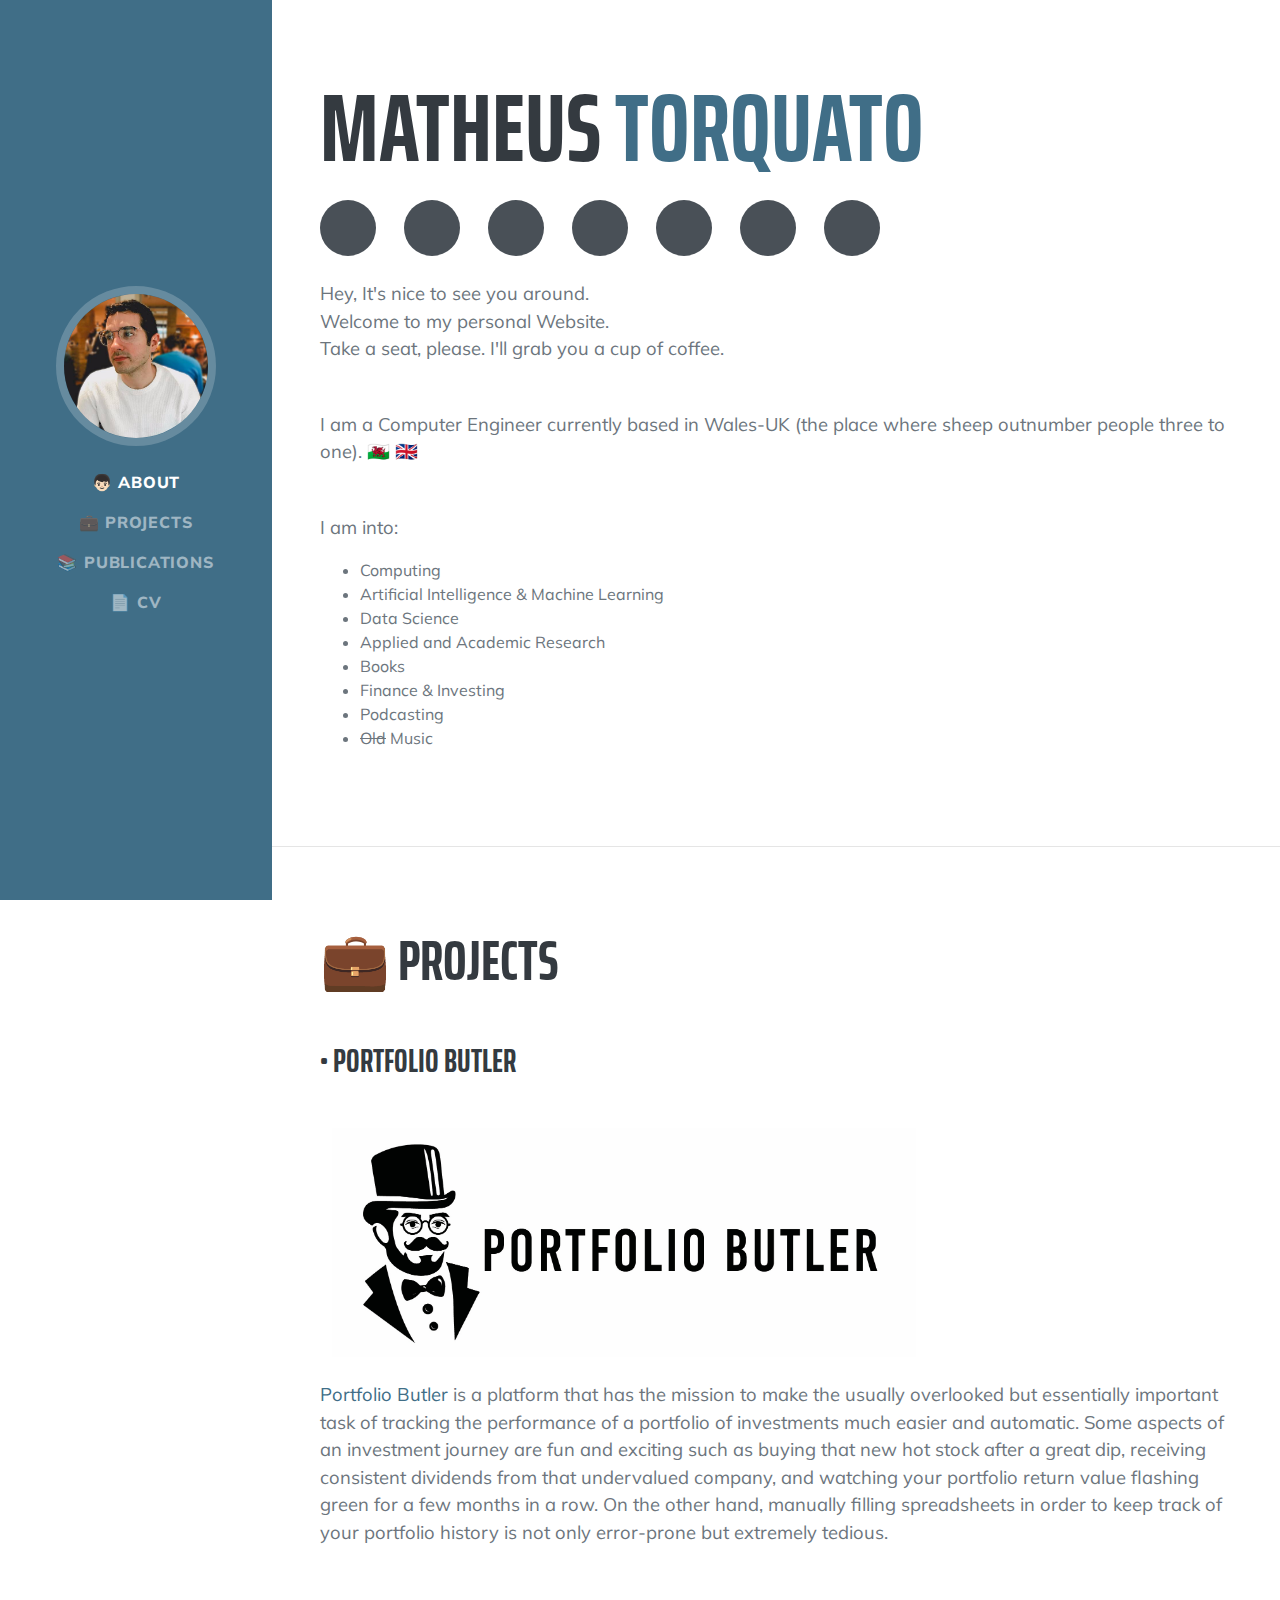
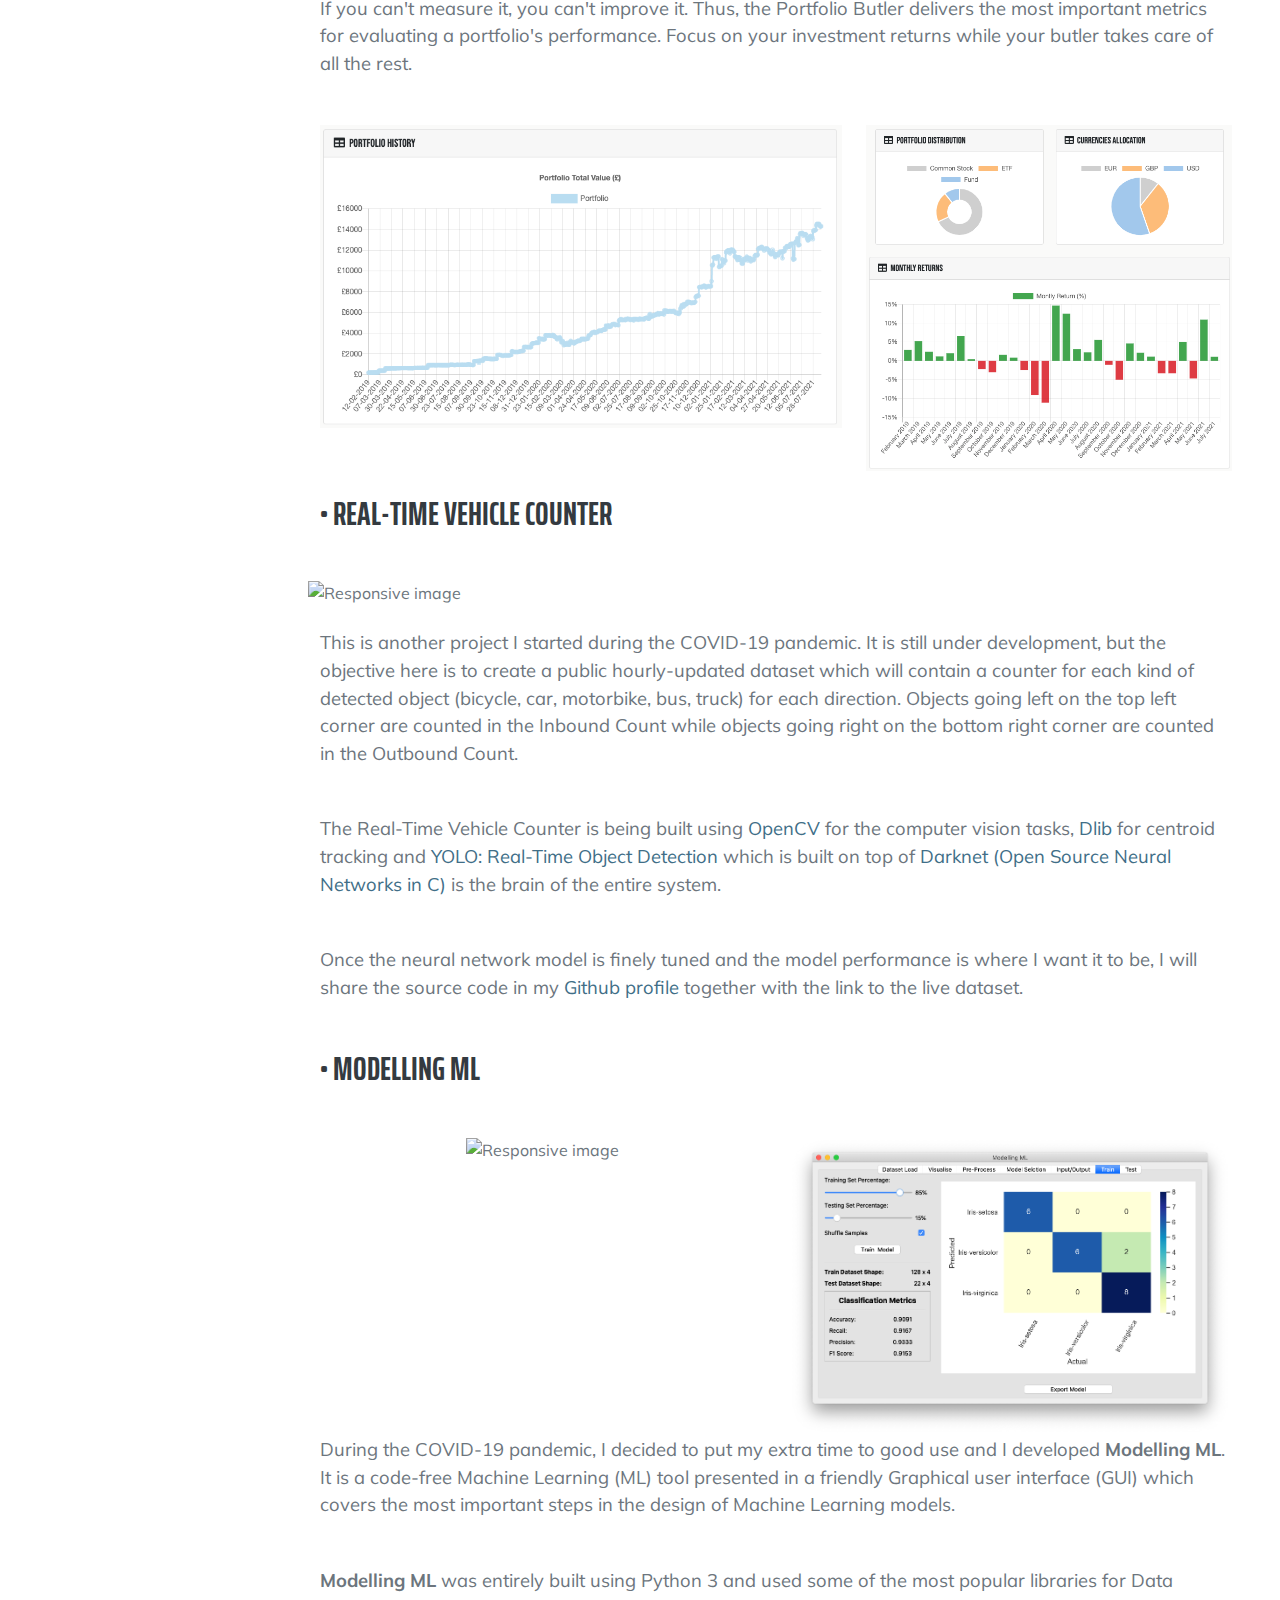
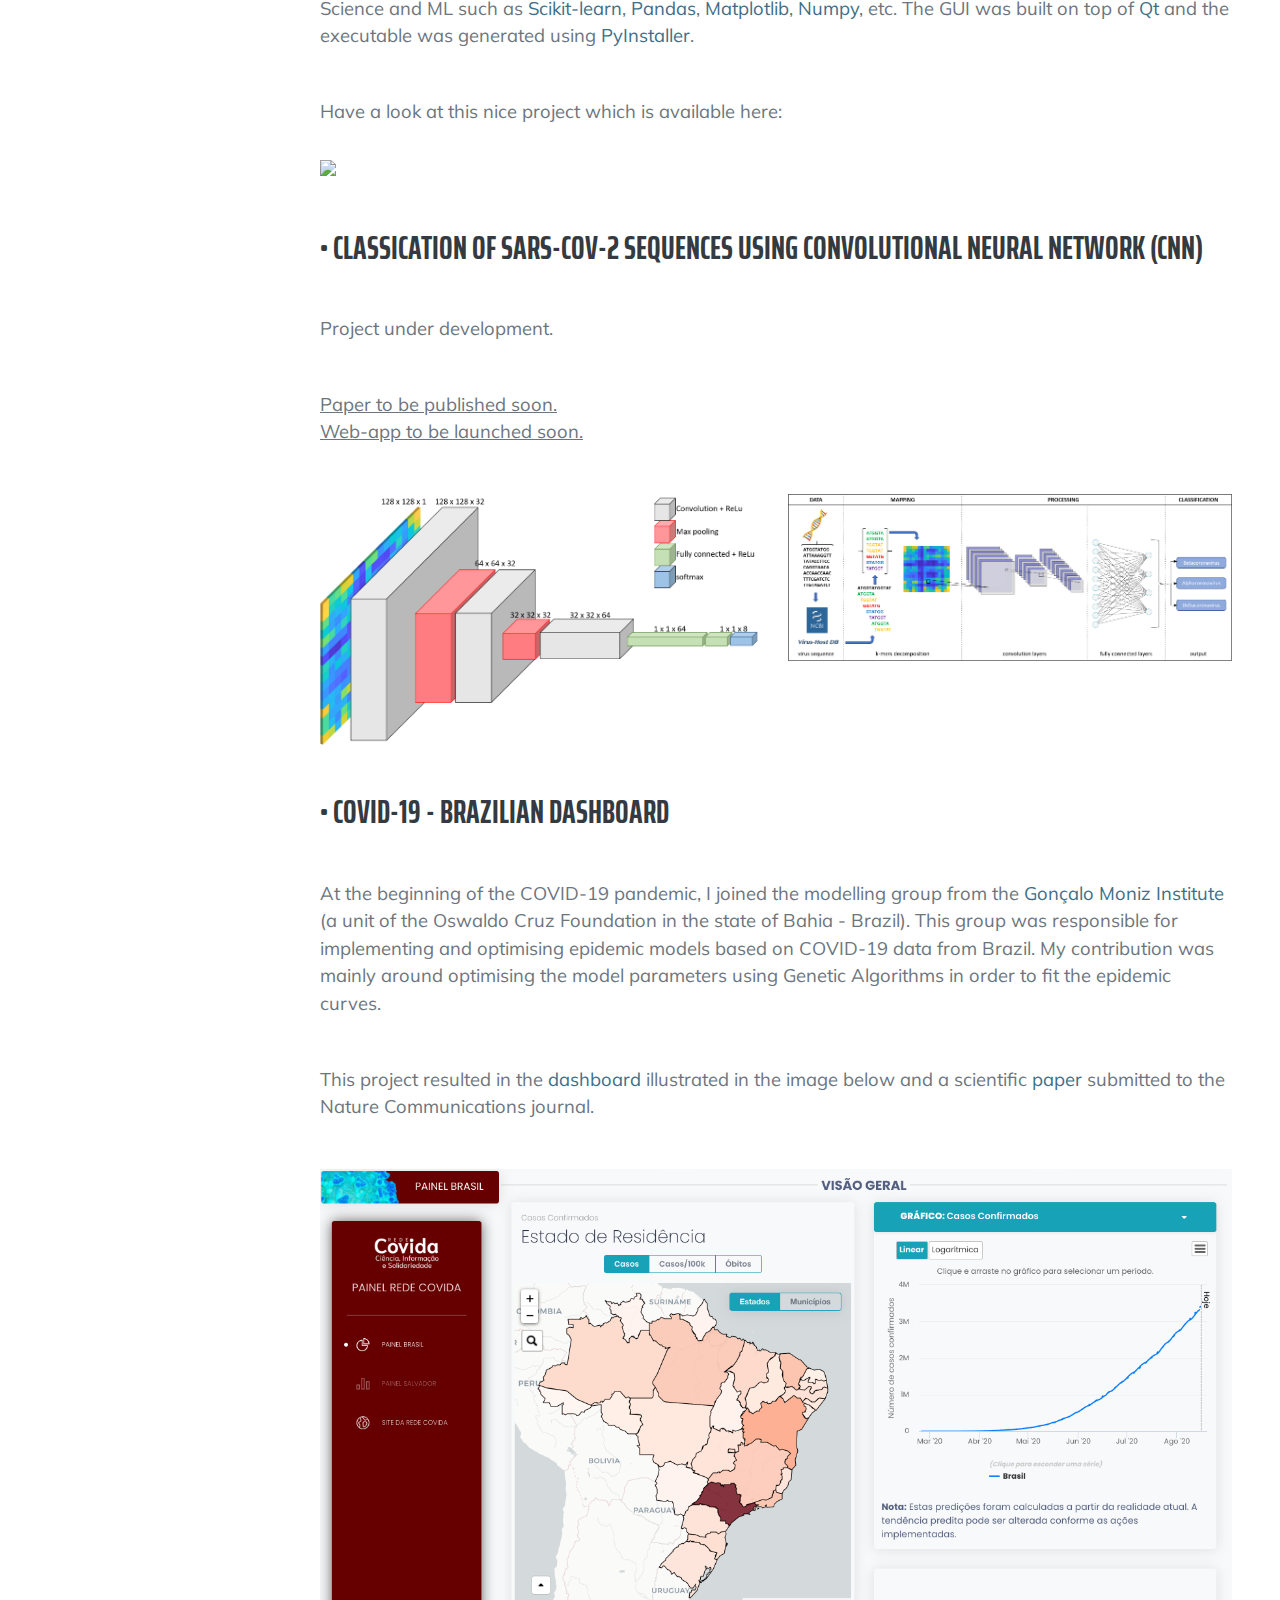
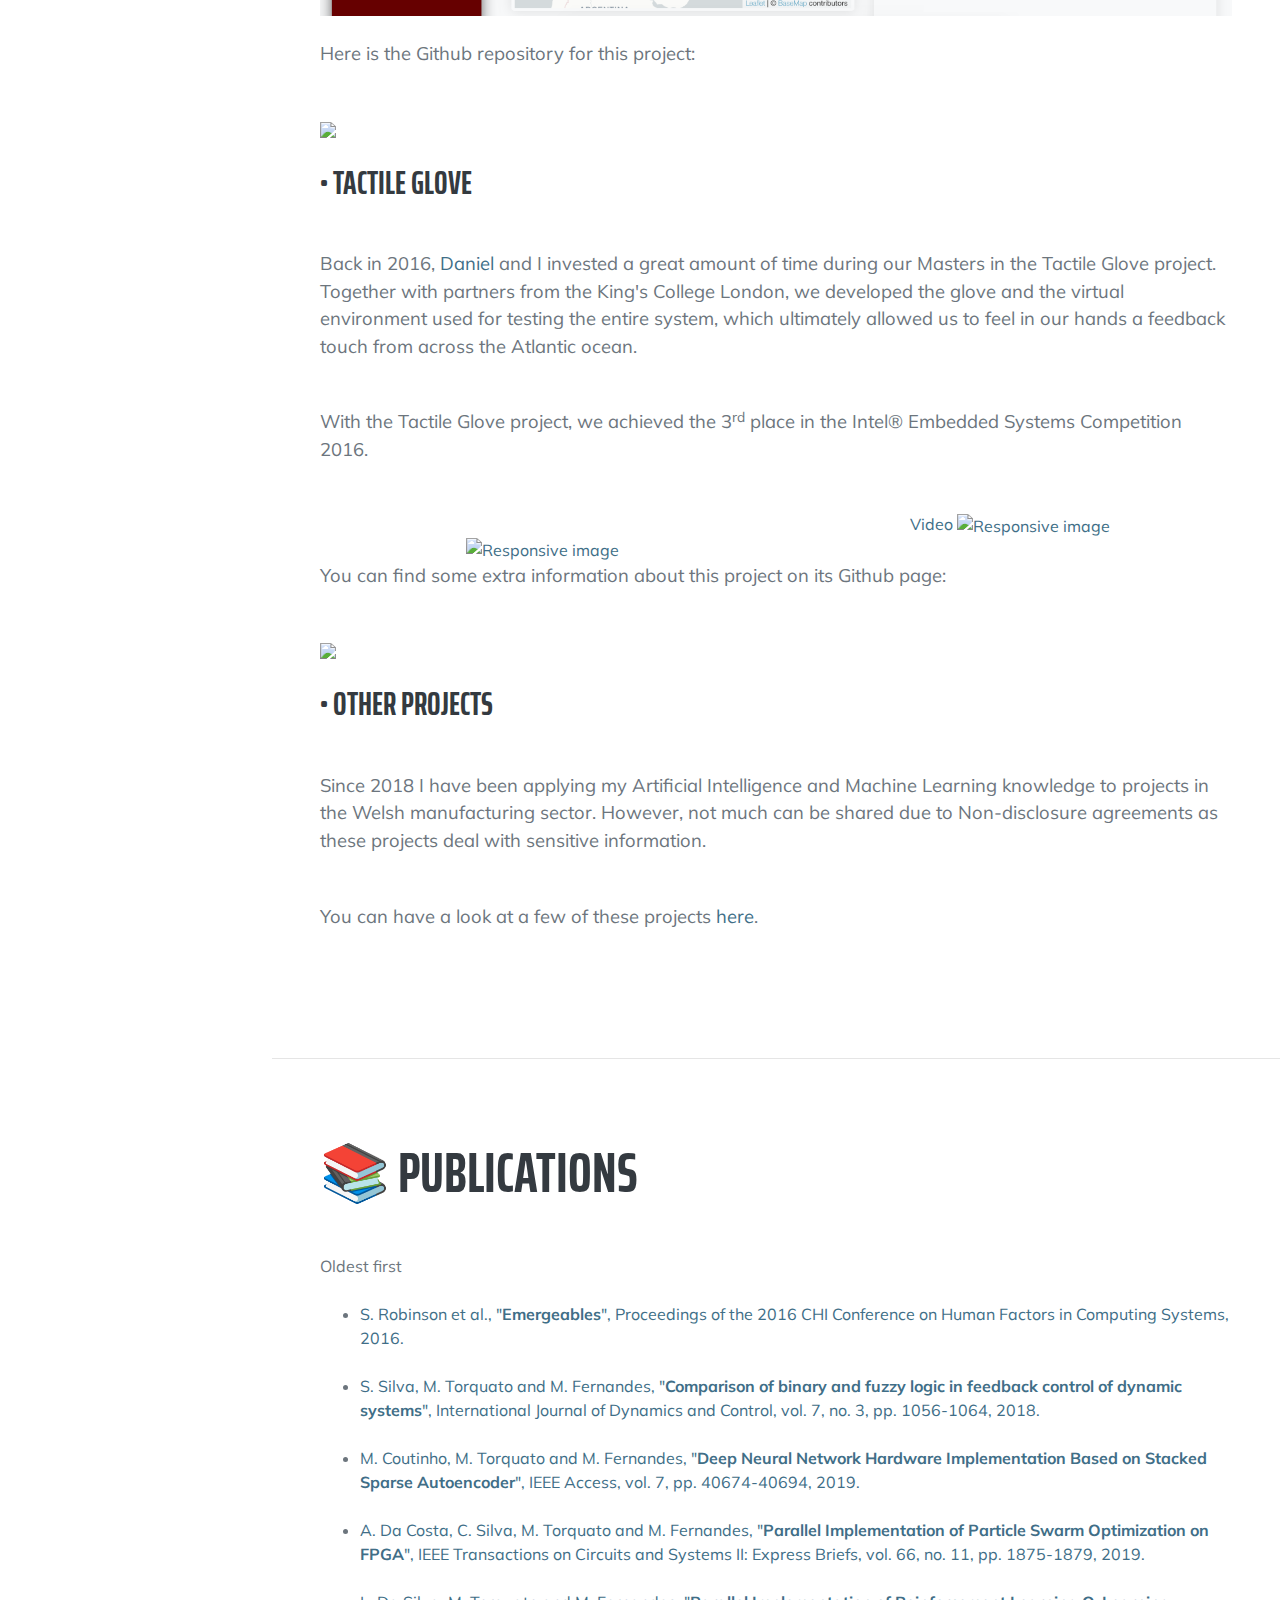
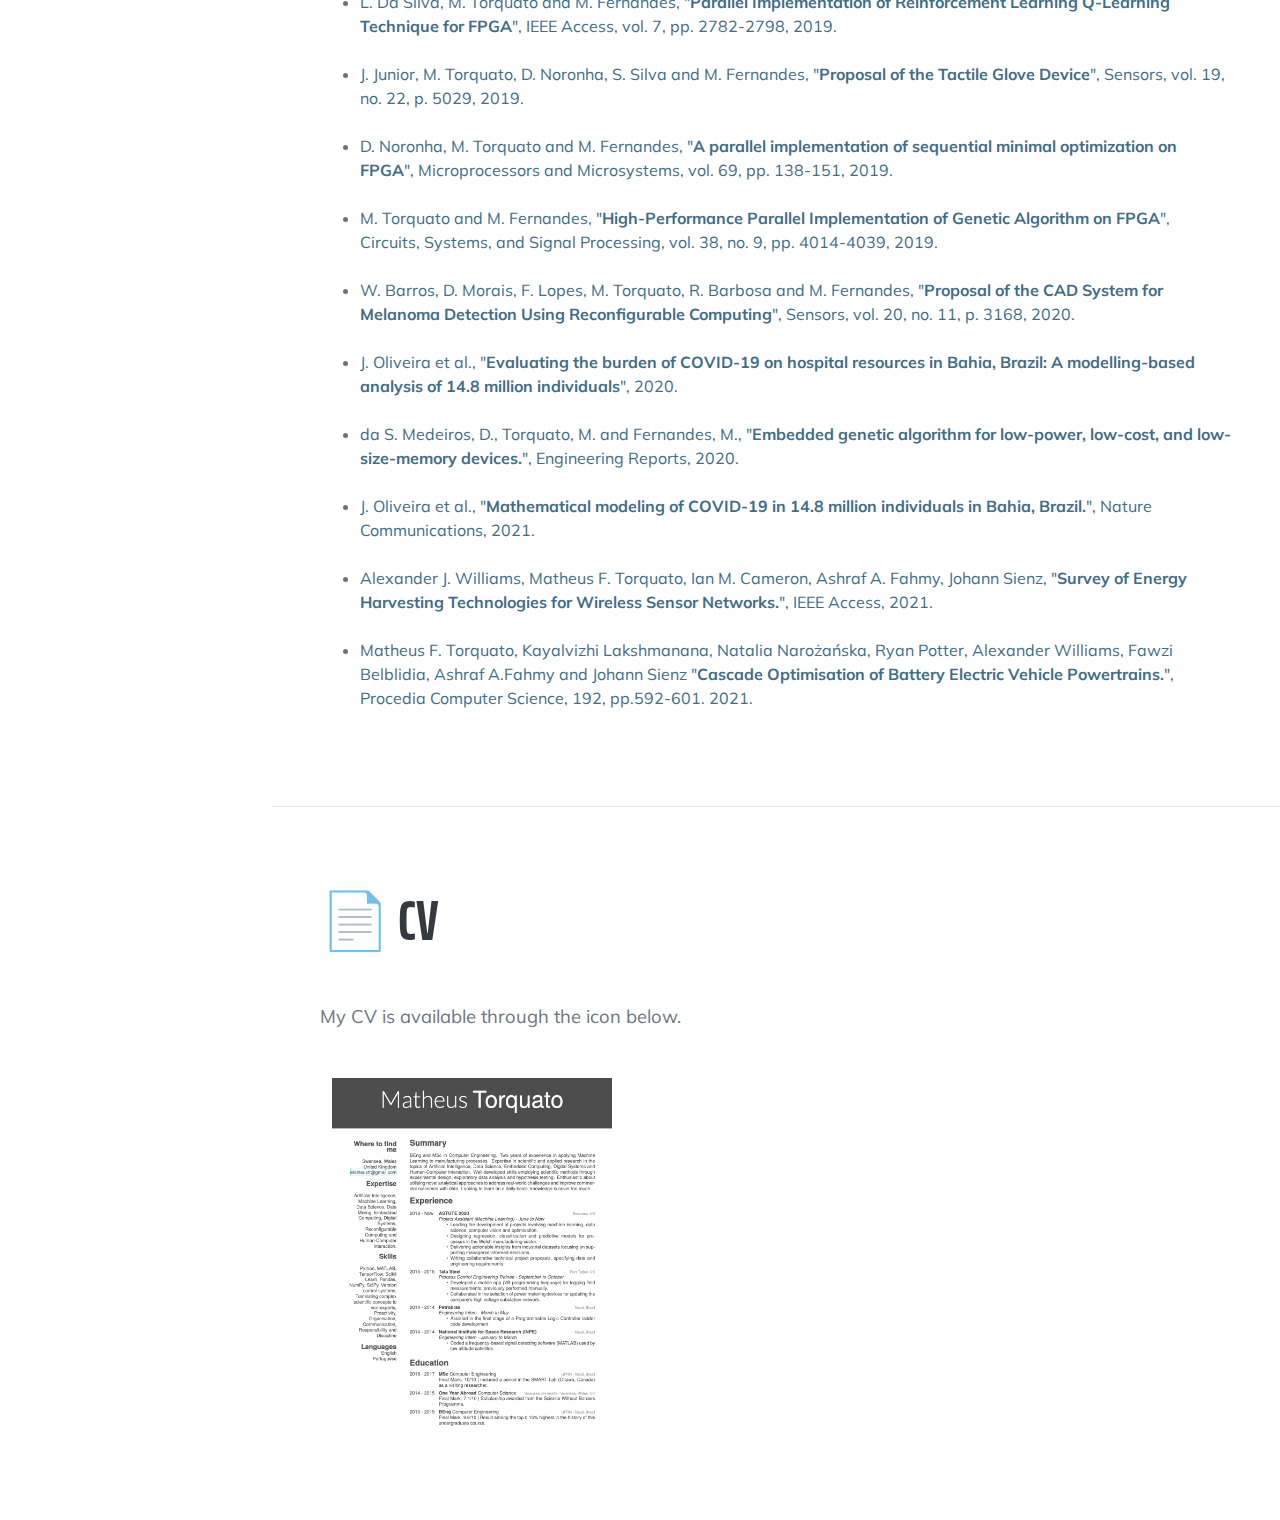
==== index.html @ a3b03ddc "Update index.html" ====
<!DOCTYPE html>
<html lang="en" xmlns="http://www.w3.org/1999/html">
<head>
    <meta charset="utf-8"/>
    <meta name="viewport" content="width=device-width, initial-scale=1, shrink-to-fit=no"/>
    <meta name="description" content=""/>
    <meta name="author" content=""/>
    <title>Matheus Torquato</title>
    <link rel="icon" type="image/x-icon" href="assets/img/icon.ico"/>
    <!-- Font Awesome icons (free version)-->
    <script src="https://use.fontawesome.com/releases/v5.13.0/js/all.js" crossorigin="anonymous"></script>
    <!-- Google fonts-->
    <link href="https://fonts.googleapis.com/css?family=Saira+Extra+Condensed:500,700" rel="stylesheet"
          type="text/css"/>
    <link href="https://fonts.googleapis.com/css?family=Muli:400,400i,800,800i" rel="stylesheet" type="text/css"/>
    <!-- Core theme CSS (includes Bootstrap)-->
    <link href="css/styles.css" rel="stylesheet"/>
</head>
<body id="page-top">
<!-- Navigation-->
<nav class="navbar navbar-expand-lg navbar-dark bg-primary fixed-top" id="sideNav">
    <a class="navbar-brand js-scroll-trigger" href="#page-top">
        <span class="d-block d-lg-none">Matheus Torquato</span>
        <span class="d-none d-lg-block"><img class="img-fluid img-profile rounded-circle mx-auto mb-2"
                                             src="assets/img/profile2.jpg" alt=""/></span>
    </a>
    <button class="navbar-toggler" type="button" data-toggle="collapse" data-target="#navbarSupportedContent"
            aria-controls="navbarSupportedContent" aria-expanded="false" aria-label="Toggle navigation"><span
            class="navbar-toggler-icon"></span></button>
    <div class="collapse navbar-collapse" id="navbarSupportedContent">
        <ul class="navbar-nav">
            <li class="nav-item"><a class="nav-link js-scroll-trigger" href="#about">&#128102;&#127995; About</a></li>
            <li class="nav-item"><a class="nav-link js-scroll-trigger" href="#projects">&#128188; Projects</a></li>
            <li class="nav-item"><a class="nav-link js-scroll-trigger" href="#publications">&#128218; Publications</a>
            </li>
            <!--<li class="nav-item"><a class="nav-link js-scroll-trigger" href="#podcast">&#127897;&#65039; Podcast</a></li-->
            <li class="nav-item"><a class="nav-link js-scroll-trigger" href="#cv">&#128196; CV</a></li>
        </ul>
    </div>
</nav>
<!-- Page Content-->
<div class="container-fluid p-0">
    <!-- About-->
    <section class="resume-section" id="about">
        <div class="resume-section-content">
            <h1 class="mb-0">
                Matheus
                <span class="text-primary">Torquato</span>
            </h1>
            <br>
            <div class="social-icons">
                <a class="social-icon" href="mailto:matheusft@gmail.com"><i class="fas fa-envelope"></i></a>
                <a class="social-icon" href="https://www.linkedin.com/in/matheustorquato/"><i
                        class="fab fa-linkedin-in"></i></a>
                <a class="social-icon" href="https://github.com/matheusft"><i class="fab fa-github"></i></a>
                <a class="social-icon" href="https://twitter.com/MatheusTorquato"><i class="fab fa-twitter"></i></a>
                <a class="social-icon" href="https://www.facebook.com/mftorquato/"><i class="fab fa-facebook-f"></i></a>
                <a class="social-icon" href="https://stackoverflow.com/users/3335606/matheus-torquato"><i
                        class="fab fa-stack-overflow"></i></a>
                <a class="social-icon" href="https://orcid.org/0000-0001-6356-3538"><i class="fab fa-orcid"></i></a>
            </div>
            <p class="lead mb-5">Hey, It's nice to see you around.<br>
                Welcome to my personal Website. <br>
                Take a seat, please. I'll grab you a cup of coffee. <br></p>
            <p class="lead mb-5">I am a Computer Engineer currently based in Wales-UK (the place where sheep outnumber
                people
                three to one). &#127988;&#917607;&#917602;&#917623;&#917612;&#917619;&#917631; &#127468;&#127463;<br>
                <!--                After living in the lovely, beautiful, warm, ..., and welcoming Brazil and the freezing cold Canada I'm-->
                <!--                now enjoying what the UK has to offer.-->
            </p>
            <p class="lead mb-6">I am into:
            <ul>
                <li>Computing</li>
                <li>Artificial Intelligence & Machine Learning</li>
                <li>Data Science</li>
                <li>Applied and Academic Research</li>
                <li>Books</li>
                <li>Finance & Investing</li>
                <li>Podcasting</li>
                <li><s>Old</s> Music</li>

            </ul>
            </p>
        </div>
    </section>
    <hr class="m-0"/>
    <!-- Projects-->
    <section class="resume-section" id="projects">
        <div class="resume-section-content">


            <h2 class="mb-5"> &#128188; Projects</h2>

            <div>
                <h3 class="mb-5">&#8226; Portfolio Butler</h3>
                <div class="well text-center">
                    <div class="col-md-8">
                        <a href="https://www.myportfoliobutler.com/"> <img src="assets/img/butler_logo.jpg"
                                                                           class="img-fluid" alt="Responsive image">
                        </a>
                    </div>
                </div>
                <br>
                <p class="lead mb-5">
                    <a href="https://www.myportfoliobutler.com/">Portfolio Butler</a> is a platform that has the mission
                    to make the usually overlooked but essentially important task of tracking the performance of a
                    portfolio of investments much easier and automatic. Some aspects of an investment journey are fun
                    and exciting such as buying that new hot stock after a great dip, receiving consistent dividends
                    from that undervalued company, and watching your portfolio return value flashing green for a few
                    months in a row. On the other hand, manually filling spreadsheets in order to keep track of your
                    portfolio history is not only error-prone but extremely tedious.
                </p>

                <p class="lead mb-5">If you can't measure it, you can't improve it. Thus, the Portfolio Butler delivers
                    the most important metrics for evaluating a portfolio's performance. Focus on your investment
                    returns while your butler takes care of all the rest.</p>


                <div class="row">

                    <div class="col-md-7">
                        <a href="https://www.myportfoliobutler.com/profile/open_demo"> <img
                                src="assets/img/butler_hist.png"
                                class="img-fluid" alt="Responsive image"> </a>
                    </div>
                    <div class="col-md-5">
                        <a href="https://www.myportfoliobutler.com/profile/open_demo"> <img
                                src="assets/img/butler_widgets.png"
                                class="img-fluid" alt="Responsive image"> </a>
                    </div>

                </div>

                <br>

            </div>

            <div>
                <h3 class="mb-5">&#8226; Real-Time Vehicle Counter</h3>
                <div class="well text-center">
                    <div class="col-md-12"></div>
                    <div class="row">
                        <img src="assets/img/Trafic Counter.gif" class="img-fluid" alt="Responsive image">
                    </div>
                </div>
                <br>
                <p class="lead mb-5">
                    This is another project I started during the COVID-19 pandemic. It is still under development,
                    but the objective here is to create a public hourly-updated dataset which will contain a counter
                    for each kind of detected object (bicycle, car, motorbike, bus, truck) for each direction.
                    Objects going left on the top left corner are counted in the Inbound Count while objects going
                    right on the bottom right corner are counted in the Outbound Count.</p>


                <p class="lead mb-5">
                    The Real-Time Vehicle Counter is being built using <a href="https://opencv.org/">OpenCV</a> for
                    the computer vision tasks, <a href="http://dlib.net/">Dlib</a> for centroid tracking and
                    <a href="https://pjreddie.com/darknet/yolo/">YOLO: Real-Time Object Detection</a> which is built
                    on top of <a href="https://pjreddie.com/darknet/">Darknet (Open Source Neural Networks in C)</a>
                    is the brain of the entire system. </p>

                <p class="lead mb-5">
                    Once the neural network model is finely tuned and the model performance is where I want it to
                    be, I will share the source code in my <a href="https://github.com/matheusft">Github profile</a>
                    together with the link to the live dataset.</p>

            </div>

            <div>
                <h3 class="mb-5">&#8226; Modelling ML</h3>
                <div class="well text-center">
                    <div class="col-md-12"></div>
                    <div class="row">
                        <div class="col-md-6">
                            <img src="assets/img/modelling_ml.gif" class="img-fluid" alt="Responsive image">
                        </div>
                        <div class="col-md-6">
                            <img src="assets/img/modelling_ml1.png" class="img-fluid" alt="Responsive image">
                        </div>
                    </div>
                </div>
                <p class="lead mb-5">During the COVID-19 pandemic, I decided to put my extra time to good use and I
                    developed <b>Modelling ML</b>.
                    It is a code-free Machine Learning (ML) tool presented in a friendly Graphical user interface
                    (GUI) which covers the most important steps
                    in the design of Machine Learning models.</p>

                <p class="lead mb-5"><b>Modelling ML</b> was entirely built using Python 3 and used some of the most
                    popular libraries
                    for Data Science and ML such as <a href="https://scikit-learn.org/">Scikit-learn</a>,
                    <a href="https://pandas.pydata.org/pandas-docs/stable/index.html">Pandas</a>,
                    <a href="https://matplotlib.org/">Matplotlib</a>,
                    <a href="https://numpy.org/">Numpy</a>, etc. The GUI was built on top of <a
                            href="https://www.qt.io/">Qt</a> and
                    the executable was generated using <a href="http://www.pyinstaller.org/">PyInstaller</a>.<br>
                </p>

                <p class="lead mb-5">Have a look at this nice project which is available here:
                    <br>
                    <br>
                    <a href="https://github.com/matheusft/modelling_ml"><img
                            src="https://gh-card.dev/repos/matheusft/modelling_ml.svg"></a></p>
            </div>

            <div>
                <h3 class="mb-5">&#8226; Classication of SARS-CoV-2 sequences using Convolutional Neural Network
                    (CNN)</h3>
                <p class="lead mb-5">Project under development.<br></p>
                <p class="lead mb-5"><u>Paper to be published soon.<br>
                    Web-app to be launched soon.</u></p>

                <div class="well text-center">
                    <div class="col-md-12"></div>
                    <div class="row">
                        <div class="col-md-6">
                            <img src="assets/img/deep_learning_model.png" class="img-fluid" alt="Responsive image">

                        </div>
                        <div class="col-md-6">
                            <img src="assets/img/cnn.png" class="img-fluid" alt="Responsive image">
                        </div>
                    </div>
                </div>
                <br>
                <br>
            </div>

            <div>
                <h3 class="mb-5">&#8226; COVID-19 - Brazilian Dashboard</h3>
                <p class="lead mb-5">At the beginning of the COVID-19 pandemic, I joined the modelling group from the
                    <a href="https://cidacs.bahia.fiocruz.br/en/">Gonçalo Moniz Institute</a>
                    (a unit of the Oswaldo Cruz Foundation in the state of Bahia - Brazil). This group was responsible
                    for implementing
                    and optimising epidemic models based on COVID-19 data from Brazil. My contribution was mainly around
                    optimising
                    the model parameters using Genetic Algorithms in order to fit the epidemic curves.<br></p>
                <p class="lead mb-5"> This project resulted in the <a href="https://painel.redecovida.org/brasil">dashboard</a>
                    illustrated in the image below and a scientific <a href="#publications">paper</a> submitted to the
                    Nature Communications journal.<br></p>
                <a href="https://painel.covid19br.org/#/brasil" download>
                    <img src="assets/img/painel_covid.png" class="img-fluid" alt="Responsive image">
                </a>
                <br>
                <br>
                <p class="lead mb-5"> Here is the Github repository for this project:</p>
                <a href="https://github.com/cidacslab/Mathematical-and-Statistical-Modeling-of-COVID19-in-Brazil"><img
                        src="https://gh-card.dev/repos/cidacslab/Mathematical-and-Statistical-Modeling-of-COVID19-in-Brazil.svg"></a>
                <br>
                <br>
            </div>

            <div>
                <h3 class="mb-5">&#8226; Tactile Glove</h3>
                <p class="lead mb-5">Back in 2016, <a href="https://github.com/danielholanda">Daniel</a> and I invested
                    a
                    great amount of time during our Masters in the Tactile Glove project. Together with partners from
                    the
                    King's College London, we developed the glove and the virtual environment used for testing the
                    entire system,
                    which ultimately allowed us to feel in our hands a feedback touch from across the Atlantic
                    ocean.<br></p>

                <p class="lead mb-5">With the Tactile Glove project, we achieved the 3<sup>rd</sup> place in the Intel®
                    Embedded Systems Competition 2016.<br></p>

                <div class="well text-center">
                    <div class="col-md-12"></div>
                    <div class="row">
                        <div class="col-md-6">
                            <br>
                            <a href="https://github.com/danielholanda/Tactile-Glove" download>
                                <img src="https://github.com/danielholanda/Tactile-Glove/raw/master/Media/demo.gif?raw=true"
                                     class="img-fluid" alt="Responsive image">
                            </a>

                        </div>
                        <div class="col-md-6">
                            <a href="https://drive.google.com/file/d/0B6T4UZszj2HYMlRkNkVfVHZLRUU/view?usp=sharing">Video</a>
                            <a href="https://drive.google.com/file/d/0B6T4UZszj2HYMlRkNkVfVHZLRUU/view?usp=sharing"
                               download>
                                <img src="assets/img/tavtile_video.png" class="img-fluid" alt="Responsive image">
                            </a>
                        </div>
                    </div>
                </div>
                <p class="lead mb-5">You can find some extra information about this project on its Github page:</p>
                <a href="https://github.com/danielholanda/Tactile-Glove"><img
                        src="https://gh-card.dev/repos/danielholanda/Tactile-Glove.svg"></a>
                <br>
                <br>
            </div>

            <div>
                <h3 class="mb-5">&#8226; Other Projects</h3>
                <p class="lead mb-5">Since 2018 I have been applying my Artificial Intelligence and Machine Learning
                    knowledge
                    to projects in the Welsh manufacturing sector. However, not much can be shared due to
                    Non-disclosure agreements as these projects deal with sensitive information.<br></p>

                <p class="lead mb-5">You can have a look at a few of these projects <a
                        href="https://www.astutewales.com/en/case-studies">here</a>.<br></p>
            </div>
        </div>
    </section>
    <hr class="m-0"/>
    <!-- Publications-->
    <section class="resume-section" id="publications">
        <div class="resume-section-content">
            <h2 class="mb-5">&#128218; Publications</h2>
            Oldest first
            <br>
            <br>
            <ul>
                <li><a href="https://doi.org/10.1145/2858036.2858097">S. Robinson et al., "<b>Emergeables</b>",
                    Proceedings of the 2016 CHI Conference on Human Factors in Computing Systems, 2016.</a>
                </li>
                <br>
                <li><a href="https://doi.org/10.1007/s40435-018-0484-1">S. Silva, M. Torquato and M. Fernandes, "<b>Comparison
                    of binary and fuzzy logic in feedback control of dynamic systems</b>", International Journal of
                    Dynamics and Control, vol. 7, no. 3, pp. 1056-1064, 2018.</a>
                </li>
                <br>
                <li><a href="https://doi.org/10.1109/access.2019.2907261">M. Coutinho, M. Torquato and M. Fernandes,
                    "<b>Deep Neural Network Hardware Implementation Based on Stacked Sparse Autoencoder</b>", IEEE
                    Access, vol. 7, pp. 40674-40694, 2019.</a>
                </li>
                <br>
                <li><a href="https://doi.org/10.1109/tcsii.2019.2895343">A. Da Costa, C. Silva, M. Torquato and M.
                    Fernandes, "<b>Parallel Implementation of Particle Swarm Optimization on FPGA</b>", IEEE
                    Transactions on Circuits and Systems II: Express Briefs, vol. 66, no. 11, pp. 1875-1879, 2019.</a>
                </li>
                <br>
                <li><a href="https://doi.org/10.1109/access.2018.2885950">L. Da Silva, M. Torquato and M. Fernandes,
                    "<b>Parallel Implementation of Reinforcement Learning Q-Learning Technique for FPGA</b>", IEEE
                    Access, vol. 7, pp. 2782-2798, 2019.</a>
                </li>
                <br>
                <li><a href="https://doi.org/10.3390/s19225029">J. Junior, M. Torquato, D. Noronha, S. Silva and M.
                    Fernandes, "<b>Proposal of the Tactile Glove Device</b>", Sensors, vol. 19, no. 22, p. 5029,
                    2019.</a>
                </li>
                <br>
                <li><a href="https://doi.org/10.1016/j.micpro.2019.06.007">D. Noronha, M. Torquato and M. Fernandes,
                    "<b>A parallel implementation of sequential minimal optimization on FPGA</b>", Microprocessors and
                    Microsystems, vol. 69, pp. 138-151, 2019.</a>
                </li>
                <br>
                <li><a href="https://doi.org/10.1007/s00034-019-01037-w">M. Torquato and M. Fernandes, "<b>High-Performance
                    Parallel Implementation of Genetic Algorithm on FPGA</b>", Circuits, Systems, and Signal Processing,
                    vol. 38, no. 9, pp. 4014-4039, 2019.</a>
                </li>
                <br>
                <li><a href="https://doi.org/10.3390/s20113168">W. Barros, D. Morais, F. Lopes, M. Torquato, R. Barbosa
                    and M. Fernandes, "<b>Proposal of the CAD System for Melanoma Detection Using Reconfigurable
                        Computing</b>", Sensors, vol. 20, no. 11, p. 3168, 2020.</a>
                </li>
                <br>
                <li><a href="https://doi.org/10.1101/2020.05.25.20105213">J. Oliveira et al., "<b>Evaluating the burden
                    of COVID-19 on hospital resources in Bahia, Brazil: A modelling-based analysis of 14.8 million
                    individuals</b>", 2020.</a>
                </li>
                <br>
                <li><a href="https://doi.org/10.1002/eng2.12231">da S. Medeiros, D., Torquato, M. and Fernandes, M.,
                    "<b>Embedded genetic algorithm for low‐power, low‐cost, and low‐size‐memory devices.</b>",
                    Engineering Reports, 2020.</a>
                </li>
                <br>
                <li><a href="https://www.nature.com/articles/s41467-020-19798-3#Abs1">J. Oliveira et al., "<b>Mathematical
                    modeling of COVID-19 in 14.8 million individuals in Bahia, Brazil.</b>", Nature Communications,
                    2021.</a>
                </li>
                <br>
                <li><a href="https://doi.org/10.1109/ACCESS.2021.3083697">Alexander J. Williams, Matheus F. Torquato,
                    Ian M. Cameron, Ashraf A. Fahmy, Johann Sienz,
                    "<b>Survey of Energy Harvesting Technologies for Wireless Sensor Networks.</b>",
                    IEEE Access, 2021.</a>
                </li>
                <br>
                <li><a href="https://www.sciencedirect.com/science/article/pii/S1877050921015489"> Matheus F. Torquato,
                    Kayalvizhi Lakshmanana, Natalia Narożańska, Ryan Potter, Alexander Williams, Fawzi Belblidia,
                    Ashraf A.Fahmy and Johann Sienz
                    "<b>Cascade Optimisation of Battery Electric Vehicle Powertrains.</b>",
                    Procedia Computer Science, 192, pp.592-601. 2021.</a>
                </li>
            </ul>
        </div>
    </section>
    <hr class="m-0"/>
    <!-- Podcast
    <section class="resume-section" id="podcast">
        <div class="resume-section-content">
            <h2 class="mb-5">&#127897;&#65039; Podcast</h2>
            <p class="lead mb-5">A few episodes have already been recorded.<br>Coming Soon..........<br></p>
        </div>
    </section>
    <hr class="m-0"/>-->
    <!-- CV-->
    <section class="resume-section" id="cv">
        <div class="resume-section-content">
            <h2 class="mb-5">&#128196; CV</h2>
            <p class="lead mb-5">My CV is available through the icon below.<br></p>
            <div class="col-md-4">
                <a href="https://docs.google.com/gview?url=https://github.com/matheusft/matheusft.github.io/raw/master/assets/pdf/CV_MatheusTorquato.pdf&embedded=true"
                   download>
                    <img src="assets/img/cv.png" class="img-fluid" alt="Responsive image">
                </a>
            </div>

        </div>

    </section>

</div>
<!-- Bootstrap core JS-->
<script src="https://cdnjs.cloudflare.com/ajax/libs/jquery/3.5.1/jquery.min.js"></script>
<script src="https://stackpath.bootstrapcdn.com/bootstrap/4.5.0/js/bootstrap.bundle.min.js"></script>
<!-- Third party plugin JS-->
<script src="https://cdnjs.cloudflare.com/ajax/libs/jquery-easing/1.4.1/jquery.easing.min.js"></script>
<!-- Core theme JS-->
<script src="js/scripts.js"></script>
</body>
</html>
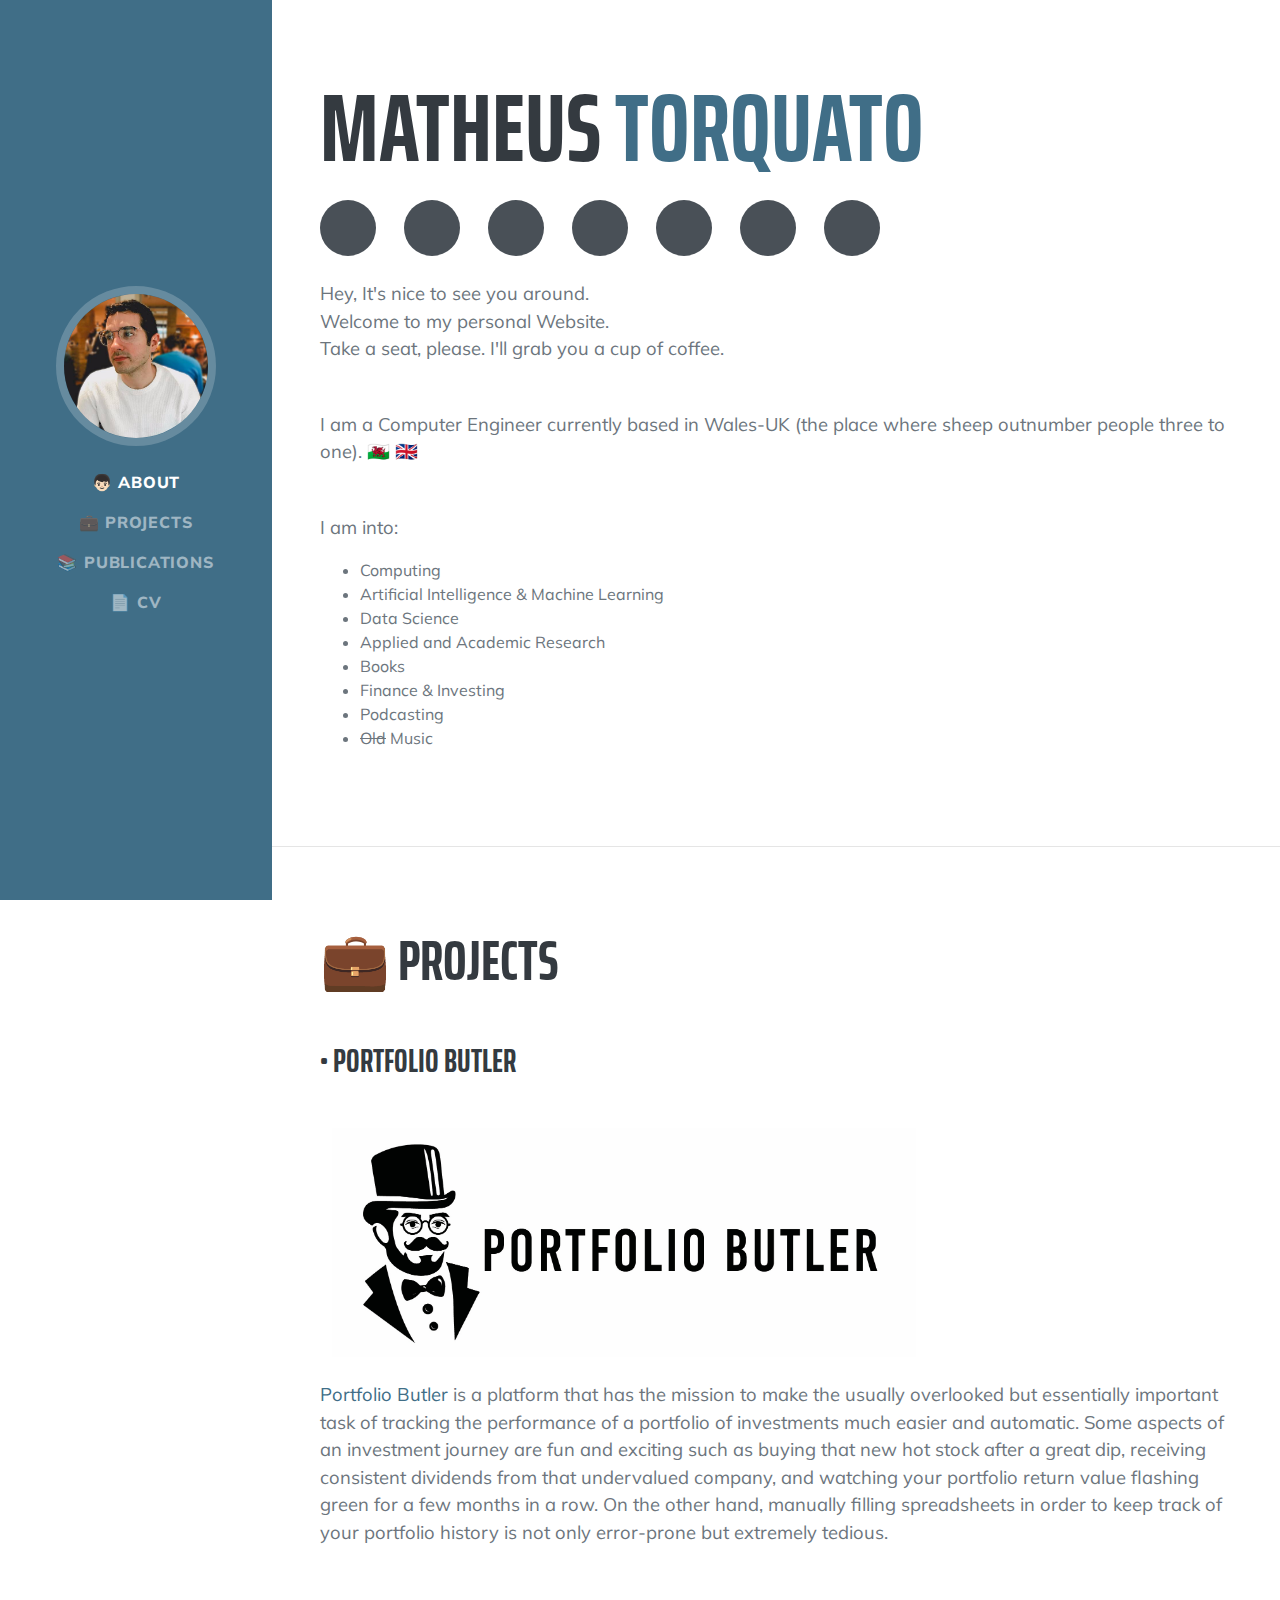
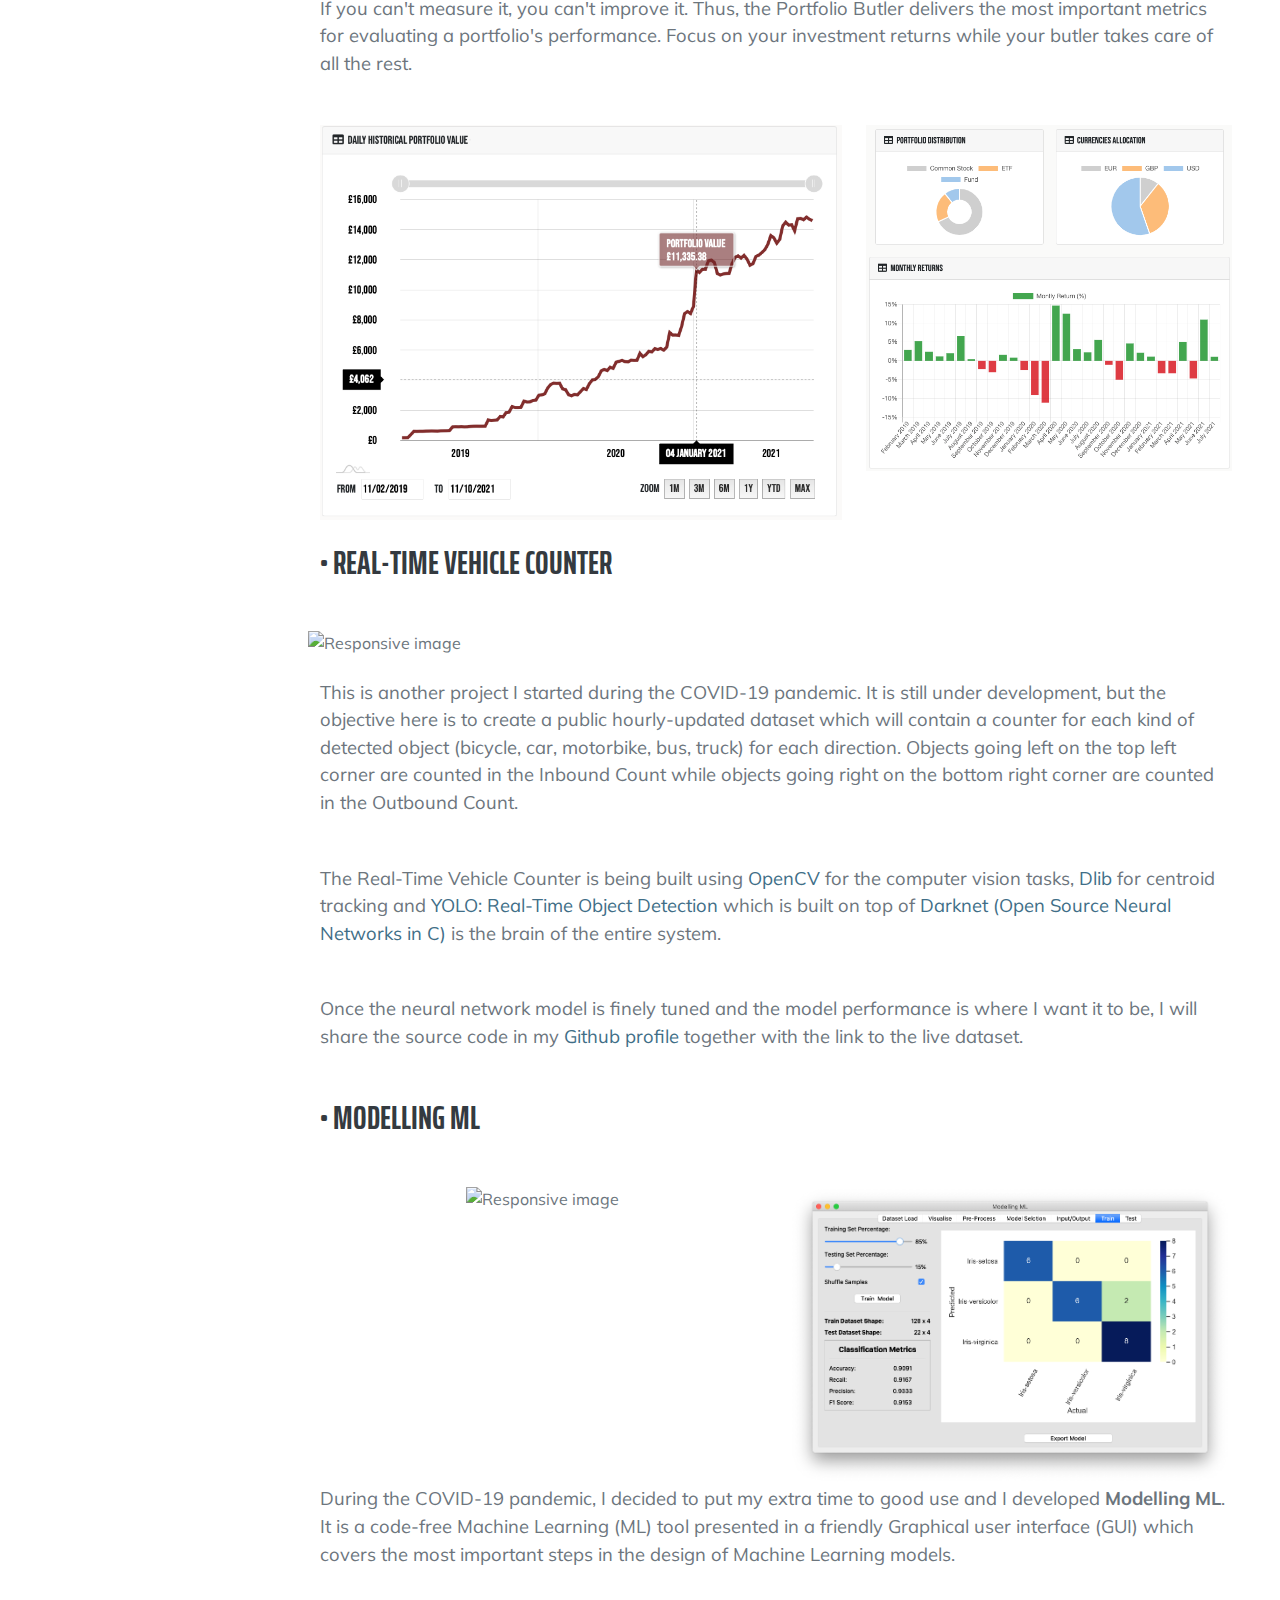
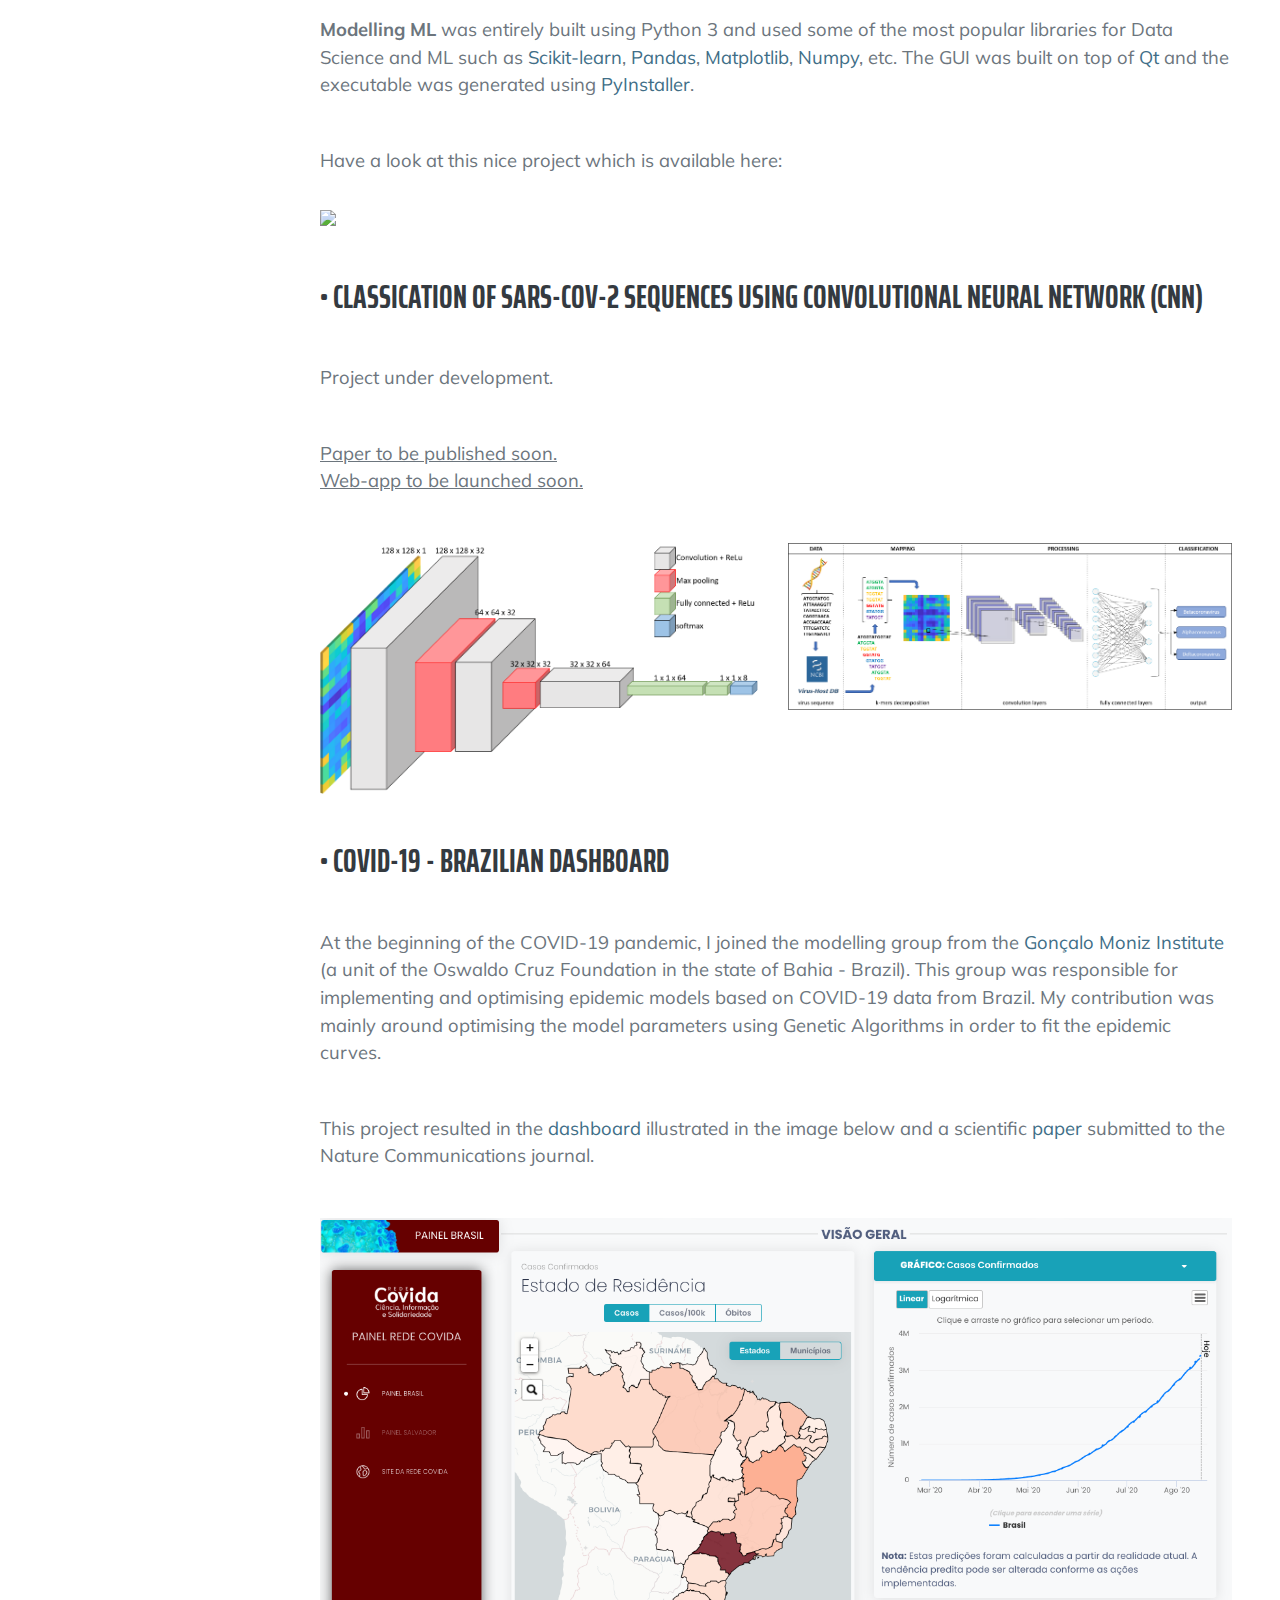
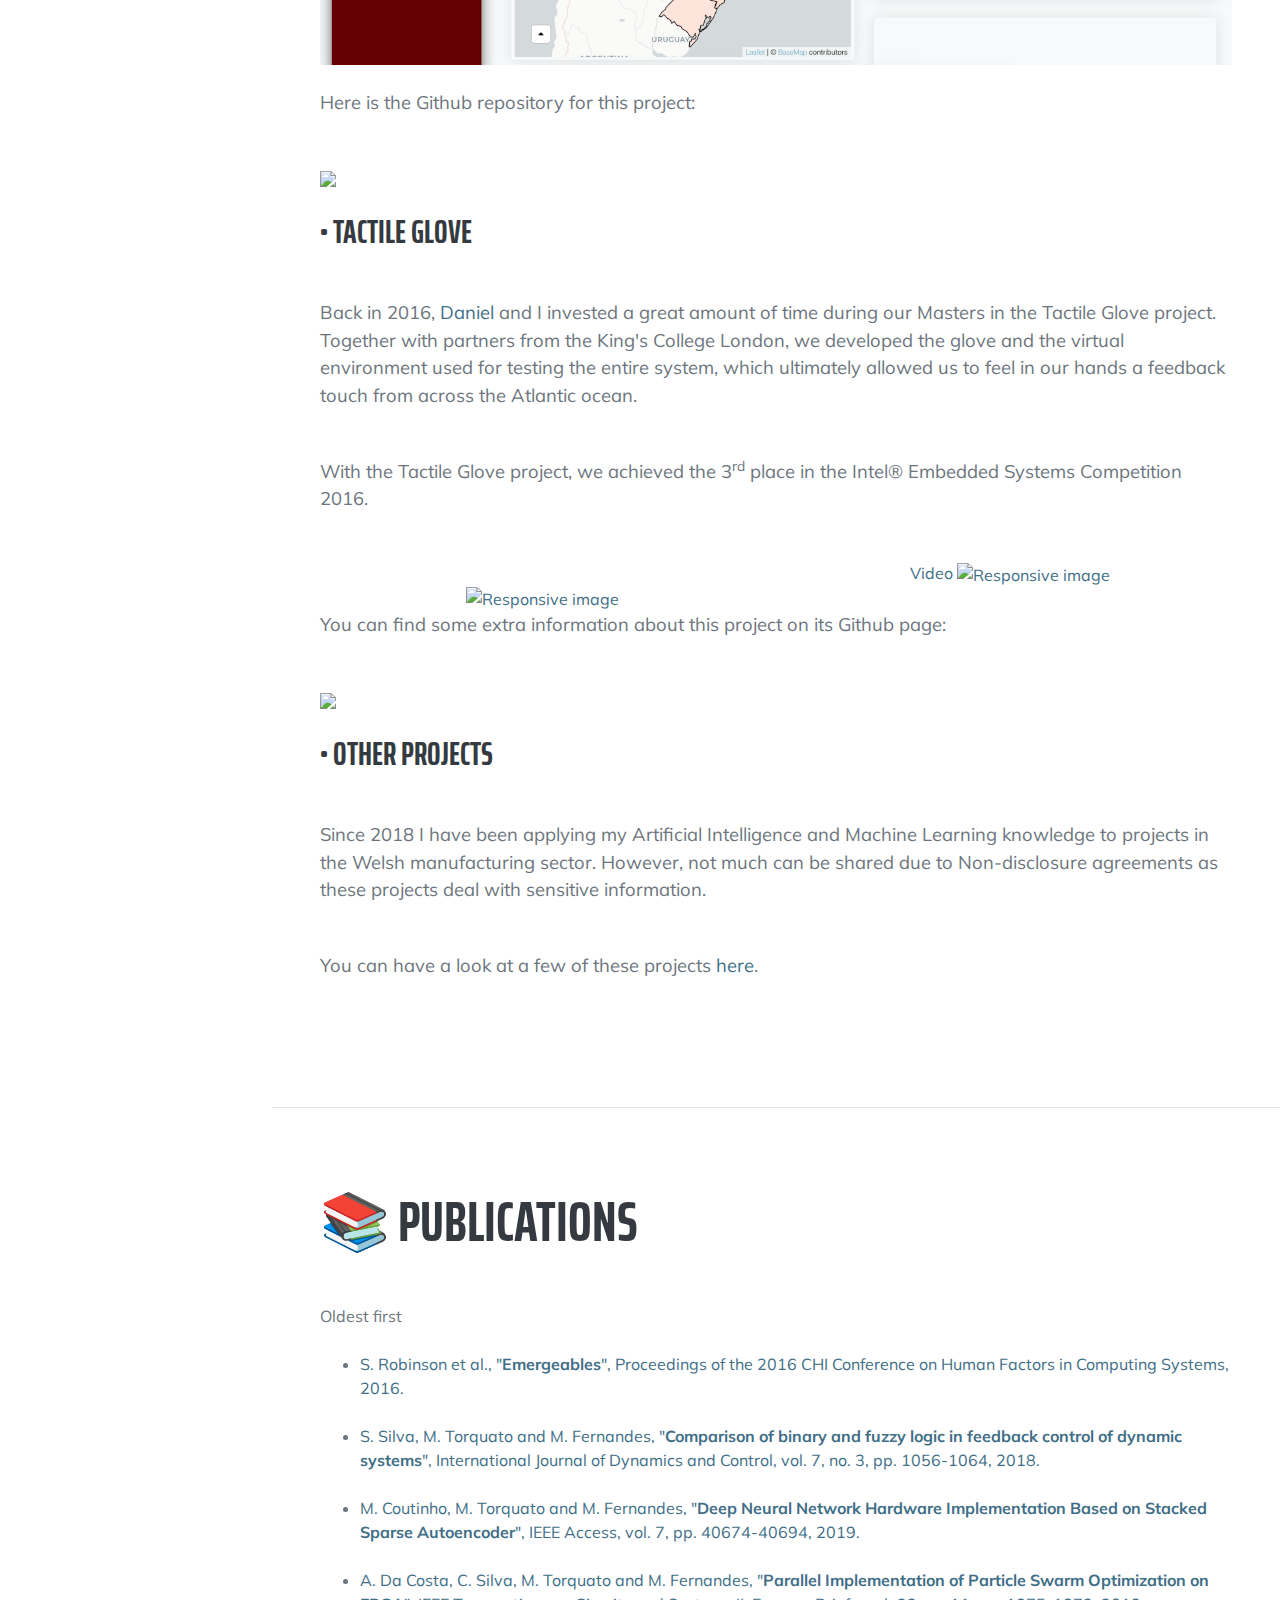
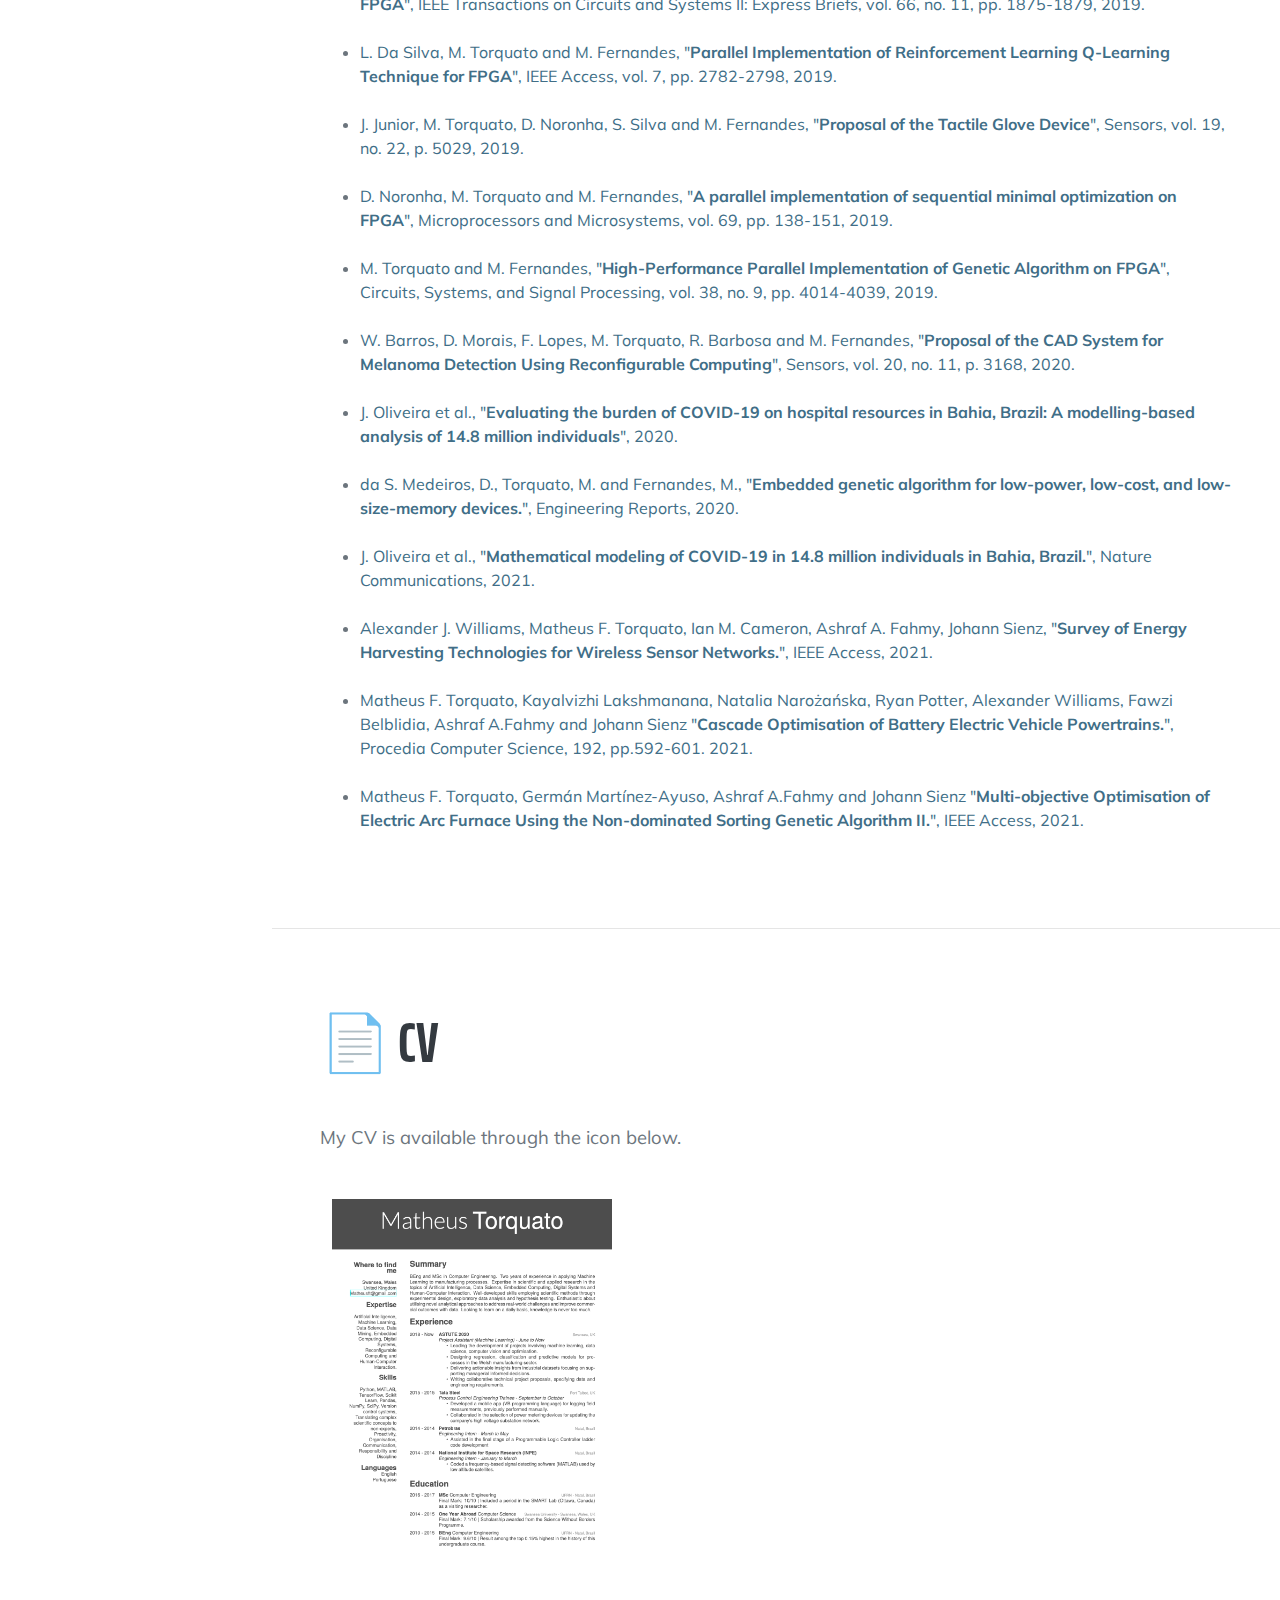
==== commit a6d73ca0: "Update index.html" ====
--- a/index.html
+++ b/index.html
@@ -382,6 +382,12 @@
                     "<b>Cascade Optimisation of Battery Electric Vehicle Powertrains.</b>",
                     Procedia Computer Science, 192, pp.592-601. 2021.</a>
                 </li>
+                <br>
+                <li><a href="https://ieeexplore.ieee.org/document/9600818"> Matheus F. Torquato,
+                    Germán Martínez-Ayuso, Ashraf A.Fahmy and Johann Sienz
+                    "<b>Multi-objective Optimisation of Electric Arc Furnace Using the Non-dominated Sorting Genetic Algorithm II.</b>",
+                    IEEE Access, 2021.</a>
+                </li>
             </ul>
         </div>
     </section>
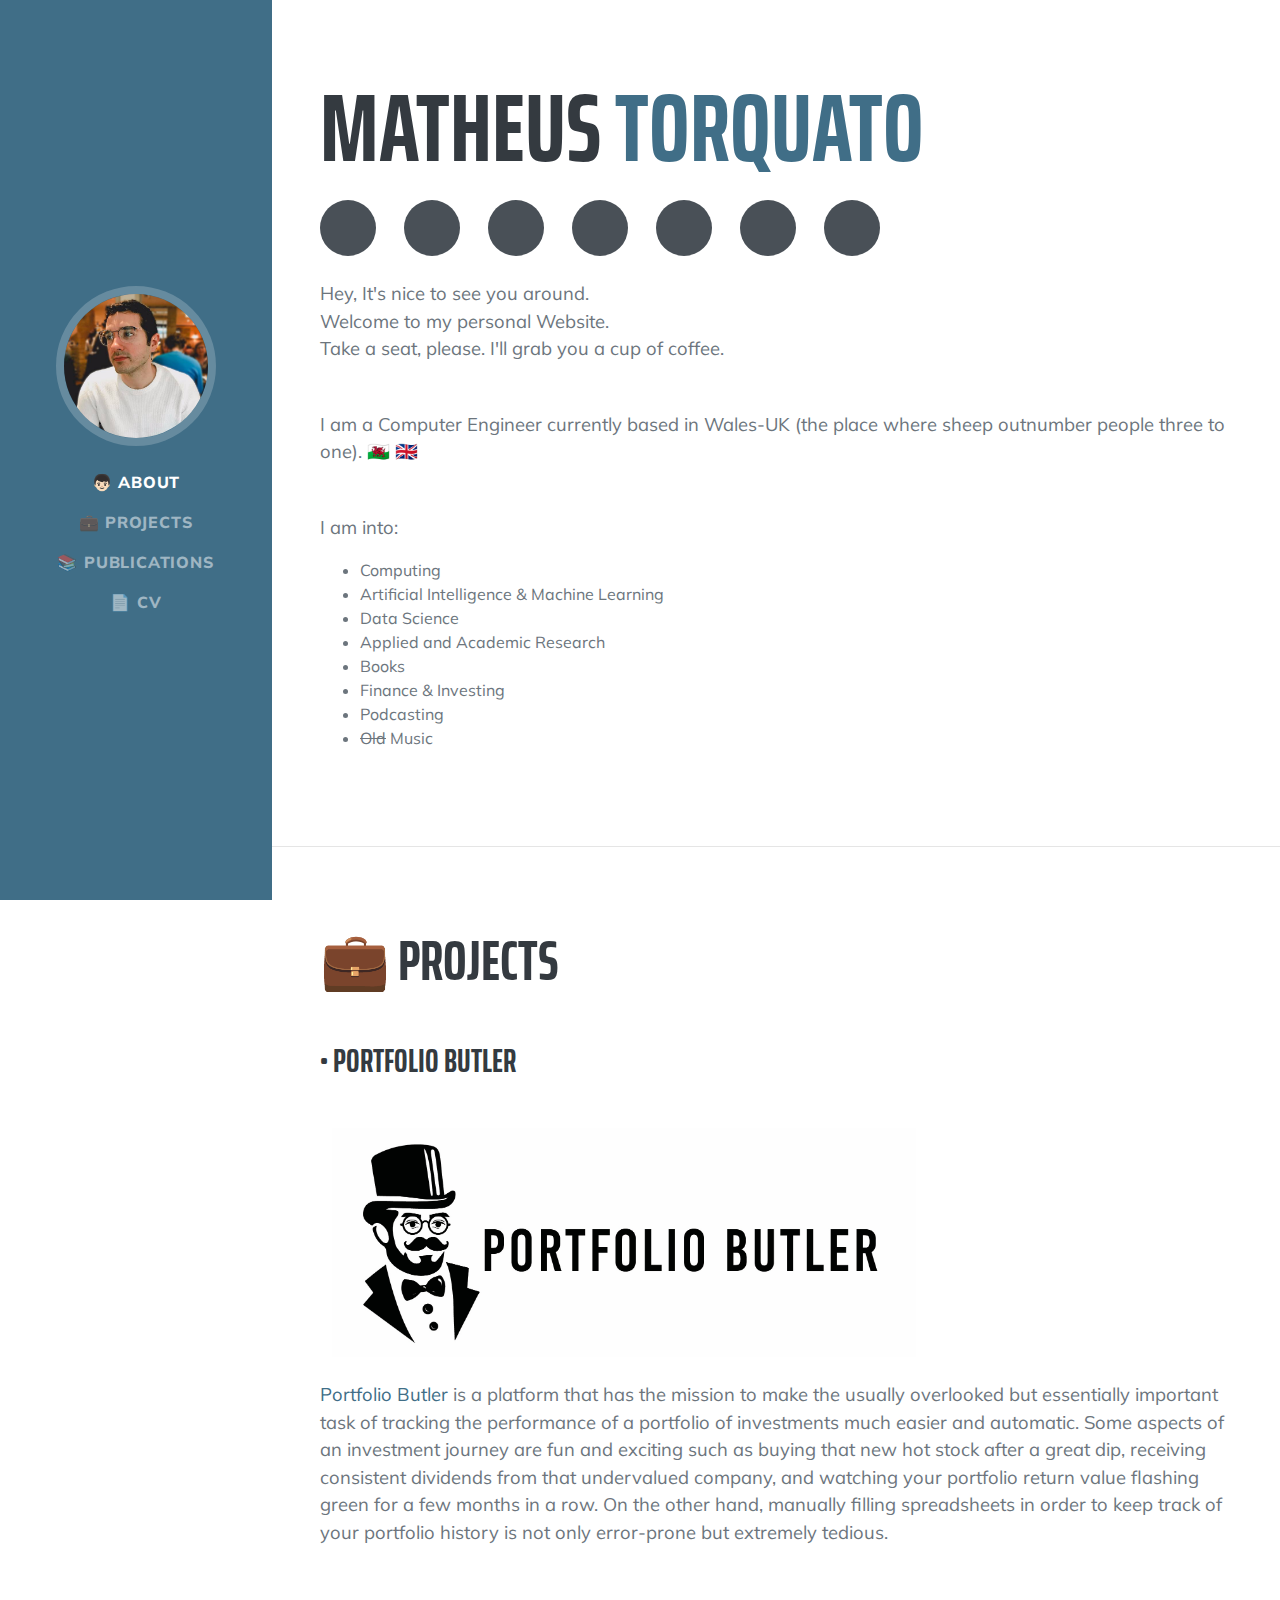
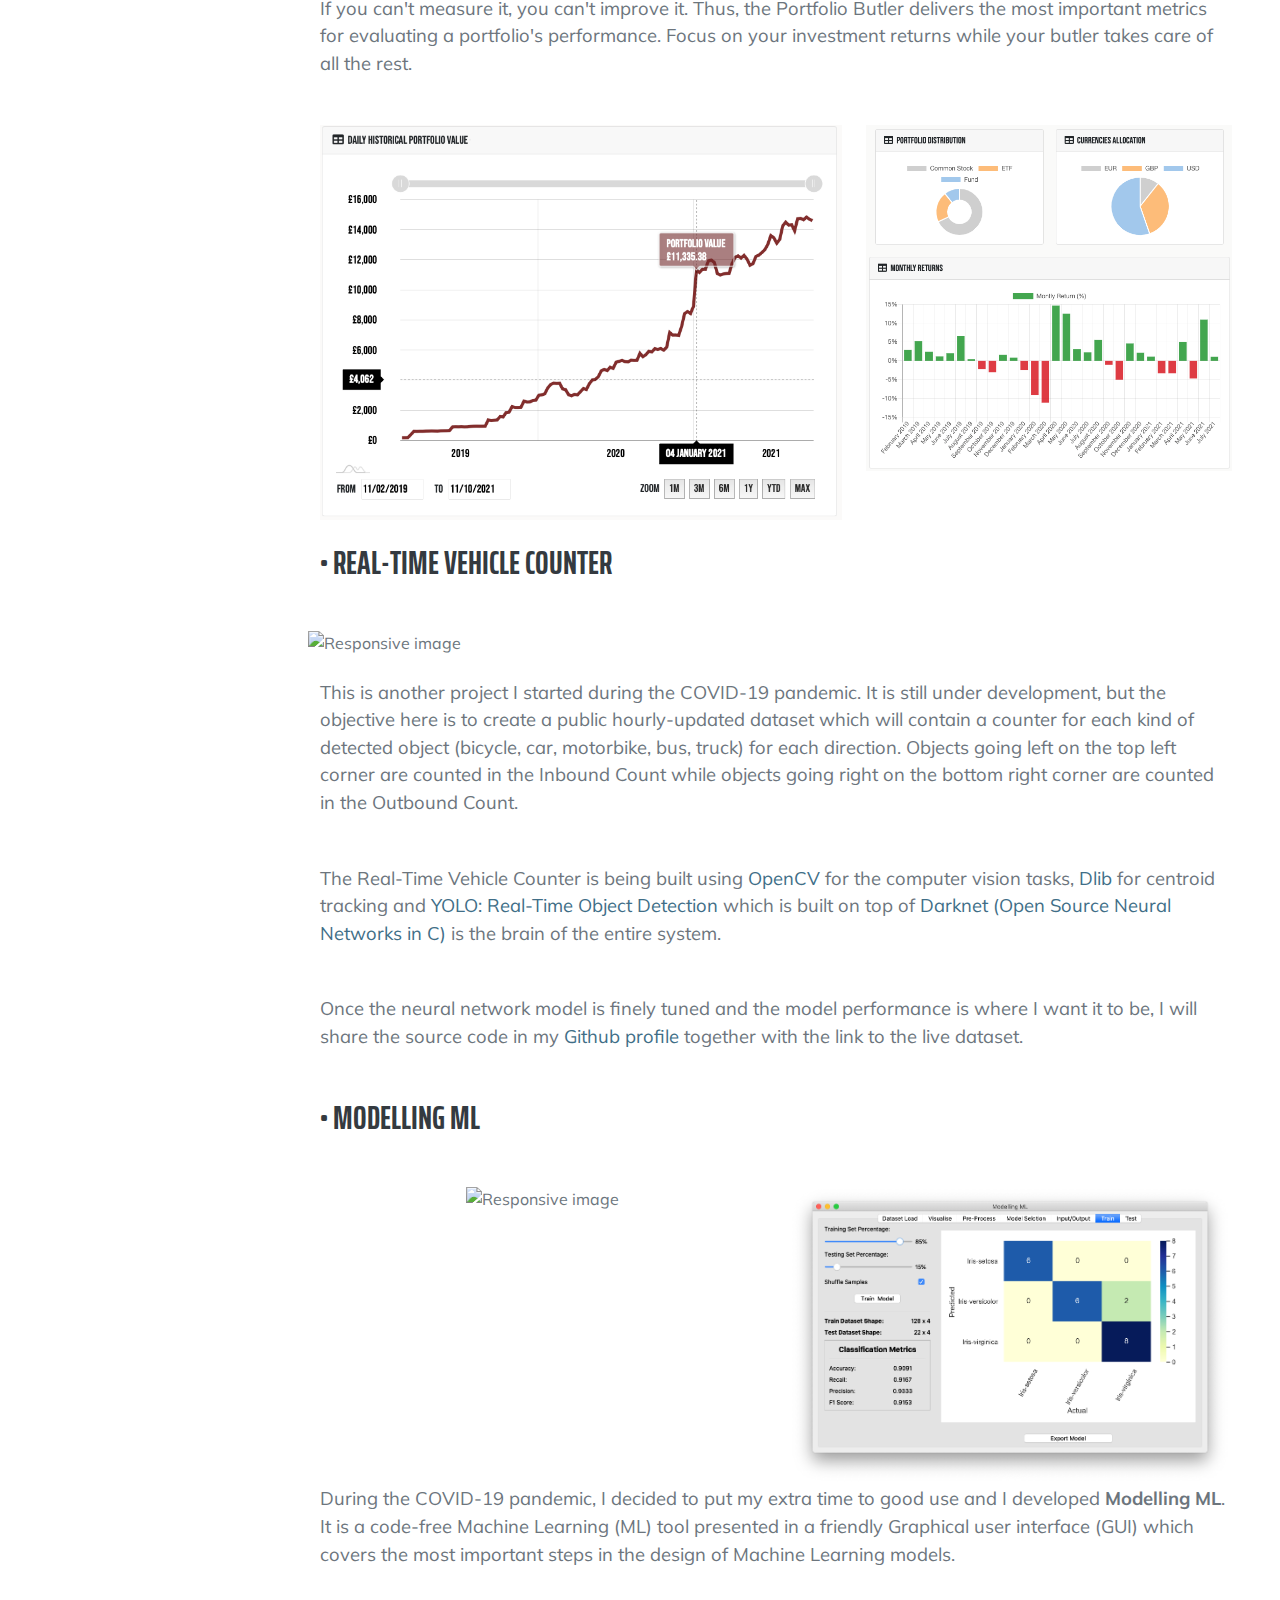
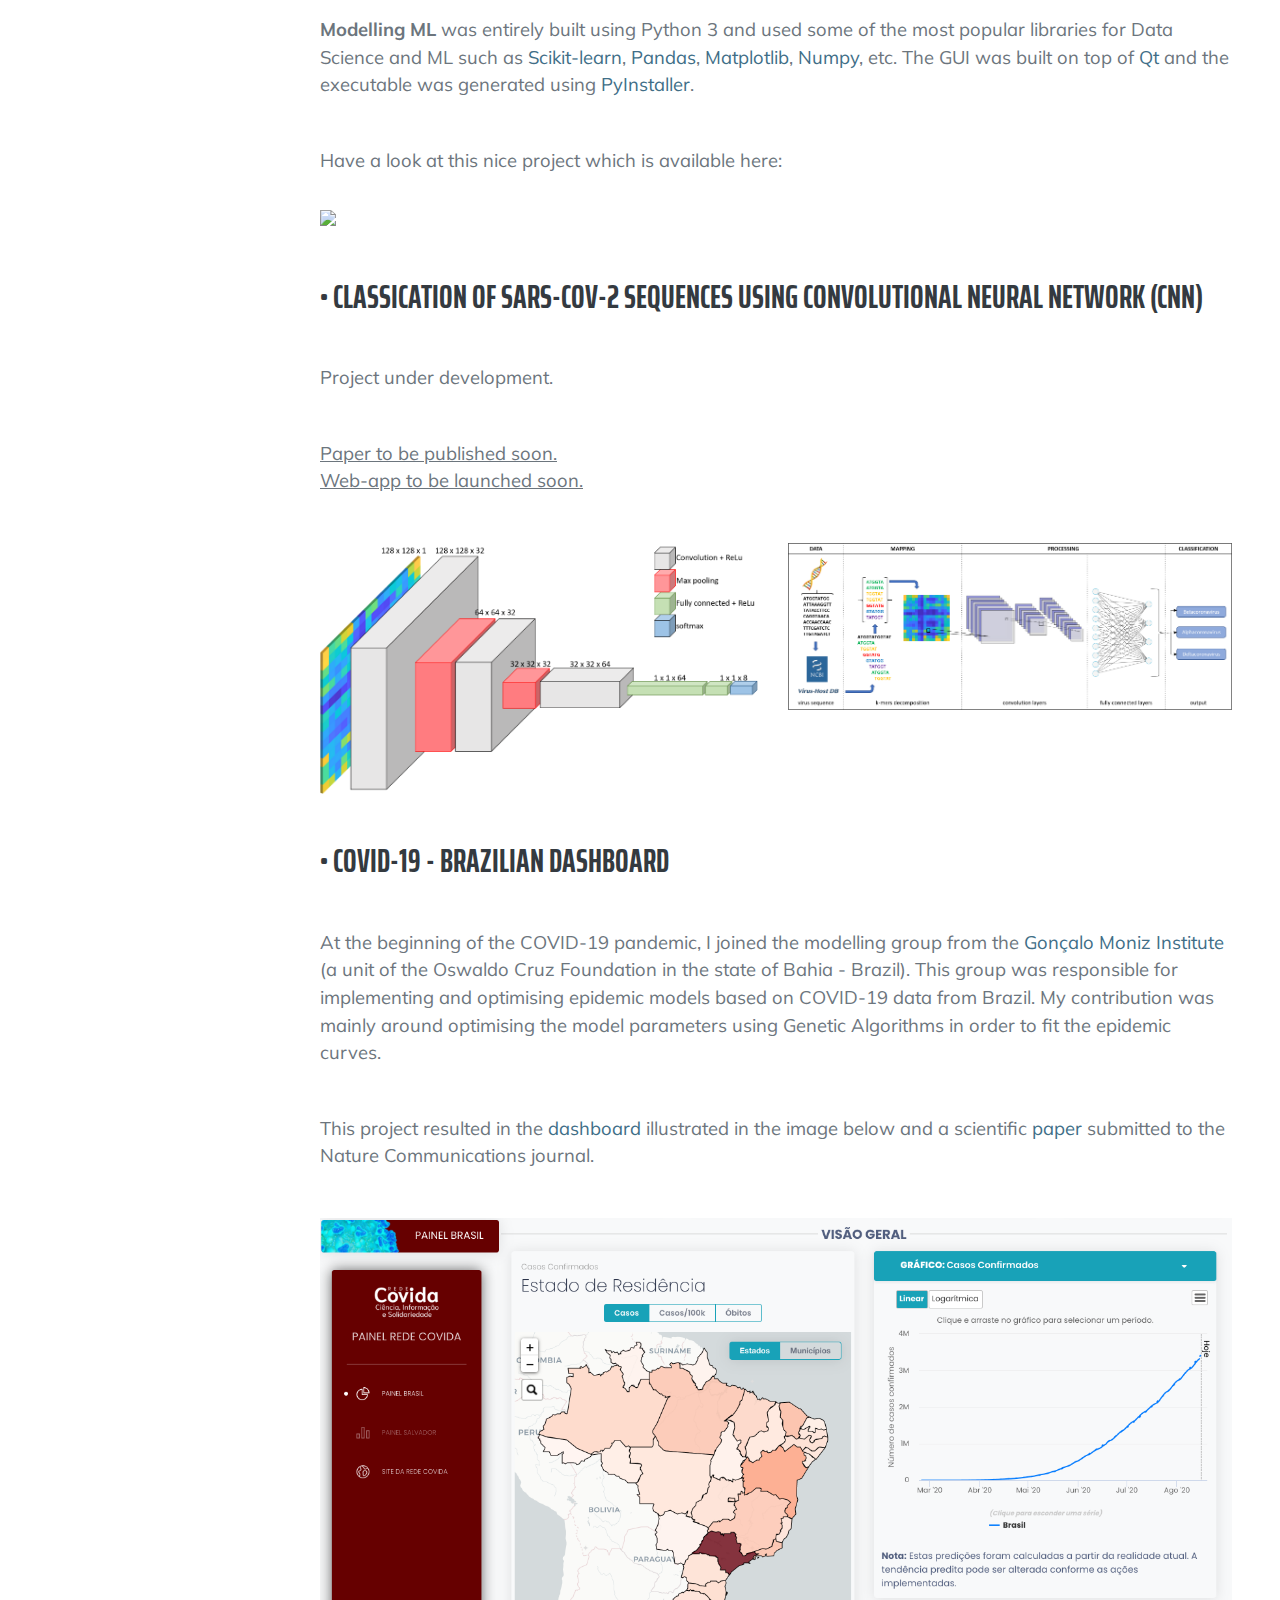
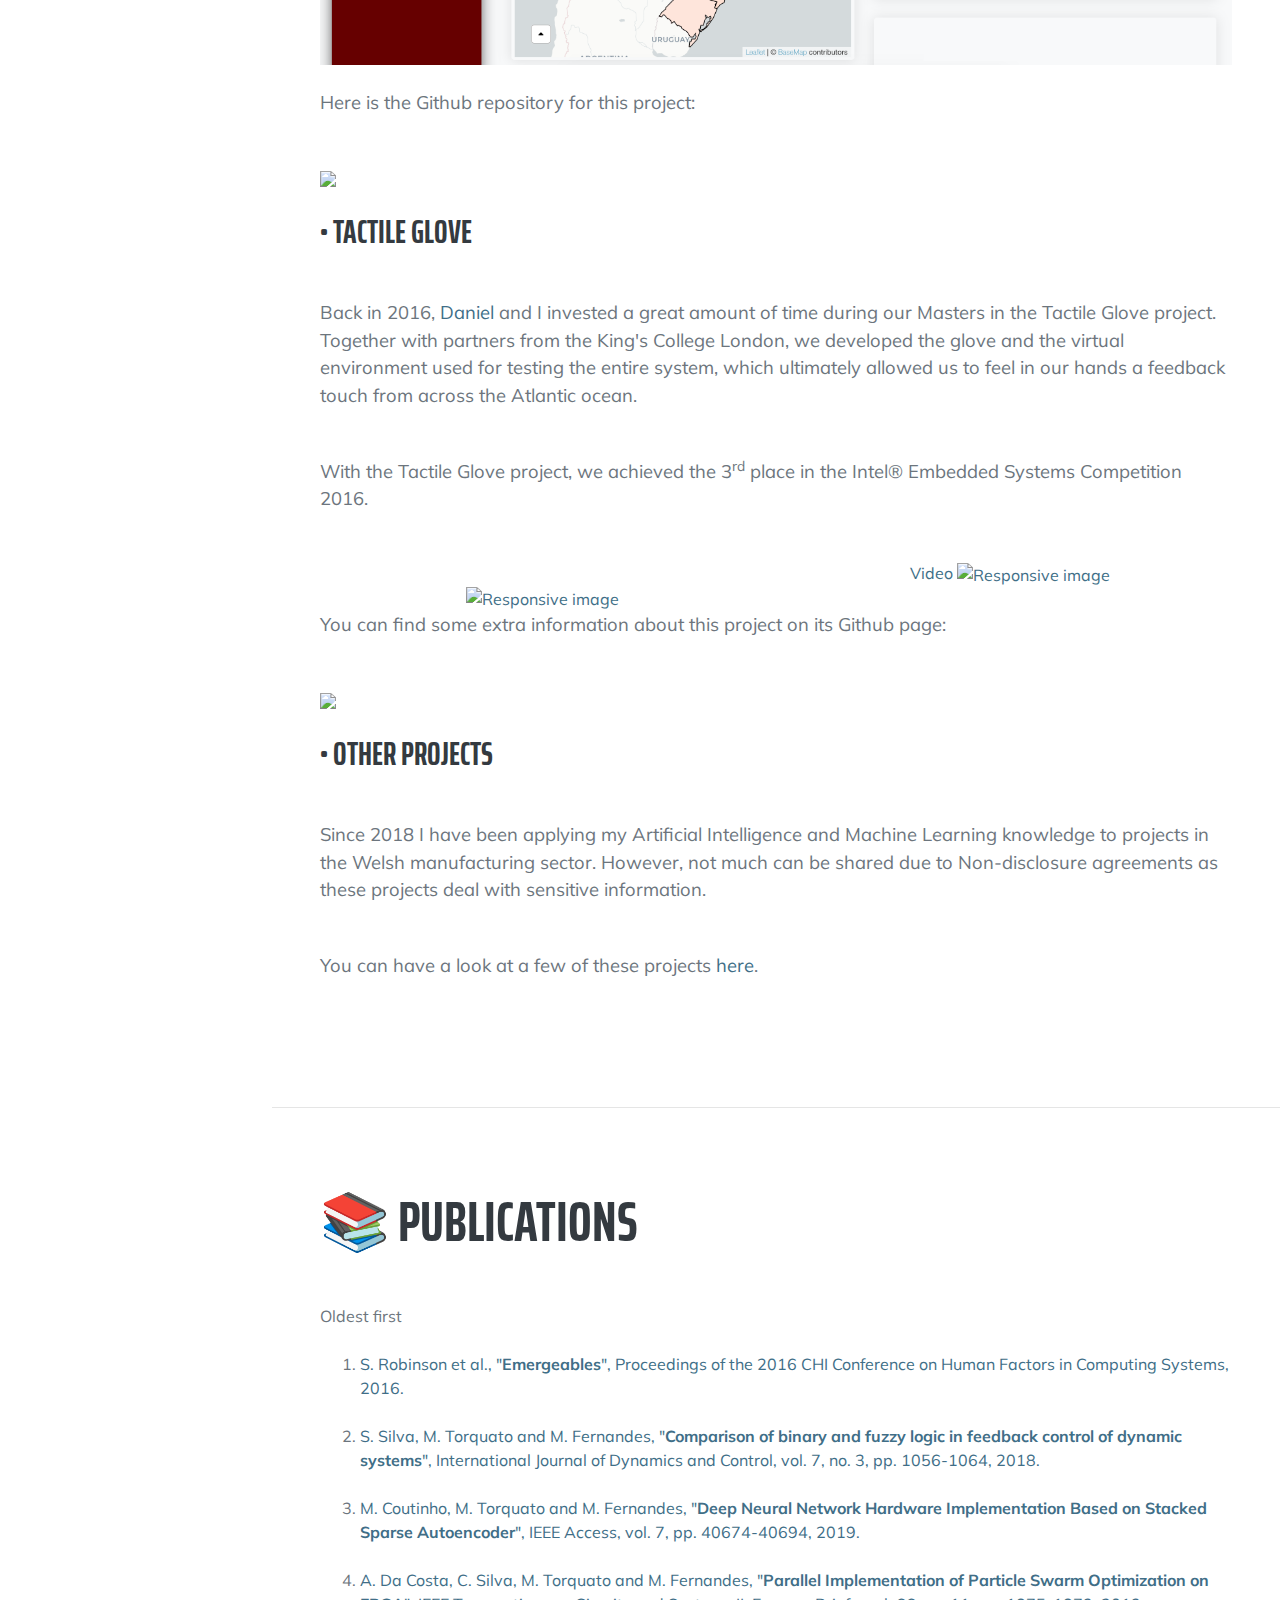
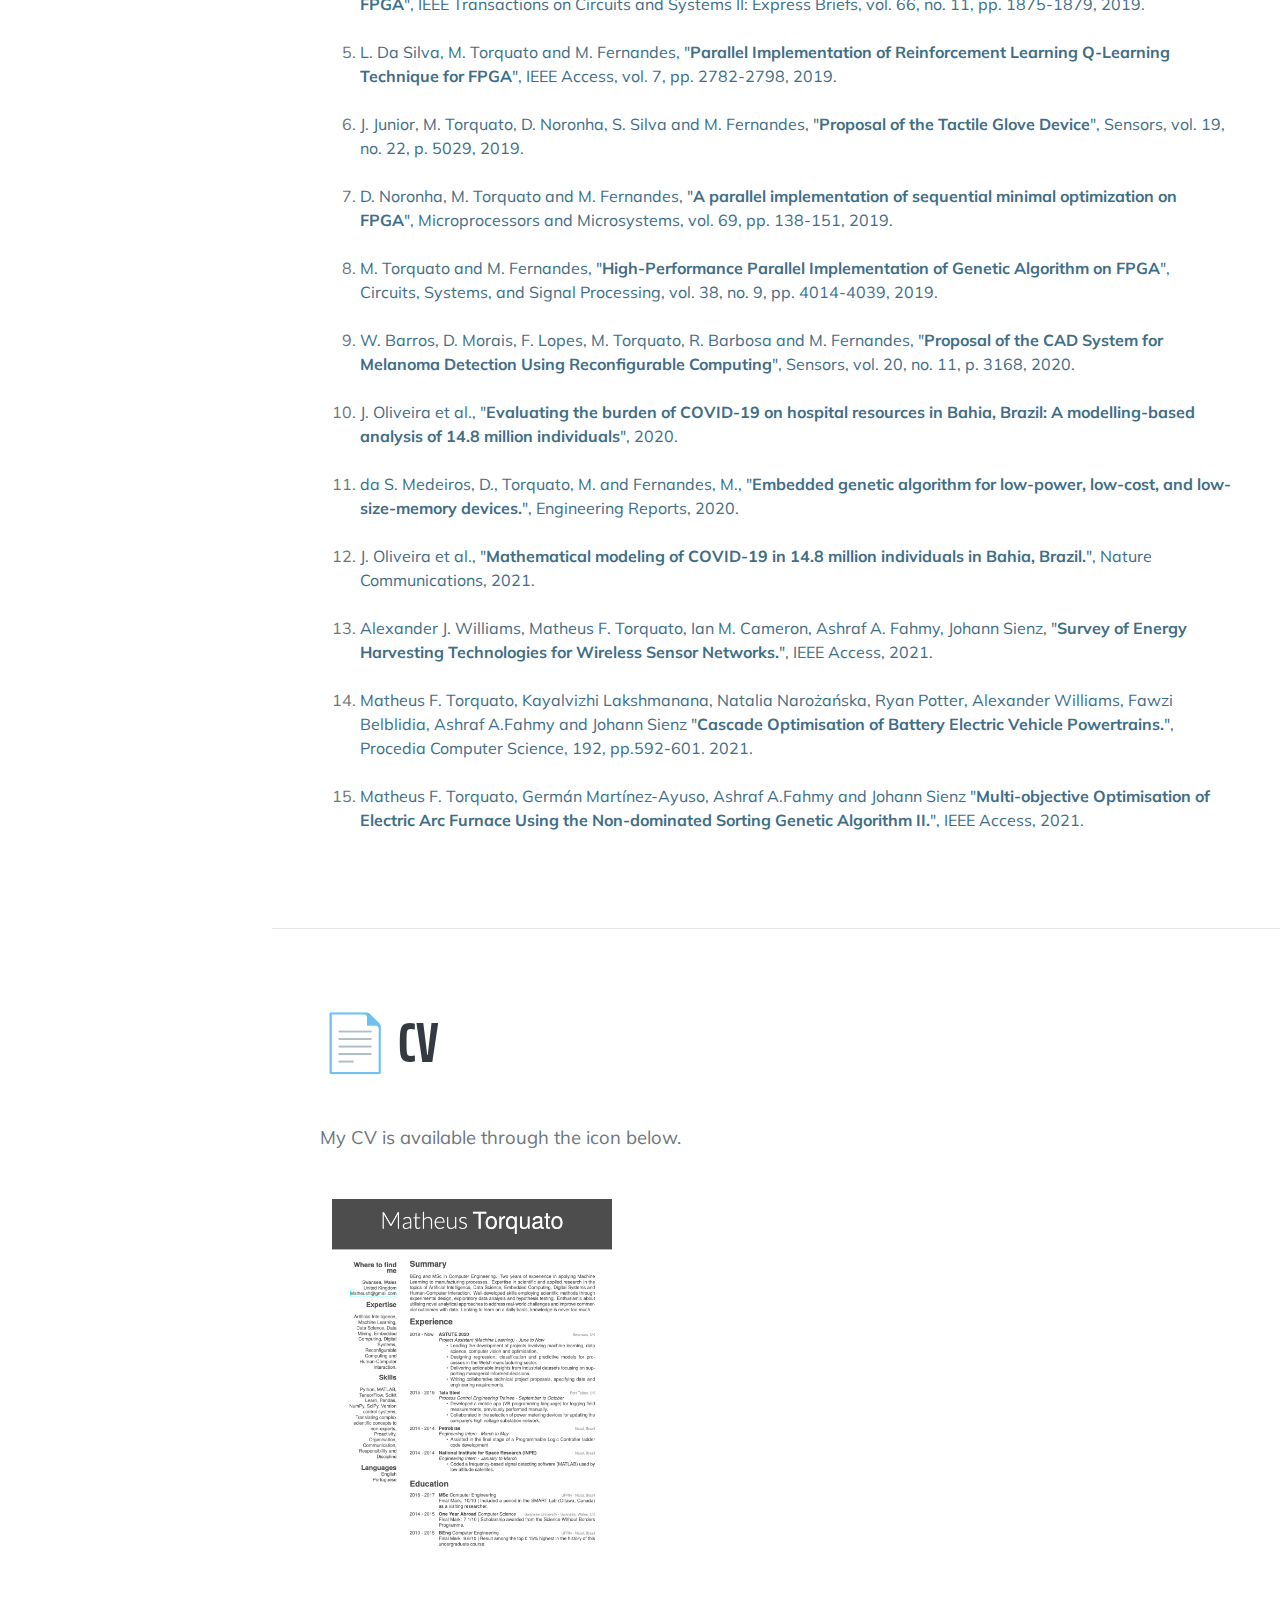
==== commit c0cacfc6: "Update index.html" ====
--- a/index.html
+++ b/index.html
@@ -310,7 +310,7 @@
             Oldest first
             <br>
             <br>
-            <ul>
+            <ol>
                 <li><a href="https://doi.org/10.1145/2858036.2858097">S. Robinson et al., "<b>Emergeables</b>",
                     Proceedings of the 2016 CHI Conference on Human Factors in Computing Systems, 2016.</a>
                 </li>
@@ -388,7 +388,7 @@
                     "<b>Multi-objective Optimisation of Electric Arc Furnace Using the Non-dominated Sorting Genetic Algorithm II.</b>",
                     IEEE Access, 2021.</a>
                 </li>
-            </ul>
+            </ol>
         </div>
     </section>
     <hr class="m-0"/>
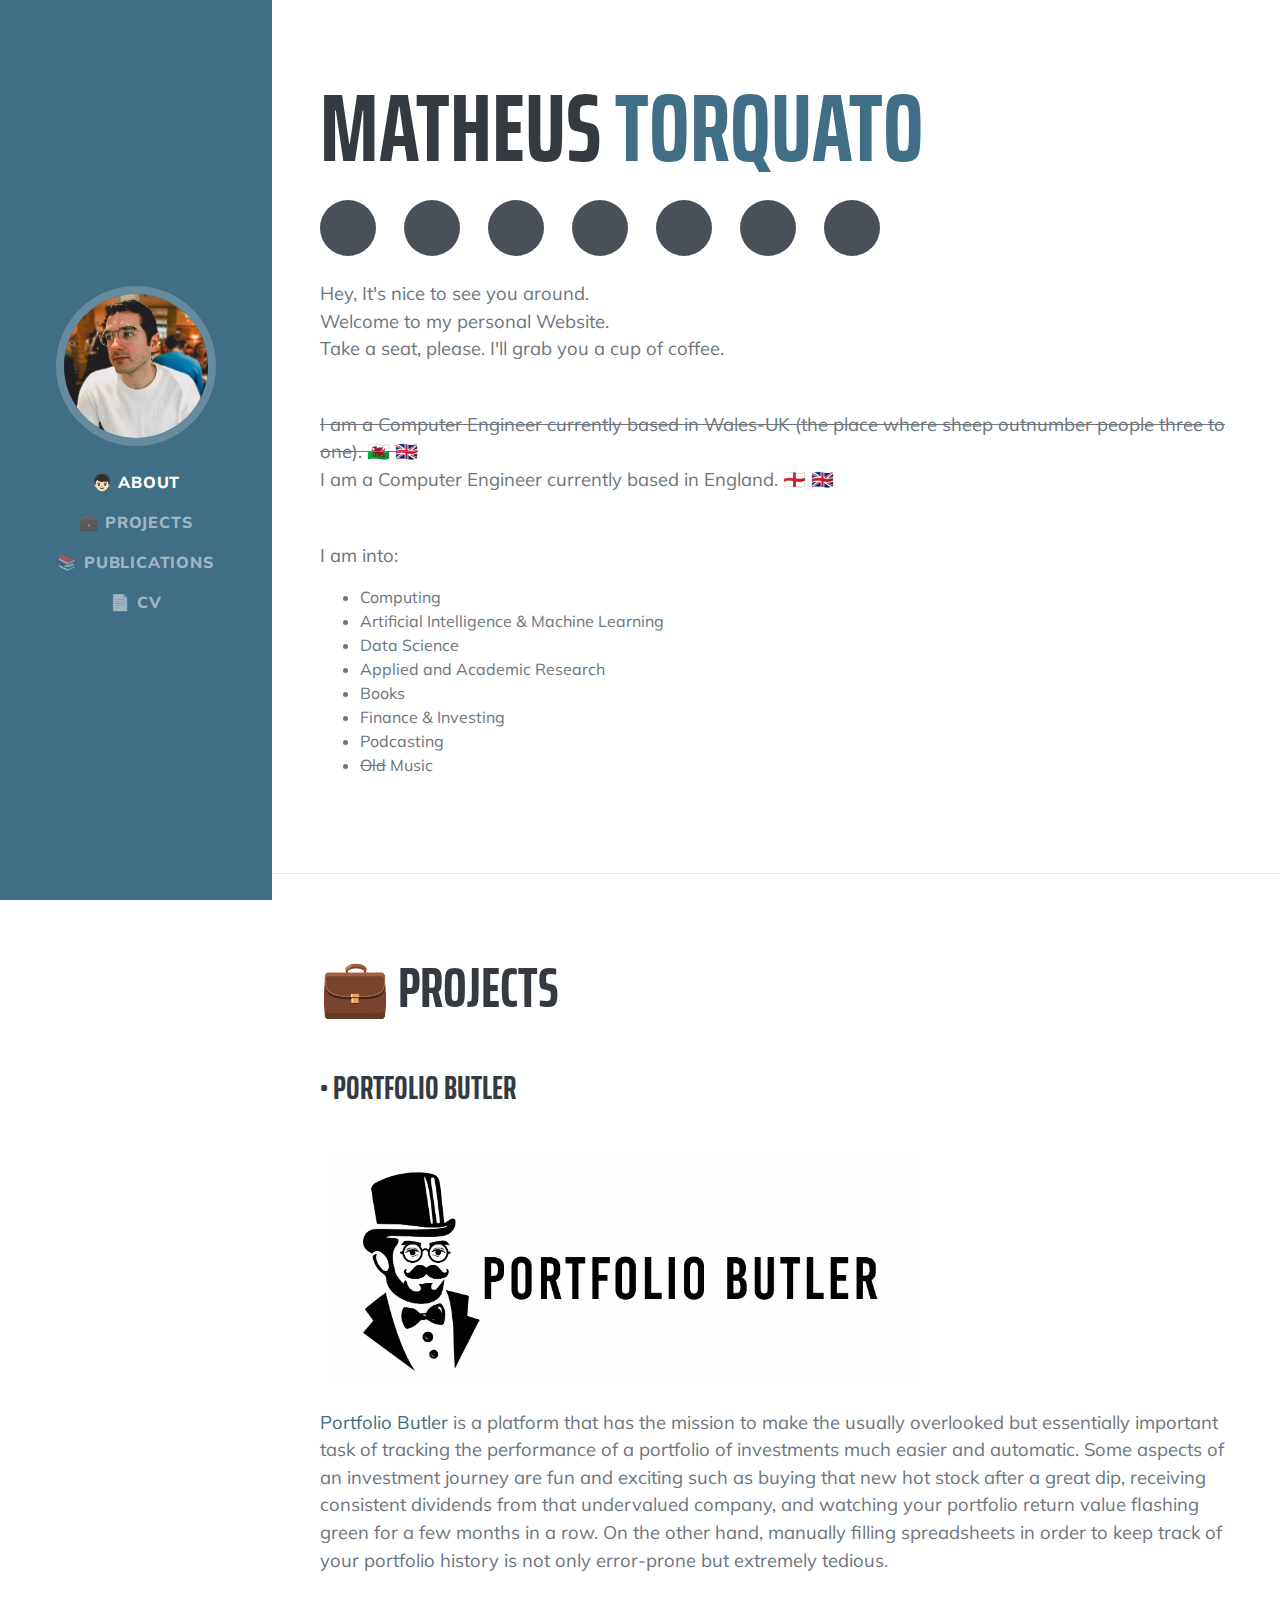
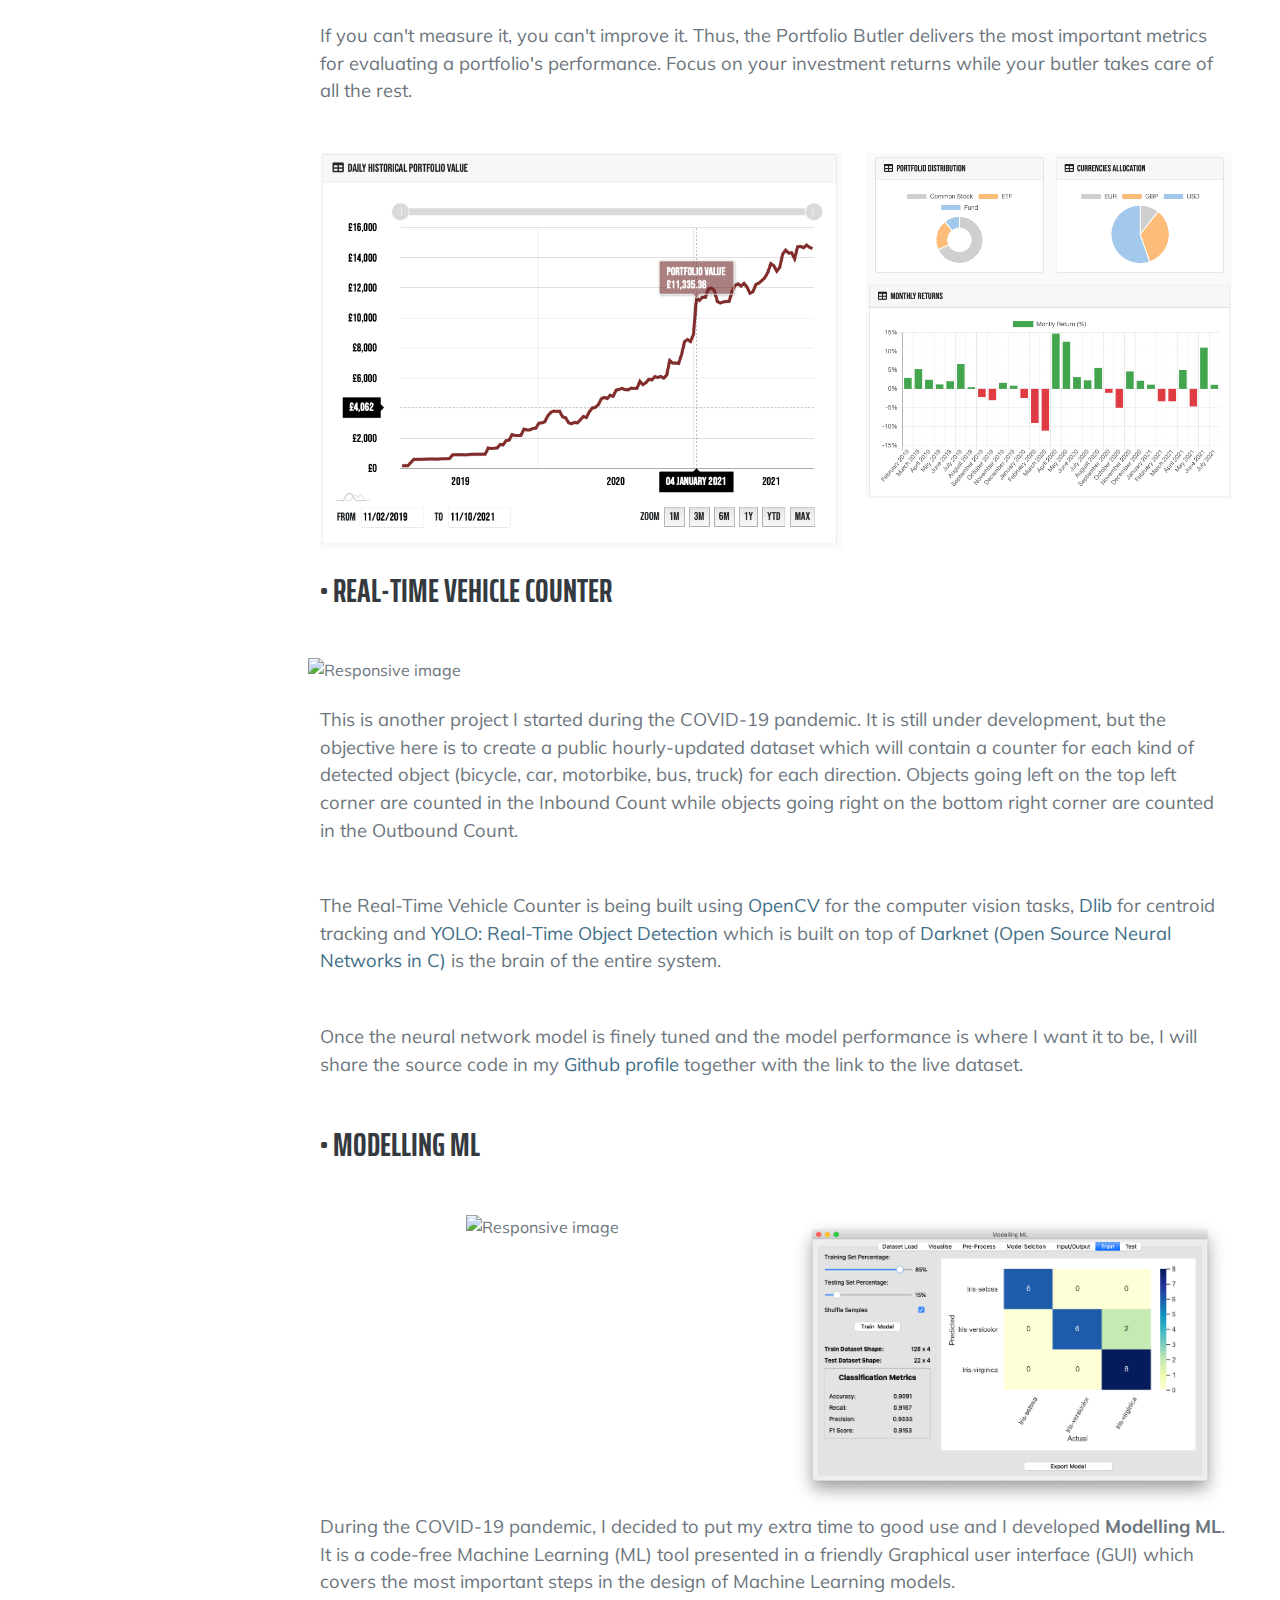
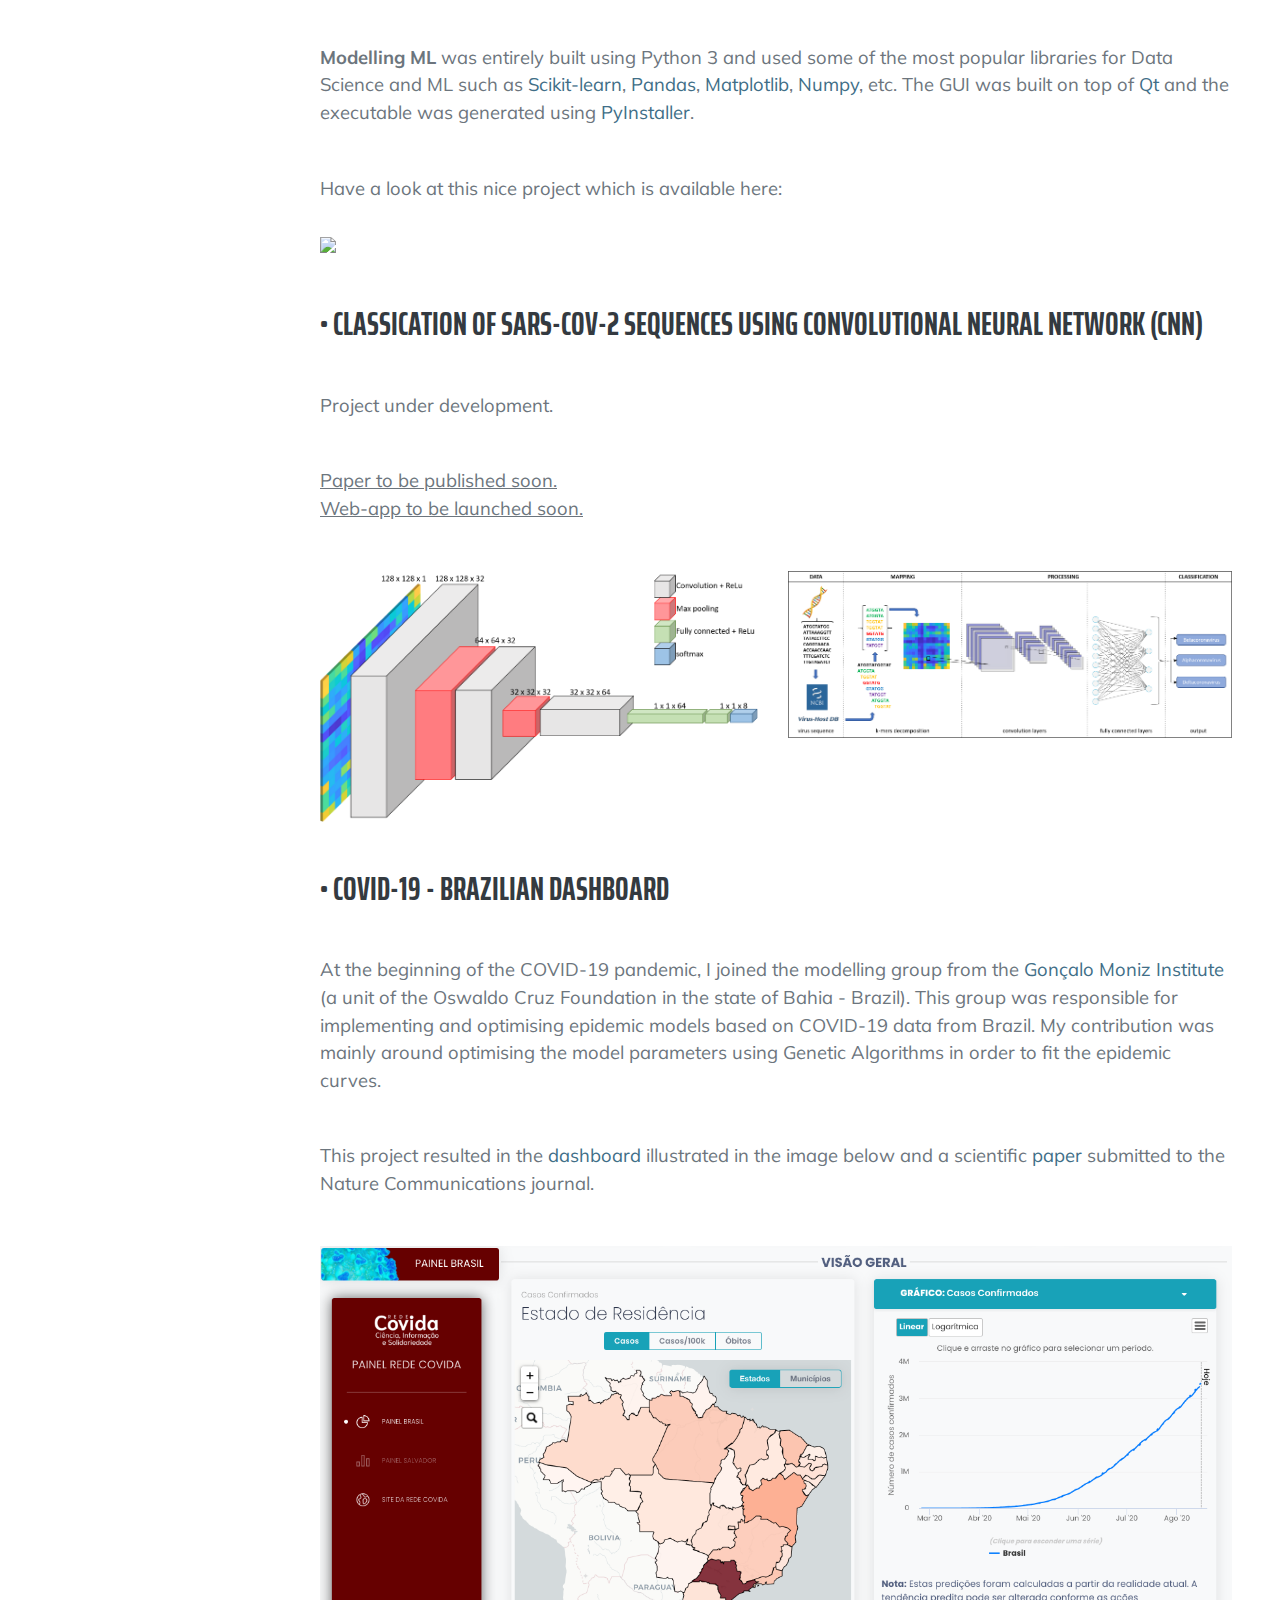
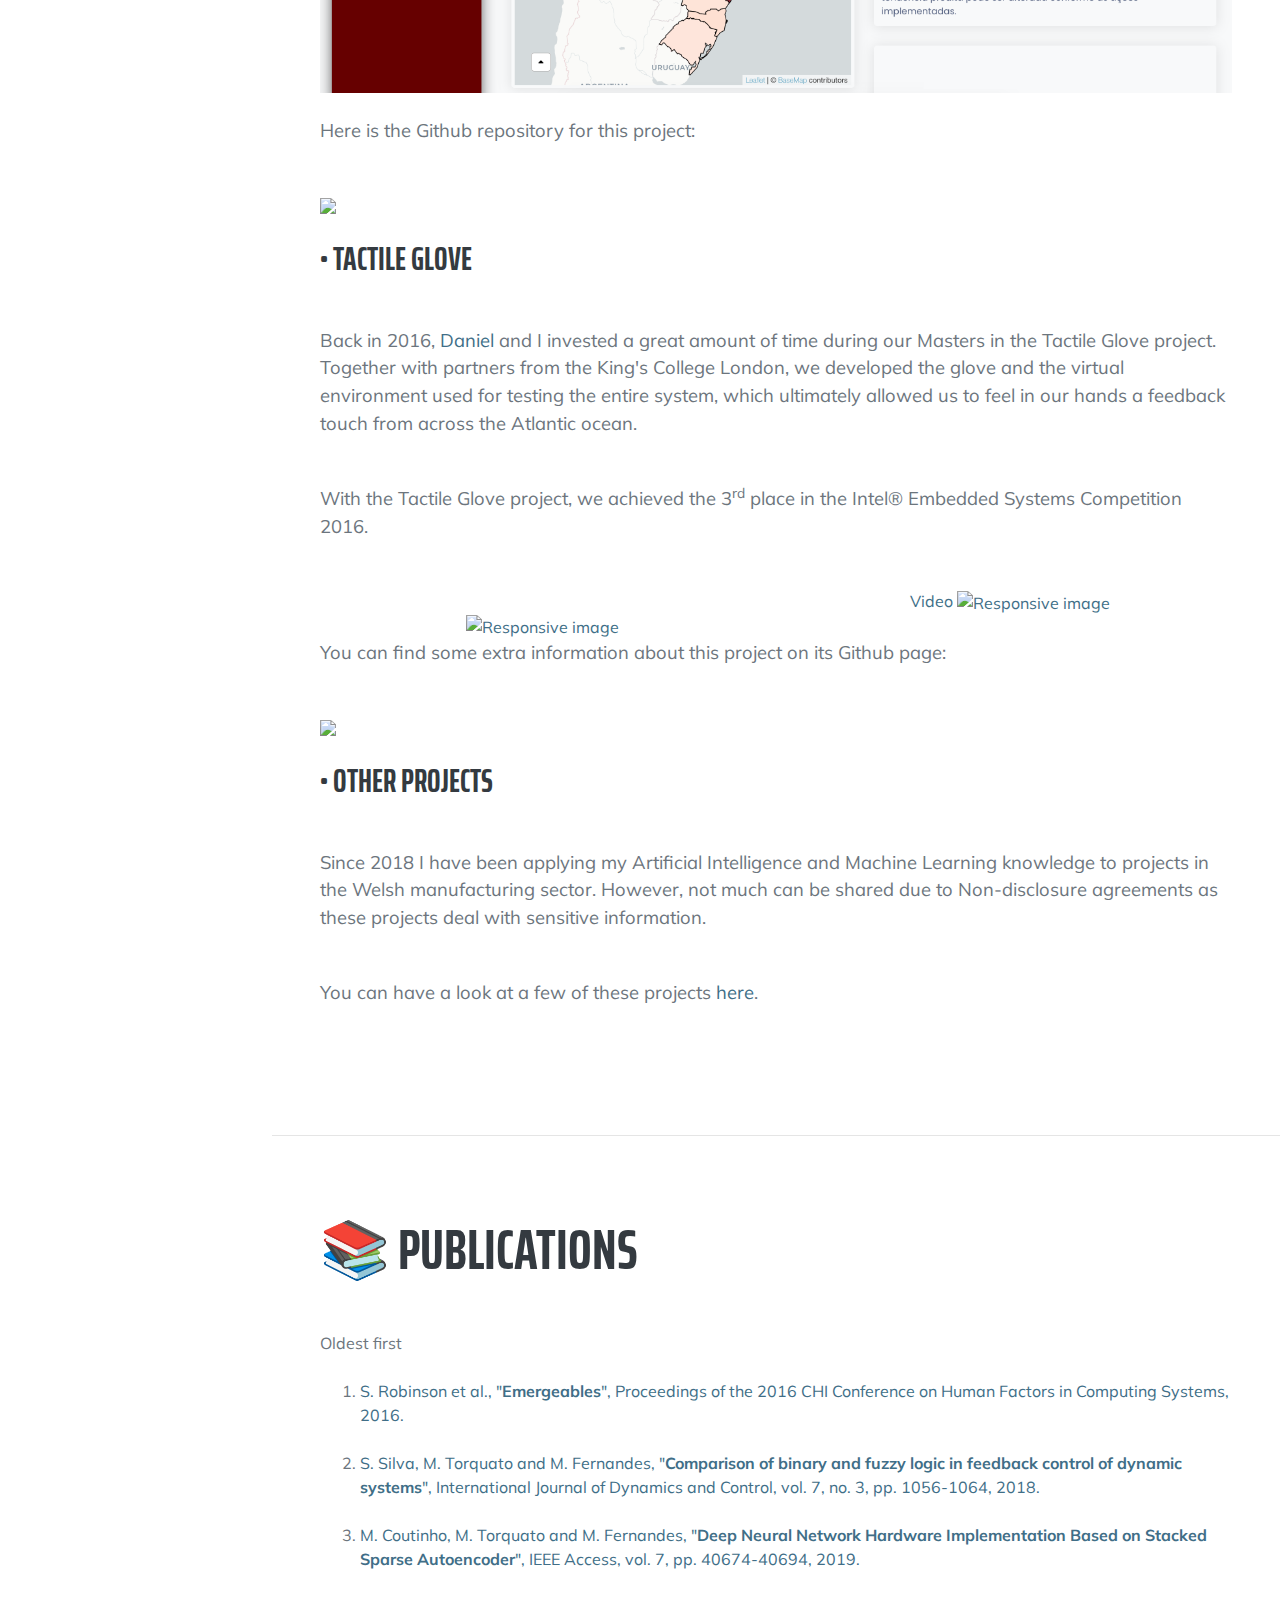
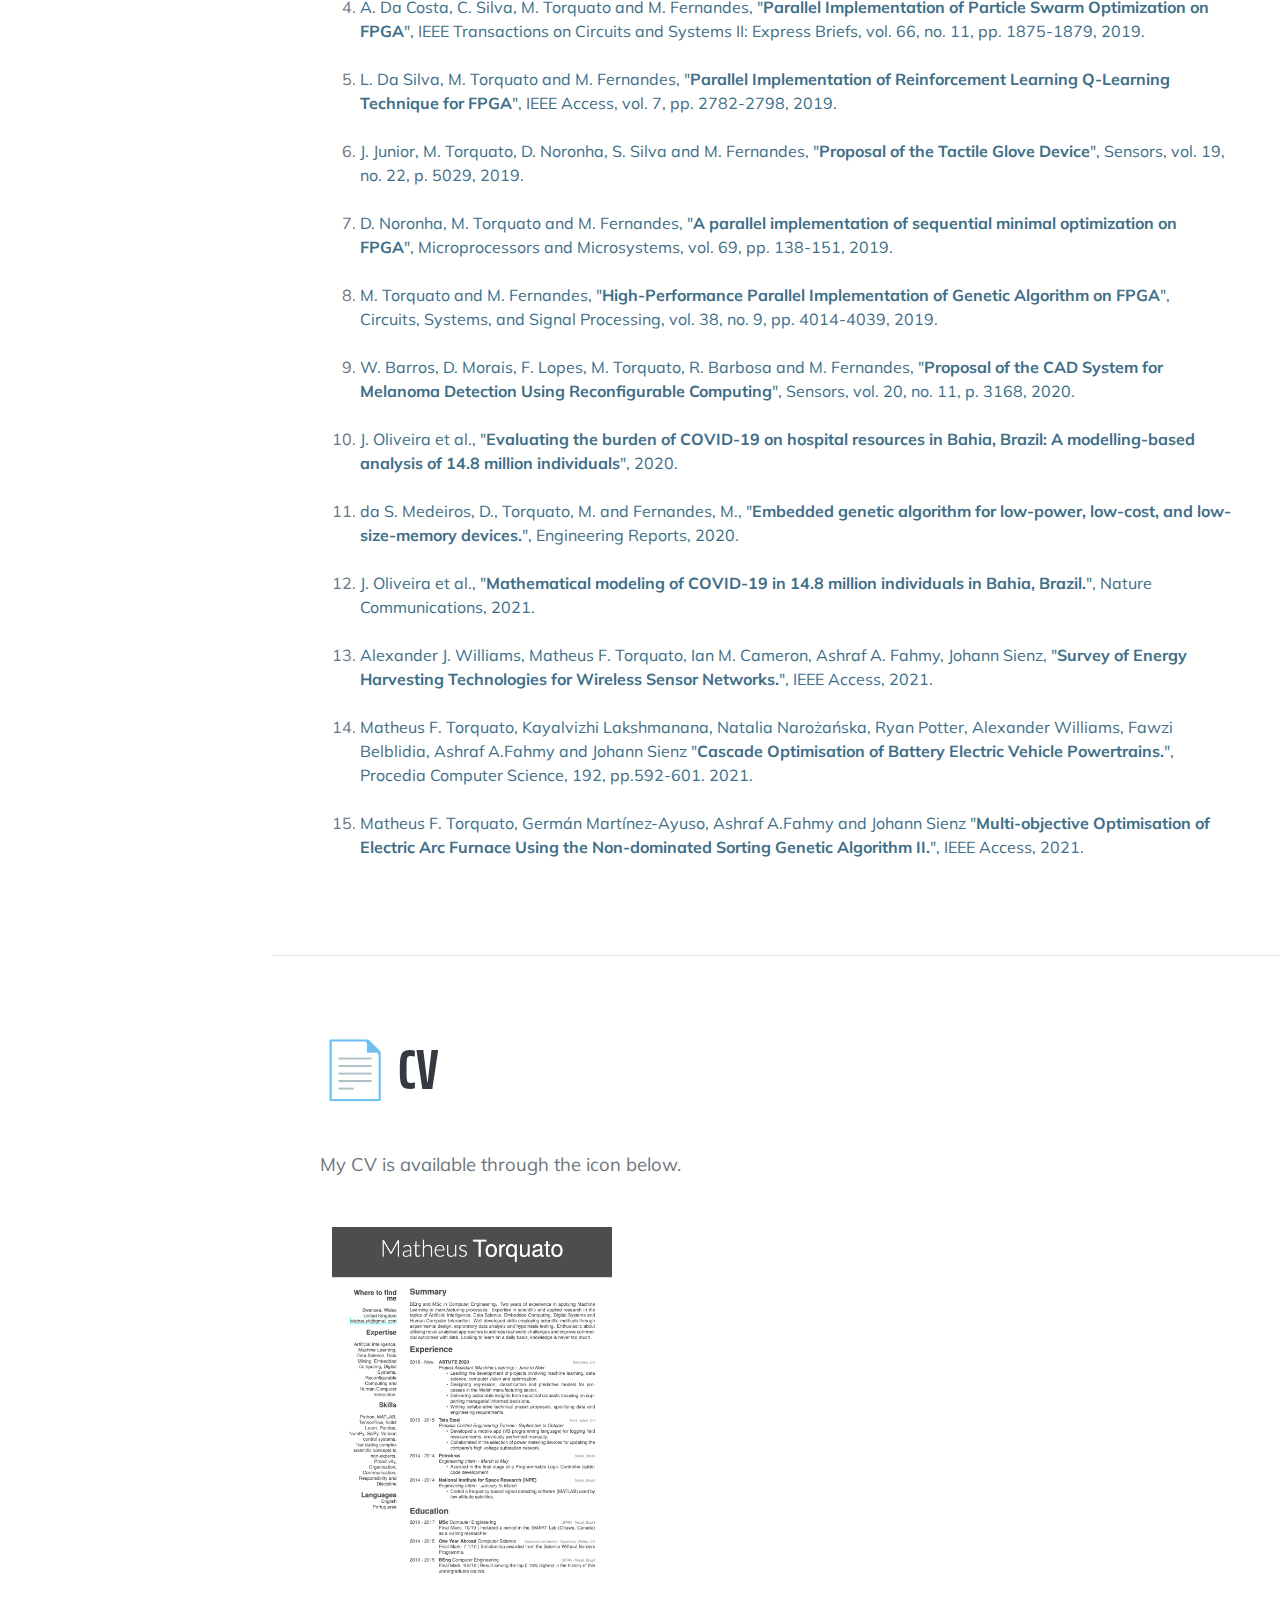
==== commit 219b2094: "Update index.html" ====
--- a/index.html
+++ b/index.html
@@ -62,9 +62,10 @@
             <p class="lead mb-5">Hey, It's nice to see you around.<br>
                 Welcome to my personal Website. <br>
                 Take a seat, please. I'll grab you a cup of coffee. <br></p>
-            <p class="lead mb-5">I am a Computer Engineer currently based in Wales-UK (the place where sheep outnumber
+            <p class="lead mb-5"><del>I am a Computer Engineer currently based in Wales-UK (the place where sheep outnumber
                 people
-                three to one). &#127988;&#917607;&#917602;&#917623;&#917612;&#917619;&#917631; &#127468;&#127463;<br>
+                three to one). &#127988;&#917607;&#917602;&#917623;&#917612;&#917619;&#917631; &#127468;&#127463;</del><br>
+                I am a Computer Engineer currently based in England. &#127988;&#917607;&#917602;&#917605;&#917614;&#917607;&#917631; &#127468;&#127463;<br>
                 <!--                After living in the lovely, beautiful, warm, ..., and welcoming Brazil and the freezing cold Canada I'm-->
                 <!--                now enjoying what the UK has to offer.-->
             </p>
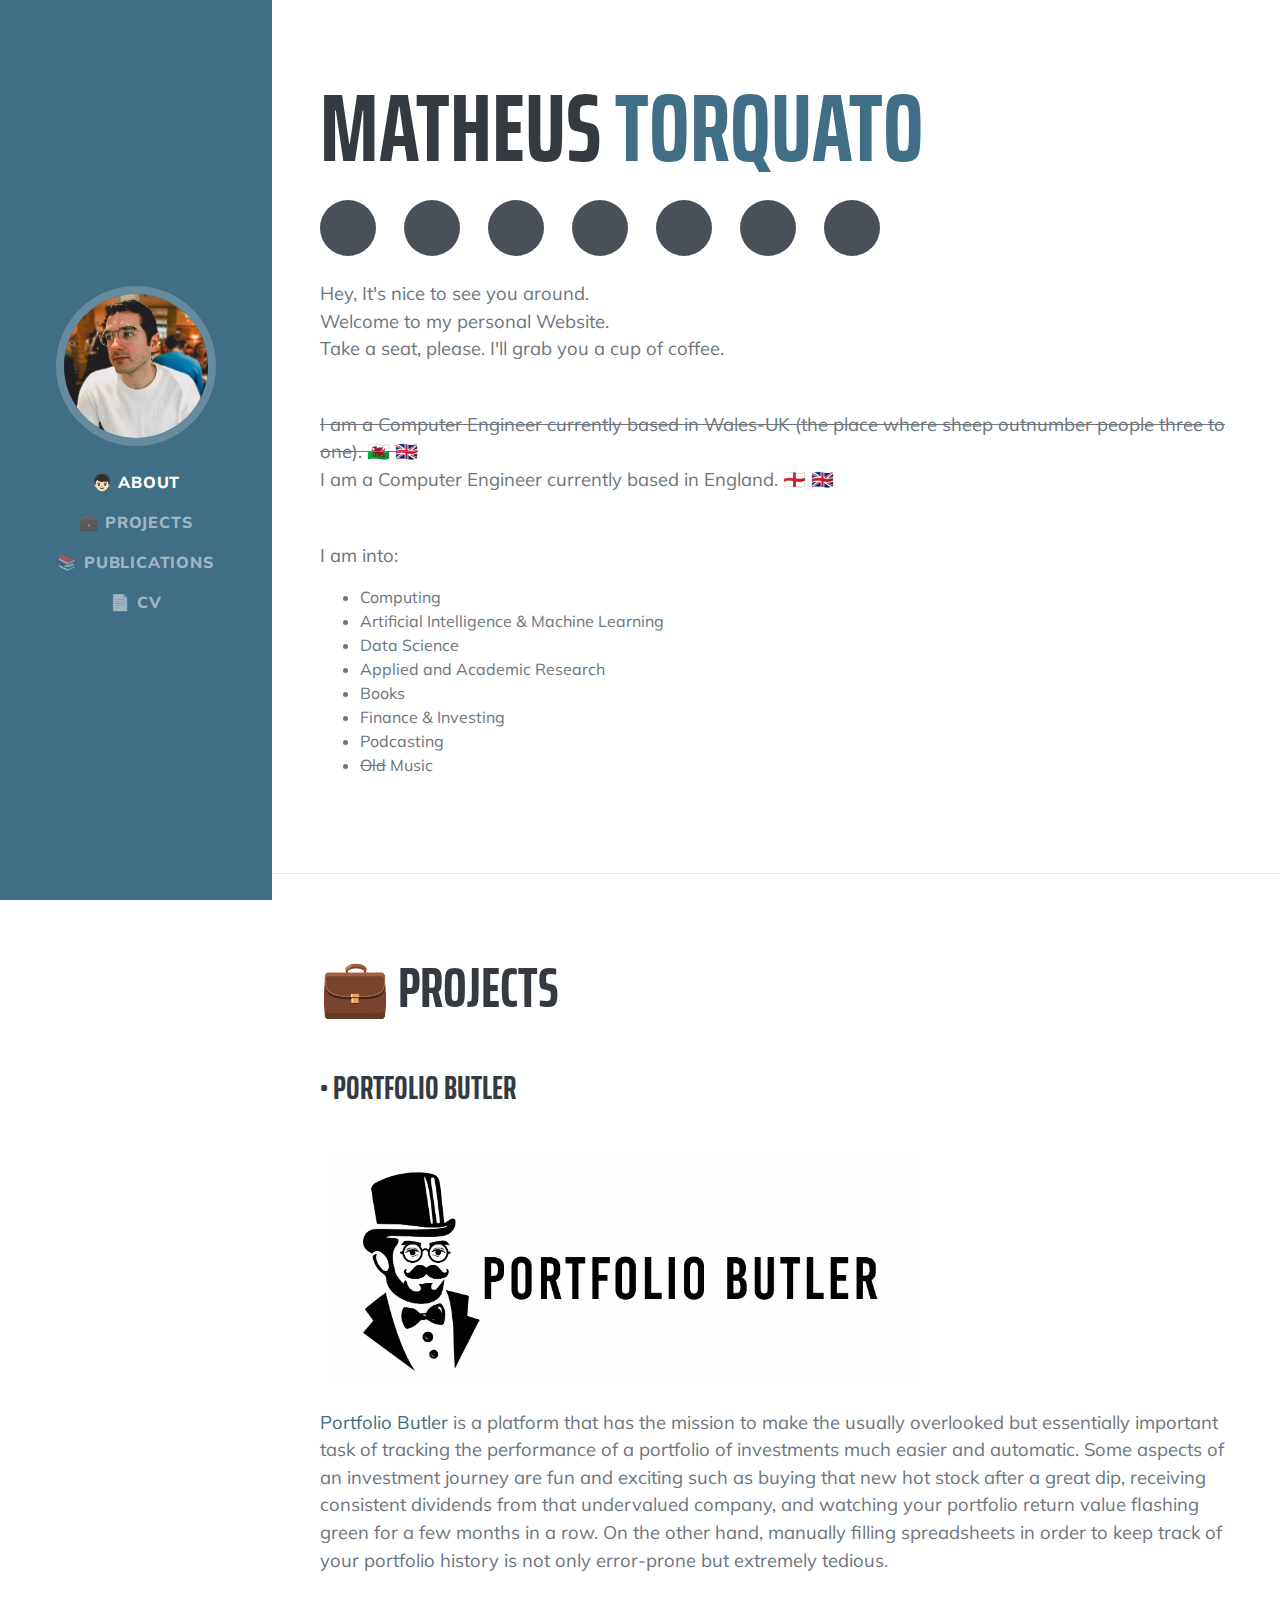
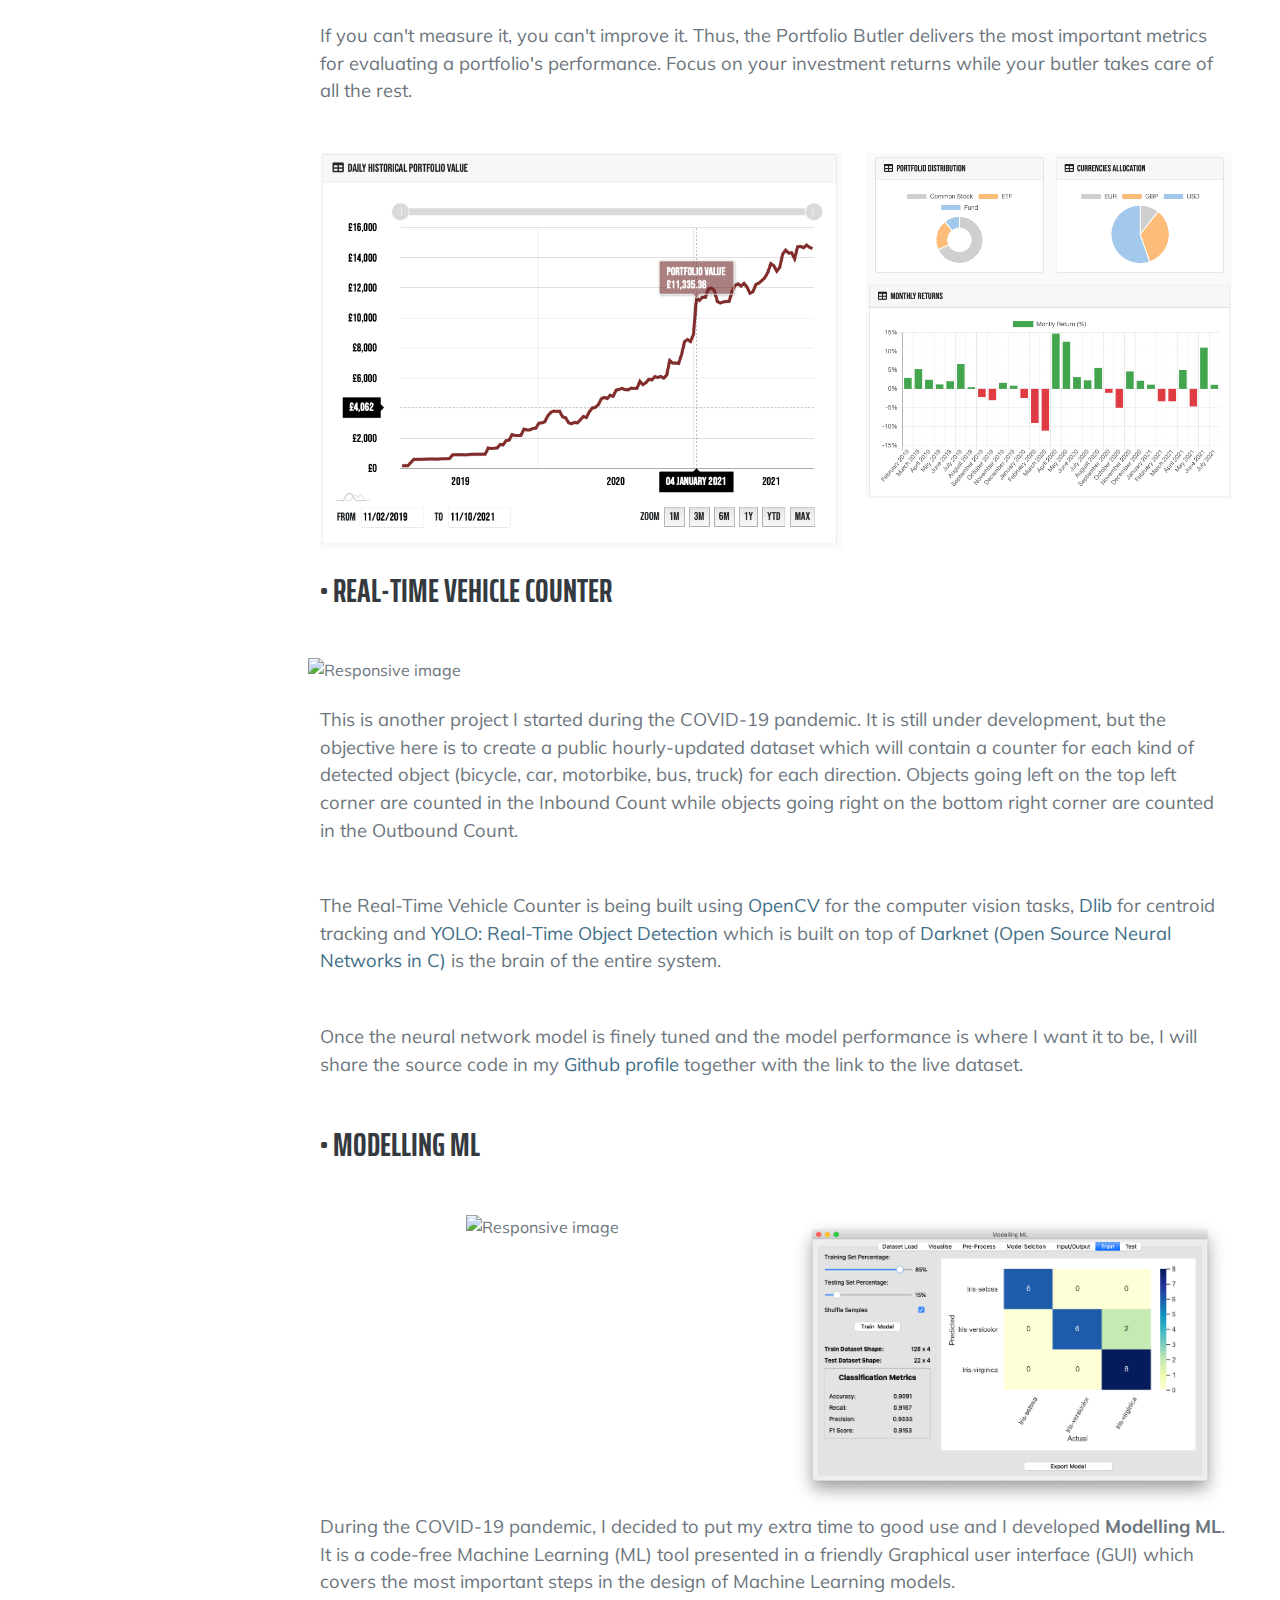
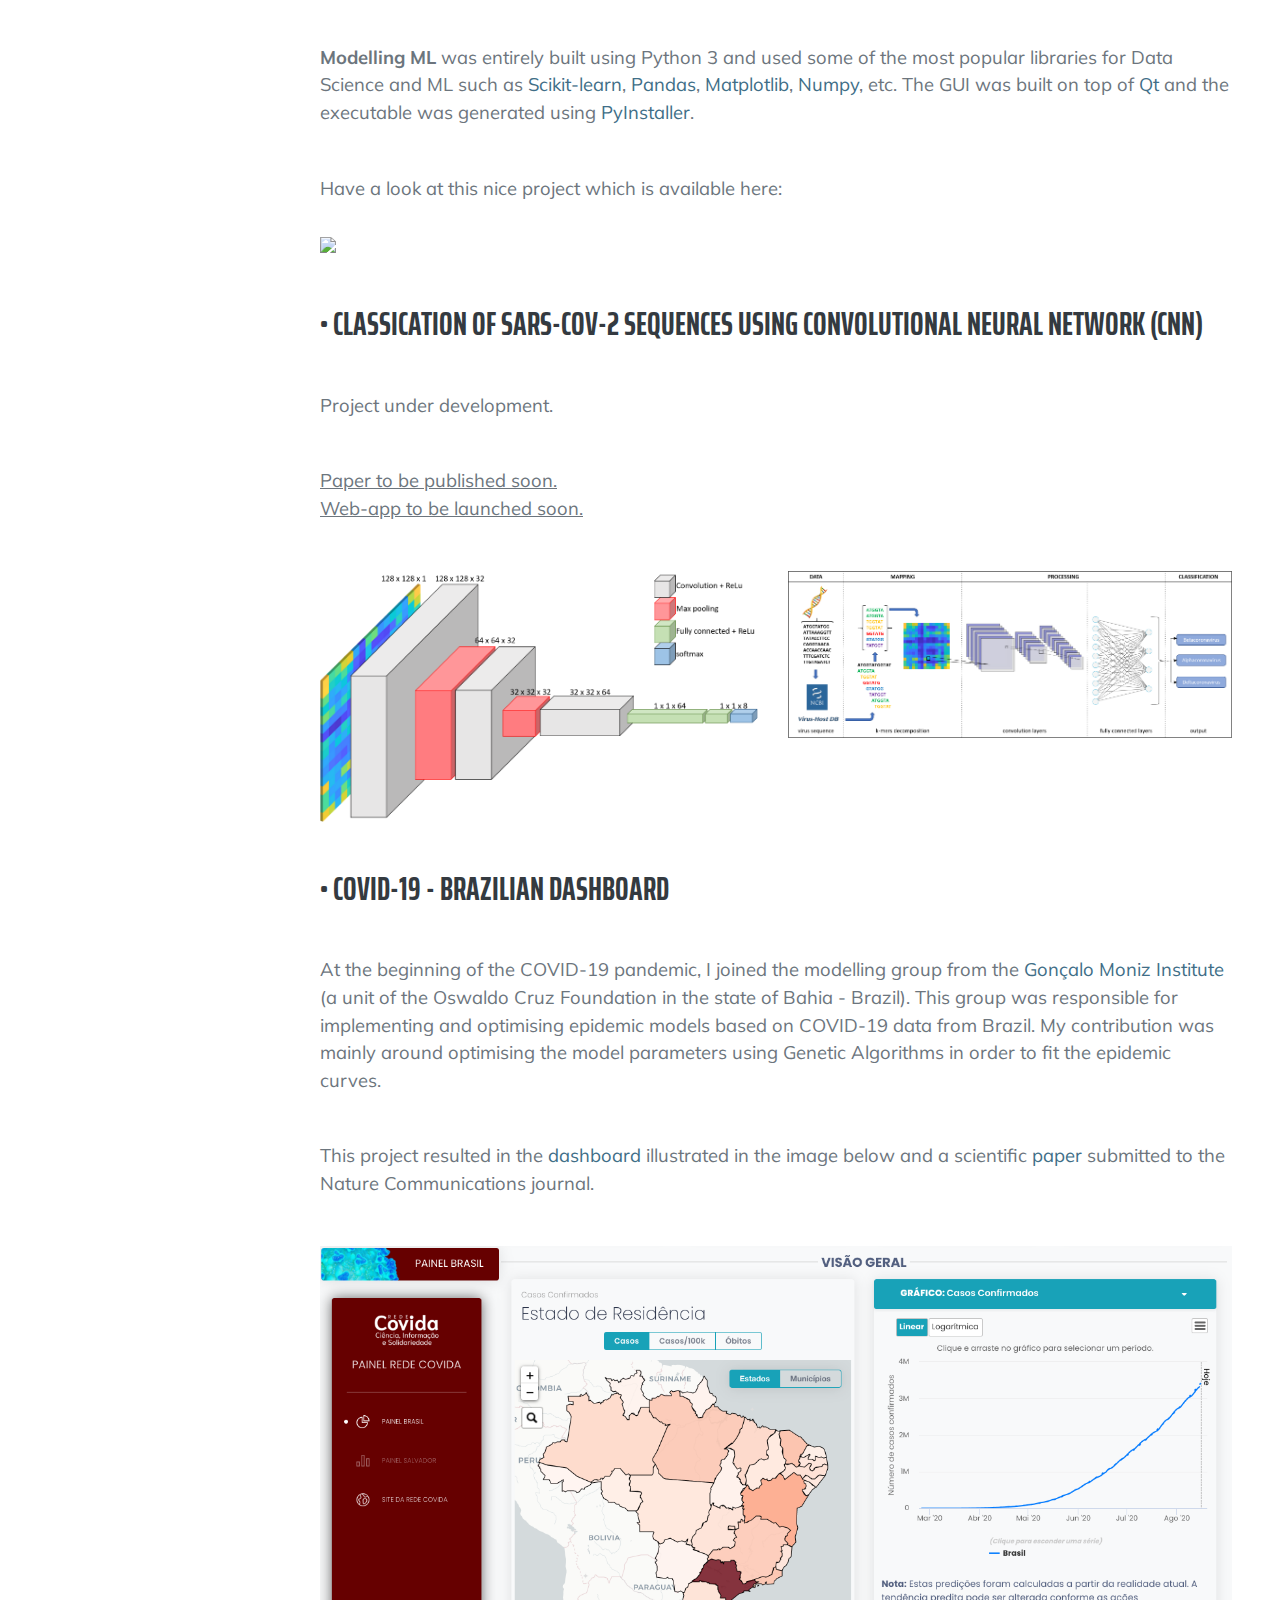
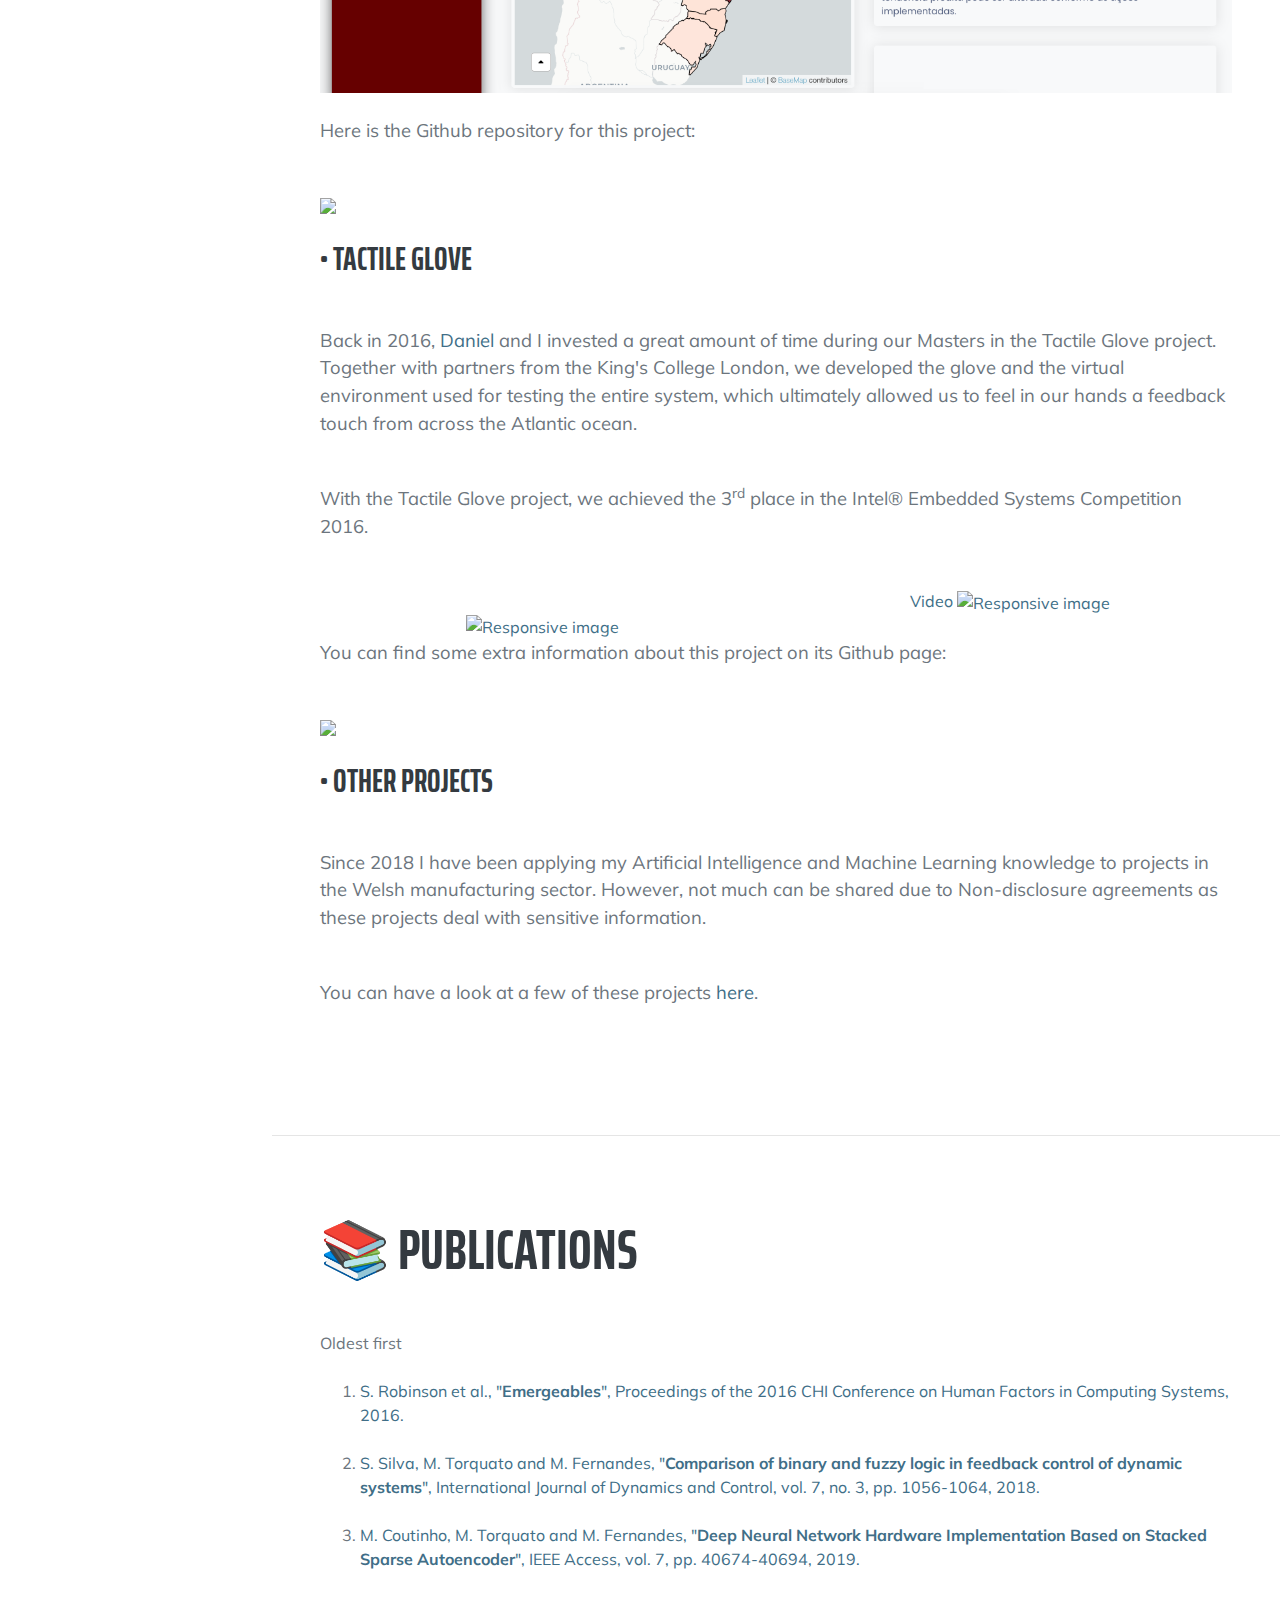
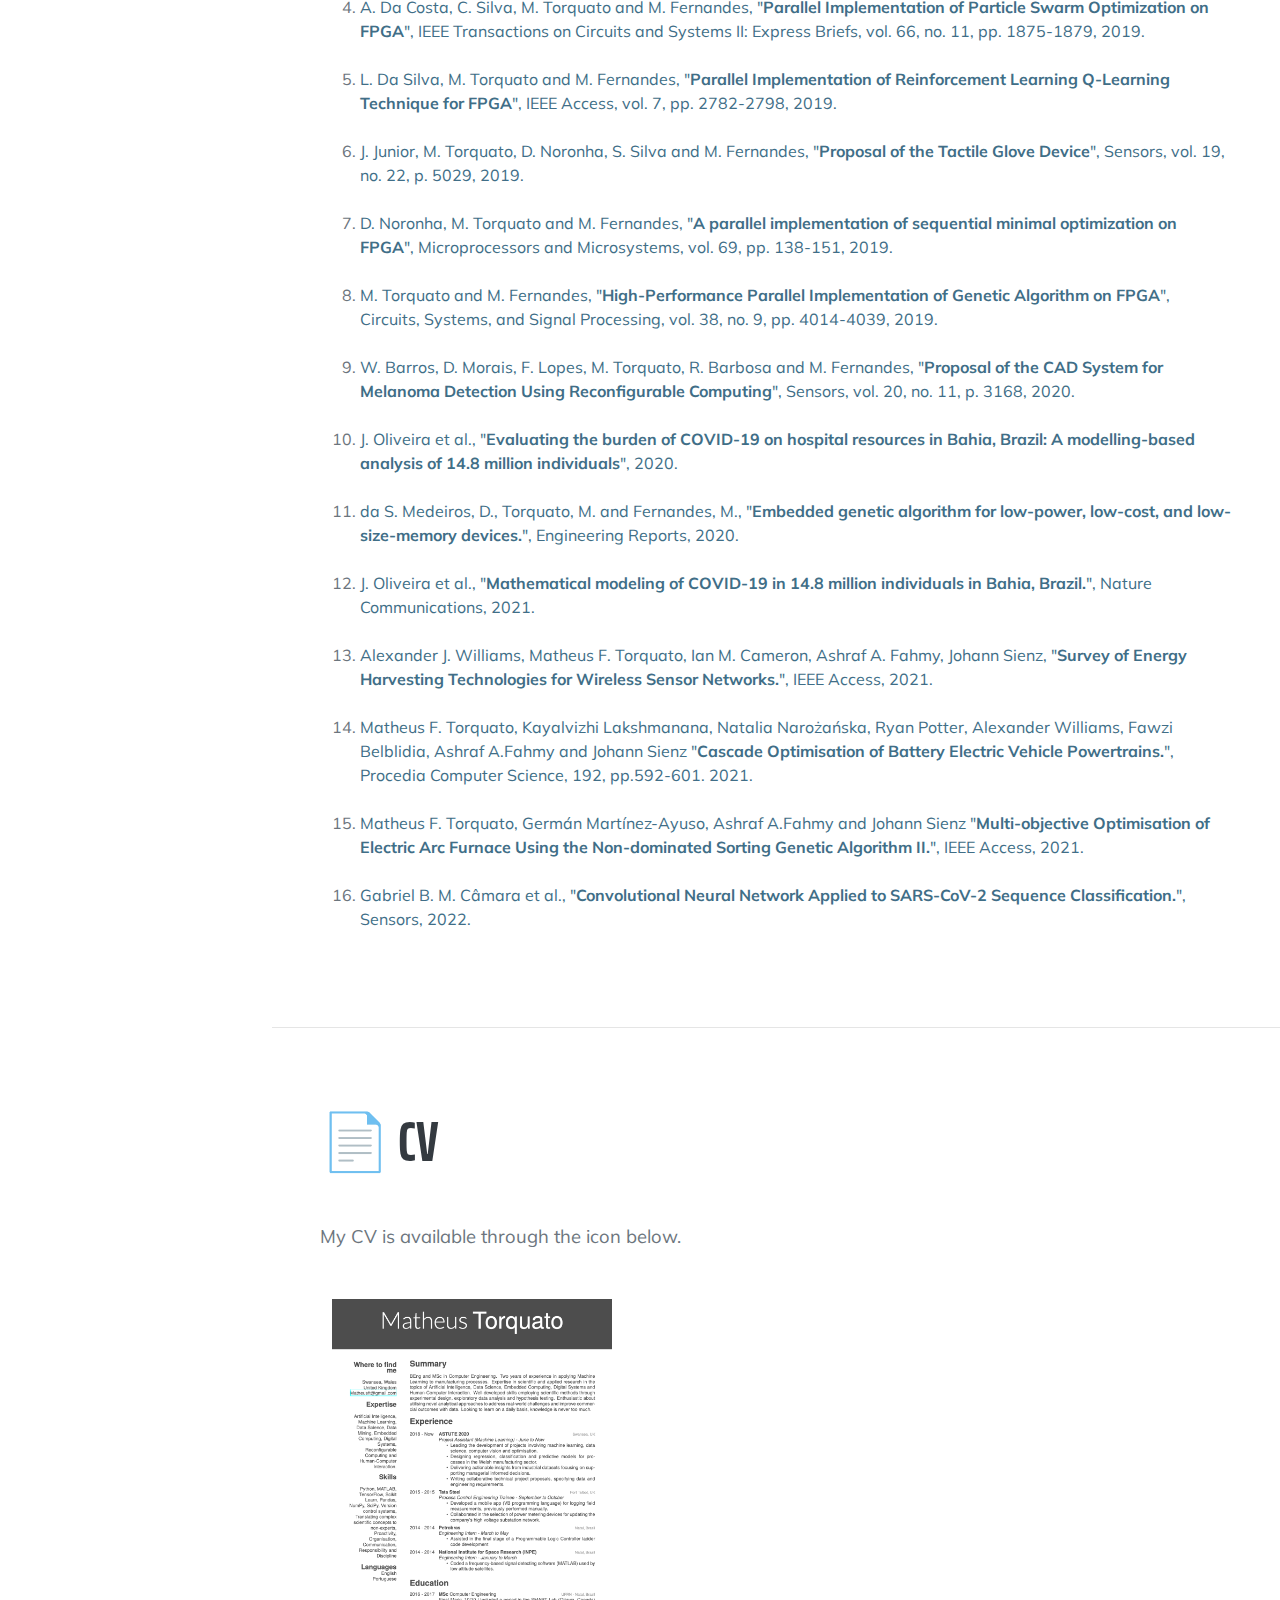
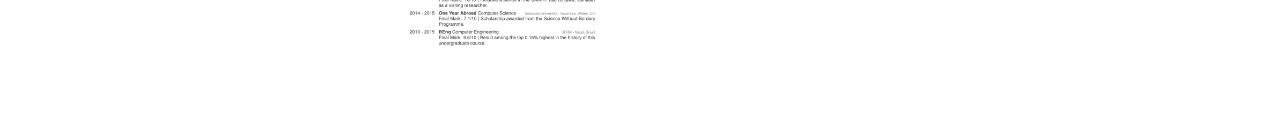
==== commit 2e4f58d1: "New article" ====
--- a/index.html
+++ b/index.html
@@ -1,399 +1,442 @@
 <!DOCTYPE html>
 <html lang="en" xmlns="http://www.w3.org/1999/html">
+
 <head>
-    <meta charset="utf-8"/>
-    <meta name="viewport" content="width=device-width, initial-scale=1, shrink-to-fit=no"/>
-    <meta name="description" content=""/>
-    <meta name="author" content=""/>
+    <meta charset="utf-8" />
+    <meta name="viewport" content="width=device-width, initial-scale=1, shrink-to-fit=no" />
+    <meta name="description" content="" />
+    <meta name="author" content="" />
     <title>Matheus Torquato</title>
-    <link rel="icon" type="image/x-icon" href="assets/img/icon.ico"/>
+    <link rel="icon" type="image/x-icon" href="assets/img/icon.ico" />
     <!-- Font Awesome icons (free version)-->
     <script src="https://use.fontawesome.com/releases/v5.13.0/js/all.js" crossorigin="anonymous"></script>
     <!-- Google fonts-->
     <link href="https://fonts.googleapis.com/css?family=Saira+Extra+Condensed:500,700" rel="stylesheet"
-          type="text/css"/>
-    <link href="https://fonts.googleapis.com/css?family=Muli:400,400i,800,800i" rel="stylesheet" type="text/css"/>
+        type="text/css" />
+    <link href="https://fonts.googleapis.com/css?family=Muli:400,400i,800,800i" rel="stylesheet" type="text/css" />
     <!-- Core theme CSS (includes Bootstrap)-->
-    <link href="css/styles.css" rel="stylesheet"/>
+    <link href="css/styles.css" rel="stylesheet" />
 </head>
+
 <body id="page-top">
-<!-- Navigation-->
-<nav class="navbar navbar-expand-lg navbar-dark bg-primary fixed-top" id="sideNav">
-    <a class="navbar-brand js-scroll-trigger" href="#page-top">
-        <span class="d-block d-lg-none">Matheus Torquato</span>
-        <span class="d-none d-lg-block"><img class="img-fluid img-profile rounded-circle mx-auto mb-2"
-                                             src="assets/img/profile2.jpg" alt=""/></span>
-    </a>
-    <button class="navbar-toggler" type="button" data-toggle="collapse" data-target="#navbarSupportedContent"
+    <!-- Navigation-->
+    <nav class="navbar navbar-expand-lg navbar-dark bg-primary fixed-top" id="sideNav">
+        <a class="navbar-brand js-scroll-trigger" href="#page-top">
+            <span class="d-block d-lg-none">Matheus Torquato</span>
+            <span class="d-none d-lg-block"><img class="img-fluid img-profile rounded-circle mx-auto mb-2"
+                    src="assets/img/profile2.jpg" alt="" /></span>
+        </a>
+        <button class="navbar-toggler" type="button" data-toggle="collapse" data-target="#navbarSupportedContent"
             aria-controls="navbarSupportedContent" aria-expanded="false" aria-label="Toggle navigation"><span
-            class="navbar-toggler-icon"></span></button>
-    <div class="collapse navbar-collapse" id="navbarSupportedContent">
-        <ul class="navbar-nav">
-            <li class="nav-item"><a class="nav-link js-scroll-trigger" href="#about">&#128102;&#127995; About</a></li>
-            <li class="nav-item"><a class="nav-link js-scroll-trigger" href="#projects">&#128188; Projects</a></li>
-            <li class="nav-item"><a class="nav-link js-scroll-trigger" href="#publications">&#128218; Publications</a>
-            </li>
-            <!--<li class="nav-item"><a class="nav-link js-scroll-trigger" href="#podcast">&#127897;&#65039; Podcast</a></li-->
-            <li class="nav-item"><a class="nav-link js-scroll-trigger" href="#cv">&#128196; CV</a></li>
-        </ul>
-    </div>
-</nav>
-<!-- Page Content-->
-<div class="container-fluid p-0">
-    <!-- About-->
-    <section class="resume-section" id="about">
-        <div class="resume-section-content">
-            <h1 class="mb-0">
-                Matheus
-                <span class="text-primary">Torquato</span>
-            </h1>
-            <br>
-            <div class="social-icons">
-                <a class="social-icon" href="mailto:matheusft@gmail.com"><i class="fas fa-envelope"></i></a>
-                <a class="social-icon" href="https://www.linkedin.com/in/matheustorquato/"><i
-                        class="fab fa-linkedin-in"></i></a>
-                <a class="social-icon" href="https://github.com/matheusft"><i class="fab fa-github"></i></a>
-                <a class="social-icon" href="https://twitter.com/MatheusTorquato"><i class="fab fa-twitter"></i></a>
-                <a class="social-icon" href="https://www.facebook.com/mftorquato/"><i class="fab fa-facebook-f"></i></a>
-                <a class="social-icon" href="https://stackoverflow.com/users/3335606/matheus-torquato"><i
-                        class="fab fa-stack-overflow"></i></a>
-                <a class="social-icon" href="https://orcid.org/0000-0001-6356-3538"><i class="fab fa-orcid"></i></a>
+                class="navbar-toggler-icon"></span></button>
+        <div class="collapse navbar-collapse" id="navbarSupportedContent">
+            <ul class="navbar-nav">
+                <li class="nav-item"><a class="nav-link js-scroll-trigger" href="#about">&#128102;&#127995; About</a>
+                </li>
+                <li class="nav-item"><a class="nav-link js-scroll-trigger" href="#projects">&#128188; Projects</a></li>
+                <li class="nav-item"><a class="nav-link js-scroll-trigger" href="#publications">&#128218;
+                        Publications</a>
+                </li>
+                <!--<li class="nav-item"><a class="nav-link js-scroll-trigger" href="#podcast">&#127897;&#65039; Podcast</a></li-->
+                <li class="nav-item"><a class="nav-link js-scroll-trigger" href="#cv">&#128196; CV</a></li>
+            </ul>
+        </div>
+    </nav>
+    <!-- Page Content-->
+    <div class="container-fluid p-0">
+        <!-- About-->
+        <section class="resume-section" id="about">
+            <div class="resume-section-content">
+                <h1 class="mb-0">
+                    Matheus
+                    <span class="text-primary">Torquato</span>
+                </h1>
+                <br>
+                <div class="social-icons">
+                    <a class="social-icon" href="mailto:matheusft@gmail.com"><i class="fas fa-envelope"></i></a>
+                    <a class="social-icon" href="https://www.linkedin.com/in/matheustorquato/"><i
+                            class="fab fa-linkedin-in"></i></a>
+                    <a class="social-icon" href="https://github.com/matheusft"><i class="fab fa-github"></i></a>
+                    <a class="social-icon" href="https://twitter.com/MatheusTorquato"><i class="fab fa-twitter"></i></a>
+                    <a class="social-icon" href="https://www.facebook.com/mftorquato/"><i
+                            class="fab fa-facebook-f"></i></a>
+                    <a class="social-icon" href="https://stackoverflow.com/users/3335606/matheus-torquato"><i
+                            class="fab fa-stack-overflow"></i></a>
+                    <a class="social-icon" href="https://orcid.org/0000-0001-6356-3538"><i class="fab fa-orcid"></i></a>
+                </div>
+                <p class="lead mb-5">Hey, It's nice to see you around.<br>
+                    Welcome to my personal Website. <br>
+                    Take a seat, please. I'll grab you a cup of coffee. <br></p>
+                <p class="lead mb-5"><del>I am a Computer Engineer currently based in Wales-UK (the place where sheep
+                        outnumber
+                        people
+                        three to one). &#127988;&#917607;&#917602;&#917623;&#917612;&#917619;&#917631;
+                        &#127468;&#127463;</del><br>
+                    I am a Computer Engineer currently based in England.
+                    &#127988;&#917607;&#917602;&#917605;&#917614;&#917607;&#917631; &#127468;&#127463;<br>
+                    <!--                After living in the lovely, beautiful, warm, ..., and welcoming Brazil and the freezing cold Canada I'm-->
+                    <!--                now enjoying what the UK has to offer.-->
+                </p>
+                <p class="lead mb-6">I am into:
+                <ul>
+                    <li>Computing</li>
+                    <li>Artificial Intelligence & Machine Learning</li>
+                    <li>Data Science</li>
+                    <li>Applied and Academic Research</li>
+                    <li>Books</li>
+                    <li>Finance & Investing</li>
+                    <li>Podcasting</li>
+                    <li><s>Old</s> Music</li>
+
+                </ul>
+                </p>
             </div>
-            <p class="lead mb-5">Hey, It's nice to see you around.<br>
-                Welcome to my personal Website. <br>
-                Take a seat, please. I'll grab you a cup of coffee. <br></p>
-            <p class="lead mb-5"><del>I am a Computer Engineer currently based in Wales-UK (the place where sheep outnumber
-                people
-                three to one). &#127988;&#917607;&#917602;&#917623;&#917612;&#917619;&#917631; &#127468;&#127463;</del><br>
-                I am a Computer Engineer currently based in England. &#127988;&#917607;&#917602;&#917605;&#917614;&#917607;&#917631; &#127468;&#127463;<br>
-                <!--                After living in the lovely, beautiful, warm, ..., and welcoming Brazil and the freezing cold Canada I'm-->
-                <!--                now enjoying what the UK has to offer.-->
-            </p>
-            <p class="lead mb-6">I am into:
-            <ul>
-                <li>Computing</li>
-                <li>Artificial Intelligence & Machine Learning</li>
-                <li>Data Science</li>
-                <li>Applied and Academic Research</li>
-                <li>Books</li>
-                <li>Finance & Investing</li>
-                <li>Podcasting</li>
-                <li><s>Old</s> Music</li>
-
-            </ul>
-            </p>
-        </div>
-    </section>
-    <hr class="m-0"/>
-    <!-- Projects-->
-    <section class="resume-section" id="projects">
-        <div class="resume-section-content">
-
-
-            <h2 class="mb-5"> &#128188; Projects</h2>
-
-            <div>
-                <h3 class="mb-5">&#8226; Portfolio Butler</h3>
-                <div class="well text-center">
-                    <div class="col-md-8">
-                        <a href="https://www.myportfoliobutler.com/"> <img src="assets/img/butler_logo.jpg"
-                                                                           class="img-fluid" alt="Responsive image">
-                        </a>
-                    </div>
-                </div>
-                <br>
-                <p class="lead mb-5">
-                    <a href="https://www.myportfoliobutler.com/">Portfolio Butler</a> is a platform that has the mission
-                    to make the usually overlooked but essentially important task of tracking the performance of a
-                    portfolio of investments much easier and automatic. Some aspects of an investment journey are fun
-                    and exciting such as buying that new hot stock after a great dip, receiving consistent dividends
-                    from that undervalued company, and watching your portfolio return value flashing green for a few
-                    months in a row. On the other hand, manually filling spreadsheets in order to keep track of your
-                    portfolio history is not only error-prone but extremely tedious.
-                </p>
-
-                <p class="lead mb-5">If you can't measure it, you can't improve it. Thus, the Portfolio Butler delivers
-                    the most important metrics for evaluating a portfolio's performance. Focus on your investment
-                    returns while your butler takes care of all the rest.</p>
-
-
-                <div class="row">
-
-                    <div class="col-md-7">
-                        <a href="https://www.myportfoliobutler.com/profile/open_demo"> <img
-                                src="assets/img/butler_hist.png"
-                                class="img-fluid" alt="Responsive image"> </a>
-                    </div>
-                    <div class="col-md-5">
-                        <a href="https://www.myportfoliobutler.com/profile/open_demo"> <img
-                                src="assets/img/butler_widgets.png"
-                                class="img-fluid" alt="Responsive image"> </a>
-                    </div>
-
-                </div>
-
-                <br>
-
+        </section>
+        <hr class="m-0" />
+        <!-- Projects-->
+        <section class="resume-section" id="projects">
+            <div class="resume-section-content">
+
+
+                <h2 class="mb-5"> &#128188; Projects</h2>
+
+                <div>
+                    <h3 class="mb-5">&#8226; Portfolio Butler</h3>
+                    <div class="well text-center">
+                        <div class="col-md-8">
+                            <a href="https://www.myportfoliobutler.com/"> <img src="assets/img/butler_logo.jpg"
+                                    class="img-fluid" alt="Responsive image">
+                            </a>
+                        </div>
+                    </div>
+                    <br>
+                    <p class="lead mb-5">
+                        <a href="https://www.myportfoliobutler.com/">Portfolio Butler</a> is a platform that has the
+                        mission
+                        to make the usually overlooked but essentially important task of tracking the performance of a
+                        portfolio of investments much easier and automatic. Some aspects of an investment journey are
+                        fun
+                        and exciting such as buying that new hot stock after a great dip, receiving consistent dividends
+                        from that undervalued company, and watching your portfolio return value flashing green for a few
+                        months in a row. On the other hand, manually filling spreadsheets in order to keep track of your
+                        portfolio history is not only error-prone but extremely tedious.
+                    </p>
+
+                    <p class="lead mb-5">If you can't measure it, you can't improve it. Thus, the Portfolio Butler
+                        delivers
+                        the most important metrics for evaluating a portfolio's performance. Focus on your investment
+                        returns while your butler takes care of all the rest.</p>
+
+
+                    <div class="row">
+
+                        <div class="col-md-7">
+                            <a href="https://www.myportfoliobutler.com/profile/open_demo"> <img
+                                    src="assets/img/butler_hist.png" class="img-fluid" alt="Responsive image"> </a>
+                        </div>
+                        <div class="col-md-5">
+                            <a href="https://www.myportfoliobutler.com/profile/open_demo"> <img
+                                    src="assets/img/butler_widgets.png" class="img-fluid" alt="Responsive image"> </a>
+                        </div>
+
+                    </div>
+
+                    <br>
+
+                </div>
+
+                <div>
+                    <h3 class="mb-5">&#8226; Real-Time Vehicle Counter</h3>
+                    <div class="well text-center">
+                        <div class="col-md-12"></div>
+                        <div class="row">
+                            <img src="assets/img/Trafic Counter.gif" class="img-fluid" alt="Responsive image">
+                        </div>
+                    </div>
+                    <br>
+                    <p class="lead mb-5">
+                        This is another project I started during the COVID-19 pandemic. It is still under development,
+                        but the objective here is to create a public hourly-updated dataset which will contain a counter
+                        for each kind of detected object (bicycle, car, motorbike, bus, truck) for each direction.
+                        Objects going left on the top left corner are counted in the Inbound Count while objects going
+                        right on the bottom right corner are counted in the Outbound Count.</p>
+
+
+                    <p class="lead mb-5">
+                        The Real-Time Vehicle Counter is being built using <a href="https://opencv.org/">OpenCV</a> for
+                        the computer vision tasks, <a href="http://dlib.net/">Dlib</a> for centroid tracking and
+                        <a href="https://pjreddie.com/darknet/yolo/">YOLO: Real-Time Object Detection</a> which is built
+                        on top of <a href="https://pjreddie.com/darknet/">Darknet (Open Source Neural Networks in C)</a>
+                        is the brain of the entire system.
+                    </p>
+
+                    <p class="lead mb-5">
+                        Once the neural network model is finely tuned and the model performance is where I want it to
+                        be, I will share the source code in my <a href="https://github.com/matheusft">Github profile</a>
+                        together with the link to the live dataset.</p>
+
+                </div>
+
+                <div>
+                    <h3 class="mb-5">&#8226; Modelling ML</h3>
+                    <div class="well text-center">
+                        <div class="col-md-12"></div>
+                        <div class="row">
+                            <div class="col-md-6">
+                                <img src="assets/img/modelling_ml.gif" class="img-fluid" alt="Responsive image">
+                            </div>
+                            <div class="col-md-6">
+                                <img src="assets/img/modelling_ml1.png" class="img-fluid" alt="Responsive image">
+                            </div>
+                        </div>
+                    </div>
+                    <p class="lead mb-5">During the COVID-19 pandemic, I decided to put my extra time to good use and I
+                        developed <b>Modelling ML</b>.
+                        It is a code-free Machine Learning (ML) tool presented in a friendly Graphical user interface
+                        (GUI) which covers the most important steps
+                        in the design of Machine Learning models.</p>
+
+                    <p class="lead mb-5"><b>Modelling ML</b> was entirely built using Python 3 and used some of the most
+                        popular libraries
+                        for Data Science and ML such as <a href="https://scikit-learn.org/">Scikit-learn</a>,
+                        <a href="https://pandas.pydata.org/pandas-docs/stable/index.html">Pandas</a>,
+                        <a href="https://matplotlib.org/">Matplotlib</a>,
+                        <a href="https://numpy.org/">Numpy</a>, etc. The GUI was built on top of <a
+                            href="https://www.qt.io/">Qt</a> and
+                        the executable was generated using <a href="http://www.pyinstaller.org/">PyInstaller</a>.<br>
+                    </p>
+
+                    <p class="lead mb-5">Have a look at this nice project which is available here:
+                        <br>
+                        <br>
+                        <a href="https://github.com/matheusft/modelling_ml"><img
+                                src="https://gh-card.dev/repos/matheusft/modelling_ml.svg"></a>
+                    </p>
+                </div>
+
+                <div>
+                    <h3 class="mb-5">&#8226; Classication of SARS-CoV-2 sequences using Convolutional Neural Network
+                        (CNN)</h3>
+                    <p class="lead mb-5">Project under development.<br></p>
+                    <p class="lead mb-5"><u>Paper to be published soon.<br>
+                            Web-app to be launched soon.</u></p>
+
+                    <div class="well text-center">
+                        <div class="col-md-12"></div>
+                        <div class="row">
+                            <div class="col-md-6">
+                                <img src="assets/img/deep_learning_model.png" class="img-fluid" alt="Responsive image">
+
+                            </div>
+                            <div class="col-md-6">
+                                <img src="assets/img/cnn.png" class="img-fluid" alt="Responsive image">
+                            </div>
+                        </div>
+                    </div>
+                    <br>
+                    <br>
+                </div>
+
+                <div>
+                    <h3 class="mb-5">&#8226; COVID-19 - Brazilian Dashboard</h3>
+                    <p class="lead mb-5">At the beginning of the COVID-19 pandemic, I joined the modelling group from
+                        the
+                        <a href="https://cidacs.bahia.fiocruz.br/en/">Gonçalo Moniz Institute</a>
+                        (a unit of the Oswaldo Cruz Foundation in the state of Bahia - Brazil). This group was
+                        responsible
+                        for implementing
+                        and optimising epidemic models based on COVID-19 data from Brazil. My contribution was mainly
+                        around
+                        optimising
+                        the model parameters using Genetic Algorithms in order to fit the epidemic curves.<br>
+                    </p>
+                    <p class="lead mb-5"> This project resulted in the <a
+                            href="https://painel.redecovida.org/brasil">dashboard</a>
+                        illustrated in the image below and a scientific <a href="#publications">paper</a> submitted to
+                        the
+                        Nature Communications journal.<br></p>
+                    <a href="https://painel.covid19br.org/#/brasil" download>
+                        <img src="assets/img/painel_covid.png" class="img-fluid" alt="Responsive image">
+                    </a>
+                    <br>
+                    <br>
+                    <p class="lead mb-5"> Here is the Github repository for this project:</p>
+                    <a href="https://github.com/cidacslab/Mathematical-and-Statistical-Modeling-of-COVID19-in-Brazil"><img
+                            src="https://gh-card.dev/repos/cidacslab/Mathematical-and-Statistical-Modeling-of-COVID19-in-Brazil.svg"></a>
+                    <br>
+                    <br>
+                </div>
+
+                <div>
+                    <h3 class="mb-5">&#8226; Tactile Glove</h3>
+                    <p class="lead mb-5">Back in 2016, <a href="https://github.com/danielholanda">Daniel</a> and I
+                        invested
+                        a
+                        great amount of time during our Masters in the Tactile Glove project. Together with partners
+                        from
+                        the
+                        King's College London, we developed the glove and the virtual environment used for testing the
+                        entire system,
+                        which ultimately allowed us to feel in our hands a feedback touch from across the Atlantic
+                        ocean.<br></p>
+
+                    <p class="lead mb-5">With the Tactile Glove project, we achieved the 3<sup>rd</sup> place in the
+                        Intel®
+                        Embedded Systems Competition 2016.<br></p>
+
+                    <div class="well text-center">
+                        <div class="col-md-12"></div>
+                        <div class="row">
+                            <div class="col-md-6">
+                                <br>
+                                <a href="https://github.com/danielholanda/Tactile-Glove" download>
+                                    <img src="https://github.com/danielholanda/Tactile-Glove/raw/master/Media/demo.gif?raw=true"
+                                        class="img-fluid" alt="Responsive image">
+                                </a>
+
+                            </div>
+                            <div class="col-md-6">
+                                <a
+                                    href="https://drive.google.com/file/d/0B6T4UZszj2HYMlRkNkVfVHZLRUU/view?usp=sharing">Video</a>
+                                <a href="https://drive.google.com/file/d/0B6T4UZszj2HYMlRkNkVfVHZLRUU/view?usp=sharing"
+                                    download>
+                                    <img src="assets/img/tavtile_video.png" class="img-fluid" alt="Responsive image">
+                                </a>
+                            </div>
+                        </div>
+                    </div>
+                    <p class="lead mb-5">You can find some extra information about this project on its Github page:</p>
+                    <a href="https://github.com/danielholanda/Tactile-Glove"><img
+                            src="https://gh-card.dev/repos/danielholanda/Tactile-Glove.svg"></a>
+                    <br>
+                    <br>
+                </div>
+
+                <div>
+                    <h3 class="mb-5">&#8226; Other Projects</h3>
+                    <p class="lead mb-5">Since 2018 I have been applying my Artificial Intelligence and Machine Learning
+                        knowledge
+                        to projects in the Welsh manufacturing sector. However, not much can be shared due to
+                        Non-disclosure agreements as these projects deal with sensitive information.<br></p>
+
+                    <p class="lead mb-5">You can have a look at a few of these projects <a
+                            href="https://www.astutewales.com/en/case-studies">here</a>.<br></p>
+                </div>
             </div>
-
-            <div>
-                <h3 class="mb-5">&#8226; Real-Time Vehicle Counter</h3>
-                <div class="well text-center">
-                    <div class="col-md-12"></div>
-                    <div class="row">
-                        <img src="assets/img/Trafic Counter.gif" class="img-fluid" alt="Responsive image">
-                    </div>
-                </div>
-                <br>
-                <p class="lead mb-5">
-                    This is another project I started during the COVID-19 pandemic. It is still under development,
-                    but the objective here is to create a public hourly-updated dataset which will contain a counter
-                    for each kind of detected object (bicycle, car, motorbike, bus, truck) for each direction.
-                    Objects going left on the top left corner are counted in the Inbound Count while objects going
-                    right on the bottom right corner are counted in the Outbound Count.</p>
-
-
-                <p class="lead mb-5">
-                    The Real-Time Vehicle Counter is being built using <a href="https://opencv.org/">OpenCV</a> for
-                    the computer vision tasks, <a href="http://dlib.net/">Dlib</a> for centroid tracking and
-                    <a href="https://pjreddie.com/darknet/yolo/">YOLO: Real-Time Object Detection</a> which is built
-                    on top of <a href="https://pjreddie.com/darknet/">Darknet (Open Source Neural Networks in C)</a>
-                    is the brain of the entire system. </p>
-
-                <p class="lead mb-5">
-                    Once the neural network model is finely tuned and the model performance is where I want it to
-                    be, I will share the source code in my <a href="https://github.com/matheusft">Github profile</a>
-                    together with the link to the live dataset.</p>
-
-            </div>
-
-            <div>
-                <h3 class="mb-5">&#8226; Modelling ML</h3>
-                <div class="well text-center">
-                    <div class="col-md-12"></div>
-                    <div class="row">
-                        <div class="col-md-6">
-                            <img src="assets/img/modelling_ml.gif" class="img-fluid" alt="Responsive image">
-                        </div>
-                        <div class="col-md-6">
-                            <img src="assets/img/modelling_ml1.png" class="img-fluid" alt="Responsive image">
-                        </div>
-                    </div>
-                </div>
-                <p class="lead mb-5">During the COVID-19 pandemic, I decided to put my extra time to good use and I
-                    developed <b>Modelling ML</b>.
-                    It is a code-free Machine Learning (ML) tool presented in a friendly Graphical user interface
-                    (GUI) which covers the most important steps
-                    in the design of Machine Learning models.</p>
-
-                <p class="lead mb-5"><b>Modelling ML</b> was entirely built using Python 3 and used some of the most
-                    popular libraries
-                    for Data Science and ML such as <a href="https://scikit-learn.org/">Scikit-learn</a>,
-                    <a href="https://pandas.pydata.org/pandas-docs/stable/index.html">Pandas</a>,
-                    <a href="https://matplotlib.org/">Matplotlib</a>,
-                    <a href="https://numpy.org/">Numpy</a>, etc. The GUI was built on top of <a
-                            href="https://www.qt.io/">Qt</a> and
-                    the executable was generated using <a href="http://www.pyinstaller.org/">PyInstaller</a>.<br>
-                </p>
-
-                <p class="lead mb-5">Have a look at this nice project which is available here:
-                    <br>
-                    <br>
-                    <a href="https://github.com/matheusft/modelling_ml"><img
-                            src="https://gh-card.dev/repos/matheusft/modelling_ml.svg"></a></p>
-            </div>
-
-            <div>
-                <h3 class="mb-5">&#8226; Classication of SARS-CoV-2 sequences using Convolutional Neural Network
-                    (CNN)</h3>
-                <p class="lead mb-5">Project under development.<br></p>
-                <p class="lead mb-5"><u>Paper to be published soon.<br>
-                    Web-app to be launched soon.</u></p>
-
-                <div class="well text-center">
-                    <div class="col-md-12"></div>
-                    <div class="row">
-                        <div class="col-md-6">
-                            <img src="assets/img/deep_learning_model.png" class="img-fluid" alt="Responsive image">
-
-                        </div>
-                        <div class="col-md-6">
-                            <img src="assets/img/cnn.png" class="img-fluid" alt="Responsive image">
-                        </div>
-                    </div>
-                </div>
+        </section>
+        <hr class="m-0" />
+        <!-- Publications-->
+        <section class="resume-section" id="publications">
+            <div class="resume-section-content">
+                <h2 class="mb-5">&#128218; Publications</h2>
+                Oldest first
                 <br>
                 <br>
+                <ol>
+                    <li><a href="https://doi.org/10.1145/2858036.2858097">S. Robinson et al., "<b>Emergeables</b>",
+                            Proceedings of the 2016 CHI Conference on Human Factors in Computing Systems, 2016.</a>
+                    </li>
+                    <br>
+                    <li><a href="https://doi.org/10.1007/s40435-018-0484-1">S. Silva, M. Torquato and M. Fernandes,
+                            "<b>Comparison
+                                of binary and fuzzy logic in feedback control of dynamic systems</b>", International
+                            Journal of
+                            Dynamics and Control, vol. 7, no. 3, pp. 1056-1064, 2018.</a>
+                    </li>
+                    <br>
+                    <li><a href="https://doi.org/10.1109/access.2019.2907261">M. Coutinho, M. Torquato and M. Fernandes,
+                            "<b>Deep Neural Network Hardware Implementation Based on Stacked Sparse Autoencoder</b>",
+                            IEEE
+                            Access, vol. 7, pp. 40674-40694, 2019.</a>
+                    </li>
+                    <br>
+                    <li><a href="https://doi.org/10.1109/tcsii.2019.2895343">A. Da Costa, C. Silva, M. Torquato and M.
+                            Fernandes, "<b>Parallel Implementation of Particle Swarm Optimization on FPGA</b>", IEEE
+                            Transactions on Circuits and Systems II: Express Briefs, vol. 66, no. 11, pp. 1875-1879,
+                            2019.</a>
+                    </li>
+                    <br>
+                    <li><a href="https://doi.org/10.1109/access.2018.2885950">L. Da Silva, M. Torquato and M. Fernandes,
+                            "<b>Parallel Implementation of Reinforcement Learning Q-Learning Technique for FPGA</b>",
+                            IEEE
+                            Access, vol. 7, pp. 2782-2798, 2019.</a>
+                    </li>
+                    <br>
+                    <li><a href="https://doi.org/10.3390/s19225029">J. Junior, M. Torquato, D. Noronha, S. Silva and M.
+                            Fernandes, "<b>Proposal of the Tactile Glove Device</b>", Sensors, vol. 19, no. 22, p. 5029,
+                            2019.</a>
+                    </li>
+                    <br>
+                    <li><a href="https://doi.org/10.1016/j.micpro.2019.06.007">D. Noronha, M. Torquato and M. Fernandes,
+                            "<b>A parallel implementation of sequential minimal optimization on FPGA</b>",
+                            Microprocessors and
+                            Microsystems, vol. 69, pp. 138-151, 2019.</a>
+                    </li>
+                    <br>
+                    <li><a href="https://doi.org/10.1007/s00034-019-01037-w">M. Torquato and M. Fernandes,
+                            "<b>High-Performance
+                                Parallel Implementation of Genetic Algorithm on FPGA</b>", Circuits, Systems, and Signal
+                            Processing,
+                            vol. 38, no. 9, pp. 4014-4039, 2019.</a>
+                    </li>
+                    <br>
+                    <li><a href="https://doi.org/10.3390/s20113168">W. Barros, D. Morais, F. Lopes, M. Torquato, R.
+                            Barbosa
+                            and M. Fernandes, "<b>Proposal of the CAD System for Melanoma Detection Using Reconfigurable
+                                Computing</b>", Sensors, vol. 20, no. 11, p. 3168, 2020.</a>
+                    </li>
+                    <br>
+                    <li><a href="https://doi.org/10.1101/2020.05.25.20105213">J. Oliveira et al., "<b>Evaluating the
+                                burden
+                                of COVID-19 on hospital resources in Bahia, Brazil: A modelling-based analysis of 14.8
+                                million
+                                individuals</b>", 2020.</a>
+                    </li>
+                    <br>
+                    <li><a href="https://doi.org/10.1002/eng2.12231">da S. Medeiros, D., Torquato, M. and Fernandes, M.,
+                            "<b>Embedded genetic algorithm for low‐power, low‐cost, and low‐size‐memory devices.</b>",
+                            Engineering Reports, 2020.</a>
+                    </li>
+                    <br>
+                    <li><a href="https://www.nature.com/articles/s41467-020-19798-3#Abs1">J. Oliveira et al.,
+                            "<b>Mathematical
+                                modeling of COVID-19 in 14.8 million individuals in Bahia, Brazil.</b>", Nature
+                            Communications,
+                            2021.</a>
+                    </li>
+                    <br>
+                    <li><a href="https://doi.org/10.1109/ACCESS.2021.3083697">Alexander J. Williams, Matheus F.
+                            Torquato,
+                            Ian M. Cameron, Ashraf A. Fahmy, Johann Sienz,
+                            "<b>Survey of Energy Harvesting Technologies for Wireless Sensor Networks.</b>",
+                            IEEE Access, 2021.</a>
+                    </li>
+                    <br>
+                    <li><a href="https://www.sciencedirect.com/science/article/pii/S1877050921015489"> Matheus F.
+                            Torquato,
+                            Kayalvizhi Lakshmanana, Natalia Narożańska, Ryan Potter, Alexander Williams, Fawzi
+                            Belblidia,
+                            Ashraf A.Fahmy and Johann Sienz
+                            "<b>Cascade Optimisation of Battery Electric Vehicle Powertrains.</b>",
+                            Procedia Computer Science, 192, pp.592-601. 2021.</a>
+                    </li>
+                    <br>
+                    <li><a href="https://ieeexplore.ieee.org/document/9600818"> Matheus F. Torquato,
+                            Germán Martínez-Ayuso, Ashraf A.Fahmy and Johann Sienz
+                            "<b>Multi-objective Optimisation of Electric Arc Furnace Using the Non-dominated Sorting
+                                Genetic Algorithm II.</b>",
+                            IEEE Access, 2021.</a>
+                    </li>
+                    <br>
+                    <li><a href="https://www.mdpi.com/1424-8220/22/15/5730"> Gabriel B. M. Câmara et al.,
+                            "<b>Convolutional Neural Network Applied to SARS-CoV-2 Sequence Classification.</b>",
+                            Sensors, 2022.</a>
+                    </li>
+                </ol>
             </div>
-
-            <div>
-                <h3 class="mb-5">&#8226; COVID-19 - Brazilian Dashboard</h3>
-                <p class="lead mb-5">At the beginning of the COVID-19 pandemic, I joined the modelling group from the
-                    <a href="https://cidacs.bahia.fiocruz.br/en/">Gonçalo Moniz Institute</a>
-                    (a unit of the Oswaldo Cruz Foundation in the state of Bahia - Brazil). This group was responsible
-                    for implementing
-                    and optimising epidemic models based on COVID-19 data from Brazil. My contribution was mainly around
-                    optimising
-                    the model parameters using Genetic Algorithms in order to fit the epidemic curves.<br></p>
-                <p class="lead mb-5"> This project resulted in the <a href="https://painel.redecovida.org/brasil">dashboard</a>
-                    illustrated in the image below and a scientific <a href="#publications">paper</a> submitted to the
-                    Nature Communications journal.<br></p>
-                <a href="https://painel.covid19br.org/#/brasil" download>
-                    <img src="assets/img/painel_covid.png" class="img-fluid" alt="Responsive image">
-                </a>
-                <br>
-                <br>
-                <p class="lead mb-5"> Here is the Github repository for this project:</p>
-                <a href="https://github.com/cidacslab/Mathematical-and-Statistical-Modeling-of-COVID19-in-Brazil"><img
-                        src="https://gh-card.dev/repos/cidacslab/Mathematical-and-Statistical-Modeling-of-COVID19-in-Brazil.svg"></a>
-                <br>
-                <br>
-            </div>
-
-            <div>
-                <h3 class="mb-5">&#8226; Tactile Glove</h3>
-                <p class="lead mb-5">Back in 2016, <a href="https://github.com/danielholanda">Daniel</a> and I invested
-                    a
-                    great amount of time during our Masters in the Tactile Glove project. Together with partners from
-                    the
-                    King's College London, we developed the glove and the virtual environment used for testing the
-                    entire system,
-                    which ultimately allowed us to feel in our hands a feedback touch from across the Atlantic
-                    ocean.<br></p>
-
-                <p class="lead mb-5">With the Tactile Glove project, we achieved the 3<sup>rd</sup> place in the Intel®
-                    Embedded Systems Competition 2016.<br></p>
-
-                <div class="well text-center">
-                    <div class="col-md-12"></div>
-                    <div class="row">
-                        <div class="col-md-6">
-                            <br>
-                            <a href="https://github.com/danielholanda/Tactile-Glove" download>
-                                <img src="https://github.com/danielholanda/Tactile-Glove/raw/master/Media/demo.gif?raw=true"
-                                     class="img-fluid" alt="Responsive image">
-                            </a>
-
-                        </div>
-                        <div class="col-md-6">
-                            <a href="https://drive.google.com/file/d/0B6T4UZszj2HYMlRkNkVfVHZLRUU/view?usp=sharing">Video</a>
-                            <a href="https://drive.google.com/file/d/0B6T4UZszj2HYMlRkNkVfVHZLRUU/view?usp=sharing"
-                               download>
-                                <img src="assets/img/tavtile_video.png" class="img-fluid" alt="Responsive image">
-                            </a>
-                        </div>
-                    </div>
-                </div>
-                <p class="lead mb-5">You can find some extra information about this project on its Github page:</p>
-                <a href="https://github.com/danielholanda/Tactile-Glove"><img
-                        src="https://gh-card.dev/repos/danielholanda/Tactile-Glove.svg"></a>
-                <br>
-                <br>
-            </div>
-
-            <div>
-                <h3 class="mb-5">&#8226; Other Projects</h3>
-                <p class="lead mb-5">Since 2018 I have been applying my Artificial Intelligence and Machine Learning
-                    knowledge
-                    to projects in the Welsh manufacturing sector. However, not much can be shared due to
-                    Non-disclosure agreements as these projects deal with sensitive information.<br></p>
-
-                <p class="lead mb-5">You can have a look at a few of these projects <a
-                        href="https://www.astutewales.com/en/case-studies">here</a>.<br></p>
-            </div>
-        </div>
-    </section>
-    <hr class="m-0"/>
-    <!-- Publications-->
-    <section class="resume-section" id="publications">
-        <div class="resume-section-content">
-            <h2 class="mb-5">&#128218; Publications</h2>
-            Oldest first
-            <br>
-            <br>
-            <ol>
-                <li><a href="https://doi.org/10.1145/2858036.2858097">S. Robinson et al., "<b>Emergeables</b>",
-                    Proceedings of the 2016 CHI Conference on Human Factors in Computing Systems, 2016.</a>
-                </li>
-                <br>
-                <li><a href="https://doi.org/10.1007/s40435-018-0484-1">S. Silva, M. Torquato and M. Fernandes, "<b>Comparison
-                    of binary and fuzzy logic in feedback control of dynamic systems</b>", International Journal of
-                    Dynamics and Control, vol. 7, no. 3, pp. 1056-1064, 2018.</a>
-                </li>
-                <br>
-                <li><a href="https://doi.org/10.1109/access.2019.2907261">M. Coutinho, M. Torquato and M. Fernandes,
-                    "<b>Deep Neural Network Hardware Implementation Based on Stacked Sparse Autoencoder</b>", IEEE
-                    Access, vol. 7, pp. 40674-40694, 2019.</a>
-                </li>
-                <br>
-                <li><a href="https://doi.org/10.1109/tcsii.2019.2895343">A. Da Costa, C. Silva, M. Torquato and M.
-                    Fernandes, "<b>Parallel Implementation of Particle Swarm Optimization on FPGA</b>", IEEE
-                    Transactions on Circuits and Systems II: Express Briefs, vol. 66, no. 11, pp. 1875-1879, 2019.</a>
-                </li>
-                <br>
-                <li><a href="https://doi.org/10.1109/access.2018.2885950">L. Da Silva, M. Torquato and M. Fernandes,
-                    "<b>Parallel Implementation of Reinforcement Learning Q-Learning Technique for FPGA</b>", IEEE
-                    Access, vol. 7, pp. 2782-2798, 2019.</a>
-                </li>
-                <br>
-                <li><a href="https://doi.org/10.3390/s19225029">J. Junior, M. Torquato, D. Noronha, S. Silva and M.
-                    Fernandes, "<b>Proposal of the Tactile Glove Device</b>", Sensors, vol. 19, no. 22, p. 5029,
-                    2019.</a>
-                </li>
-                <br>
-                <li><a href="https://doi.org/10.1016/j.micpro.2019.06.007">D. Noronha, M. Torquato and M. Fernandes,
-                    "<b>A parallel implementation of sequential minimal optimization on FPGA</b>", Microprocessors and
-                    Microsystems, vol. 69, pp. 138-151, 2019.</a>
-                </li>
-                <br>
-                <li><a href="https://doi.org/10.1007/s00034-019-01037-w">M. Torquato and M. Fernandes, "<b>High-Performance
-                    Parallel Implementation of Genetic Algorithm on FPGA</b>", Circuits, Systems, and Signal Processing,
-                    vol. 38, no. 9, pp. 4014-4039, 2019.</a>
-                </li>
-                <br>
-                <li><a href="https://doi.org/10.3390/s20113168">W. Barros, D. Morais, F. Lopes, M. Torquato, R. Barbosa
-                    and M. Fernandes, "<b>Proposal of the CAD System for Melanoma Detection Using Reconfigurable
-                        Computing</b>", Sensors, vol. 20, no. 11, p. 3168, 2020.</a>
-                </li>
-                <br>
-                <li><a href="https://doi.org/10.1101/2020.05.25.20105213">J. Oliveira et al., "<b>Evaluating the burden
-                    of COVID-19 on hospital resources in Bahia, Brazil: A modelling-based analysis of 14.8 million
-                    individuals</b>", 2020.</a>
-                </li>
-                <br>
-                <li><a href="https://doi.org/10.1002/eng2.12231">da S. Medeiros, D., Torquato, M. and Fernandes, M.,
-                    "<b>Embedded genetic algorithm for low‐power, low‐cost, and low‐size‐memory devices.</b>",
-                    Engineering Reports, 2020.</a>
-                </li>
-                <br>
-                <li><a href="https://www.nature.com/articles/s41467-020-19798-3#Abs1">J. Oliveira et al., "<b>Mathematical
-                    modeling of COVID-19 in 14.8 million individuals in Bahia, Brazil.</b>", Nature Communications,
-                    2021.</a>
-                </li>
-                <br>
-                <li><a href="https://doi.org/10.1109/ACCESS.2021.3083697">Alexander J. Williams, Matheus F. Torquato,
-                    Ian M. Cameron, Ashraf A. Fahmy, Johann Sienz,
-                    "<b>Survey of Energy Harvesting Technologies for Wireless Sensor Networks.</b>",
-                    IEEE Access, 2021.</a>
-                </li>
-                <br>
-                <li><a href="https://www.sciencedirect.com/science/article/pii/S1877050921015489"> Matheus F. Torquato,
-                    Kayalvizhi Lakshmanana, Natalia Narożańska, Ryan Potter, Alexander Williams, Fawzi Belblidia,
-                    Ashraf A.Fahmy and Johann Sienz
-                    "<b>Cascade Optimisation of Battery Electric Vehicle Powertrains.</b>",
-                    Procedia Computer Science, 192, pp.592-601. 2021.</a>
-                </li>
-                <br>
-                <li><a href="https://ieeexplore.ieee.org/document/9600818"> Matheus F. Torquato,
-                    Germán Martínez-Ayuso, Ashraf A.Fahmy and Johann Sienz
-                    "<b>Multi-objective Optimisation of Electric Arc Furnace Using the Non-dominated Sorting Genetic Algorithm II.</b>",
-                    IEEE Access, 2021.</a>
-                </li>
-            </ol>
-        </div>
-    </section>
-    <hr class="m-0"/>
-    <!-- Podcast
+        </section>
+        <hr class="m-0" />
+        <!-- Podcast
     <section class="resume-section" id="podcast">
         <div class="resume-section-content">
             <h2 class="mb-5">&#127897;&#65039; Podcast</h2>
@@ -401,29 +444,30 @@
         </div>
     </section>
     <hr class="m-0"/>-->
-    <!-- CV-->
-    <section class="resume-section" id="cv">
-        <div class="resume-section-content">
-            <h2 class="mb-5">&#128196; CV</h2>
-            <p class="lead mb-5">My CV is available through the icon below.<br></p>
-            <div class="col-md-4">
-                <a href="https://docs.google.com/gview?url=https://github.com/matheusft/matheusft.github.io/raw/master/assets/pdf/CV_MatheusTorquato.pdf&embedded=true"
-                   download>
-                    <img src="assets/img/cv.png" class="img-fluid" alt="Responsive image">
-                </a>
+        <!-- CV-->
+        <section class="resume-section" id="cv">
+            <div class="resume-section-content">
+                <h2 class="mb-5">&#128196; CV</h2>
+                <p class="lead mb-5">My CV is available through the icon below.<br></p>
+                <div class="col-md-4">
+                    <a href="https://docs.google.com/gview?url=https://github.com/matheusft/matheusft.github.io/raw/master/assets/pdf/CV_MatheusTorquato.pdf&embedded=true"
+                        download>
+                        <img src="assets/img/cv.png" class="img-fluid" alt="Responsive image">
+                    </a>
+                </div>
+
             </div>
 
-        </div>
-
-    </section>
-
-</div>
-<!-- Bootstrap core JS-->
-<script src="https://cdnjs.cloudflare.com/ajax/libs/jquery/3.5.1/jquery.min.js"></script>
-<script src="https://stackpath.bootstrapcdn.com/bootstrap/4.5.0/js/bootstrap.bundle.min.js"></script>
-<!-- Third party plugin JS-->
-<script src="https://cdnjs.cloudflare.com/ajax/libs/jquery-easing/1.4.1/jquery.easing.min.js"></script>
-<!-- Core theme JS-->
-<script src="js/scripts.js"></script>
+        </section>
+
+    </div>
+    <!-- Bootstrap core JS-->
+    <script src="https://cdnjs.cloudflare.com/ajax/libs/jquery/3.5.1/jquery.min.js"></script>
+    <script src="https://stackpath.bootstrapcdn.com/bootstrap/4.5.0/js/bootstrap.bundle.min.js"></script>
+    <!-- Third party plugin JS-->
+    <script src="https://cdnjs.cloudflare.com/ajax/libs/jquery-easing/1.4.1/jquery.easing.min.js"></script>
+    <!-- Core theme JS-->
+    <script src="js/scripts.js"></script>
 </body>
-</html>
+
+</html>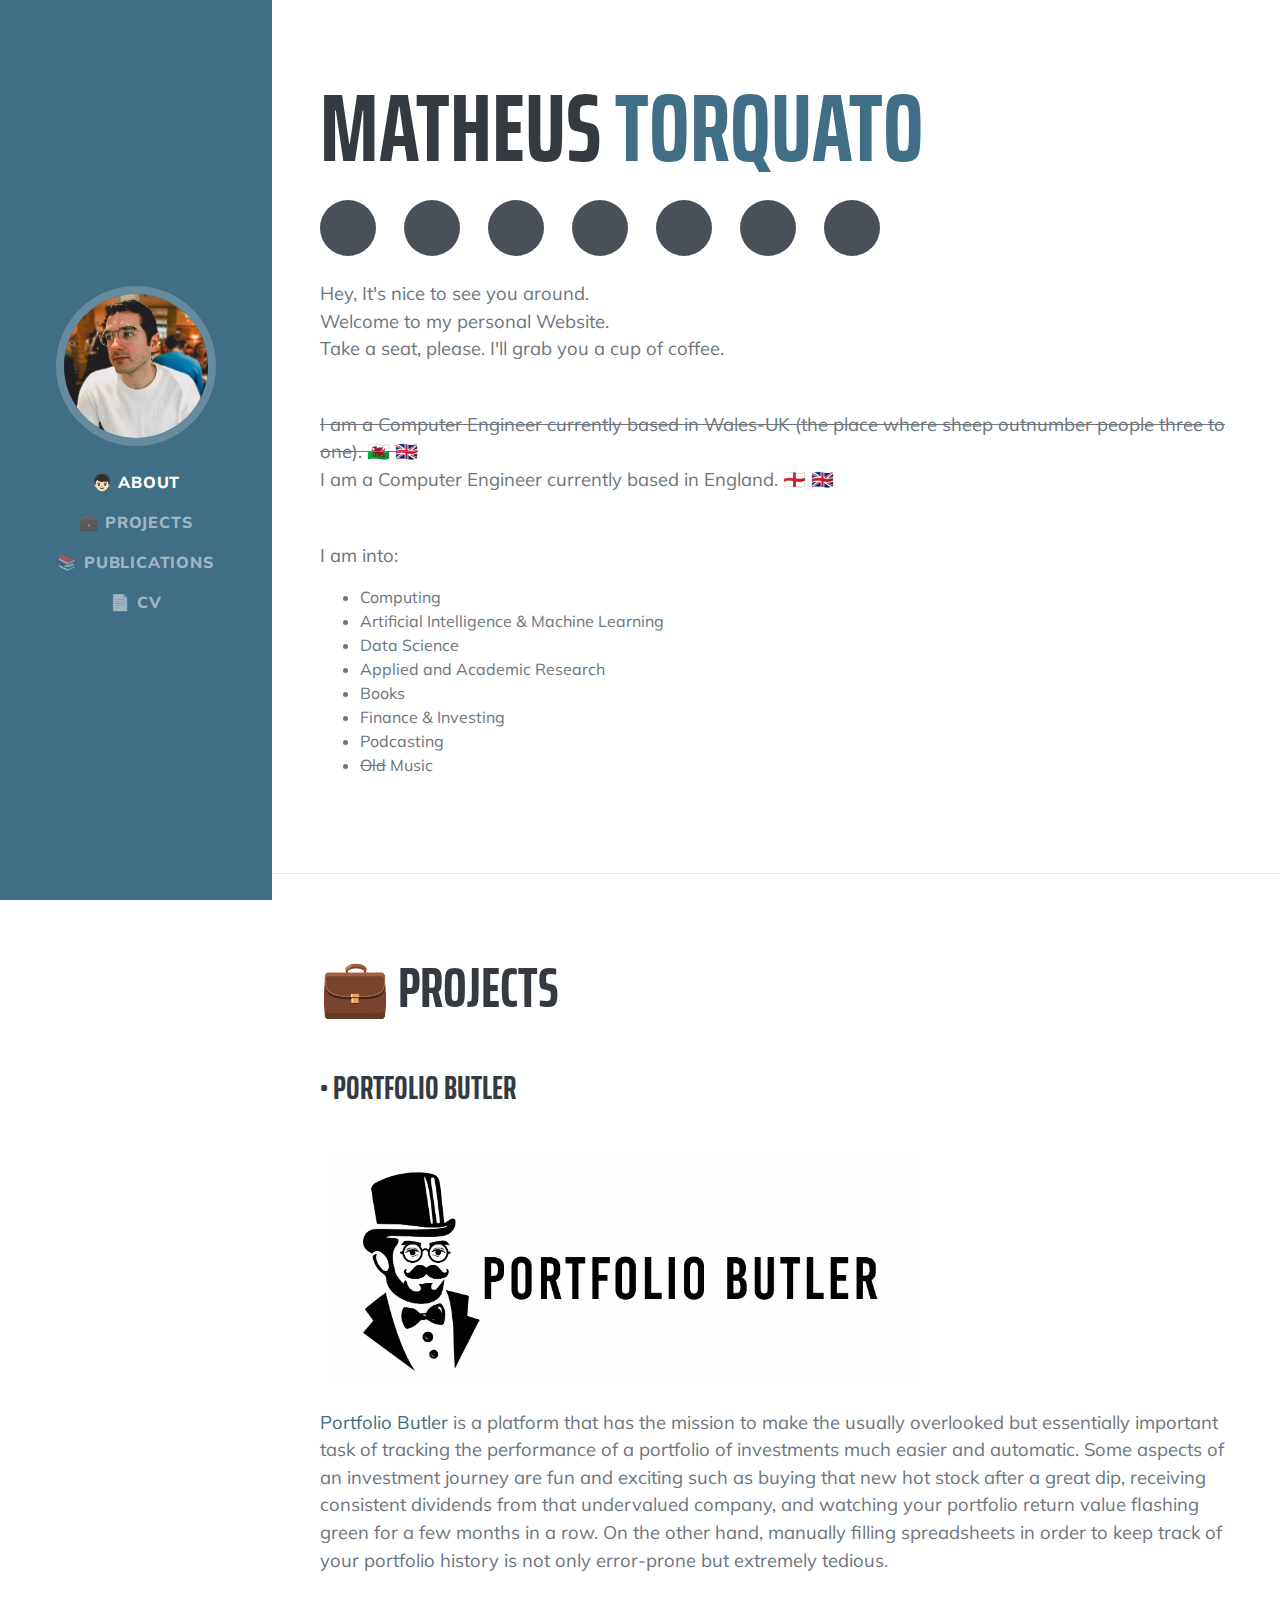
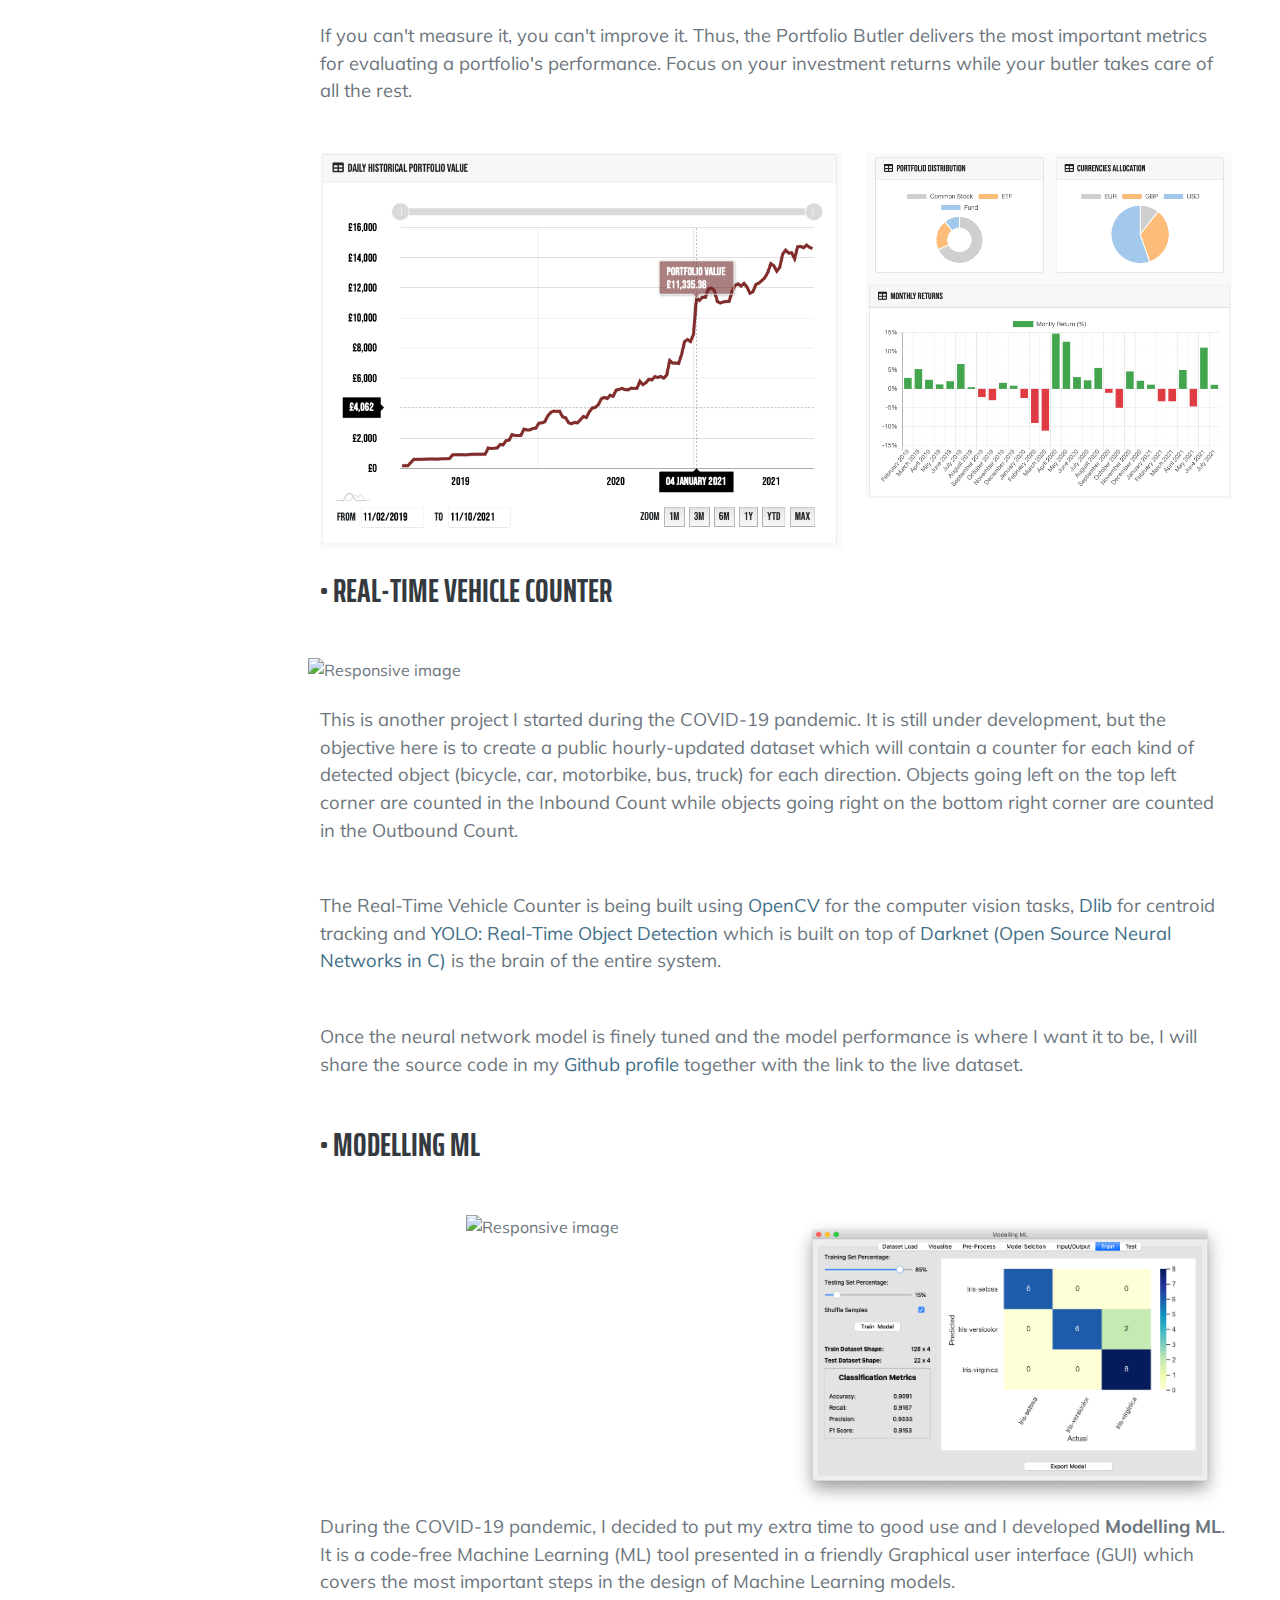
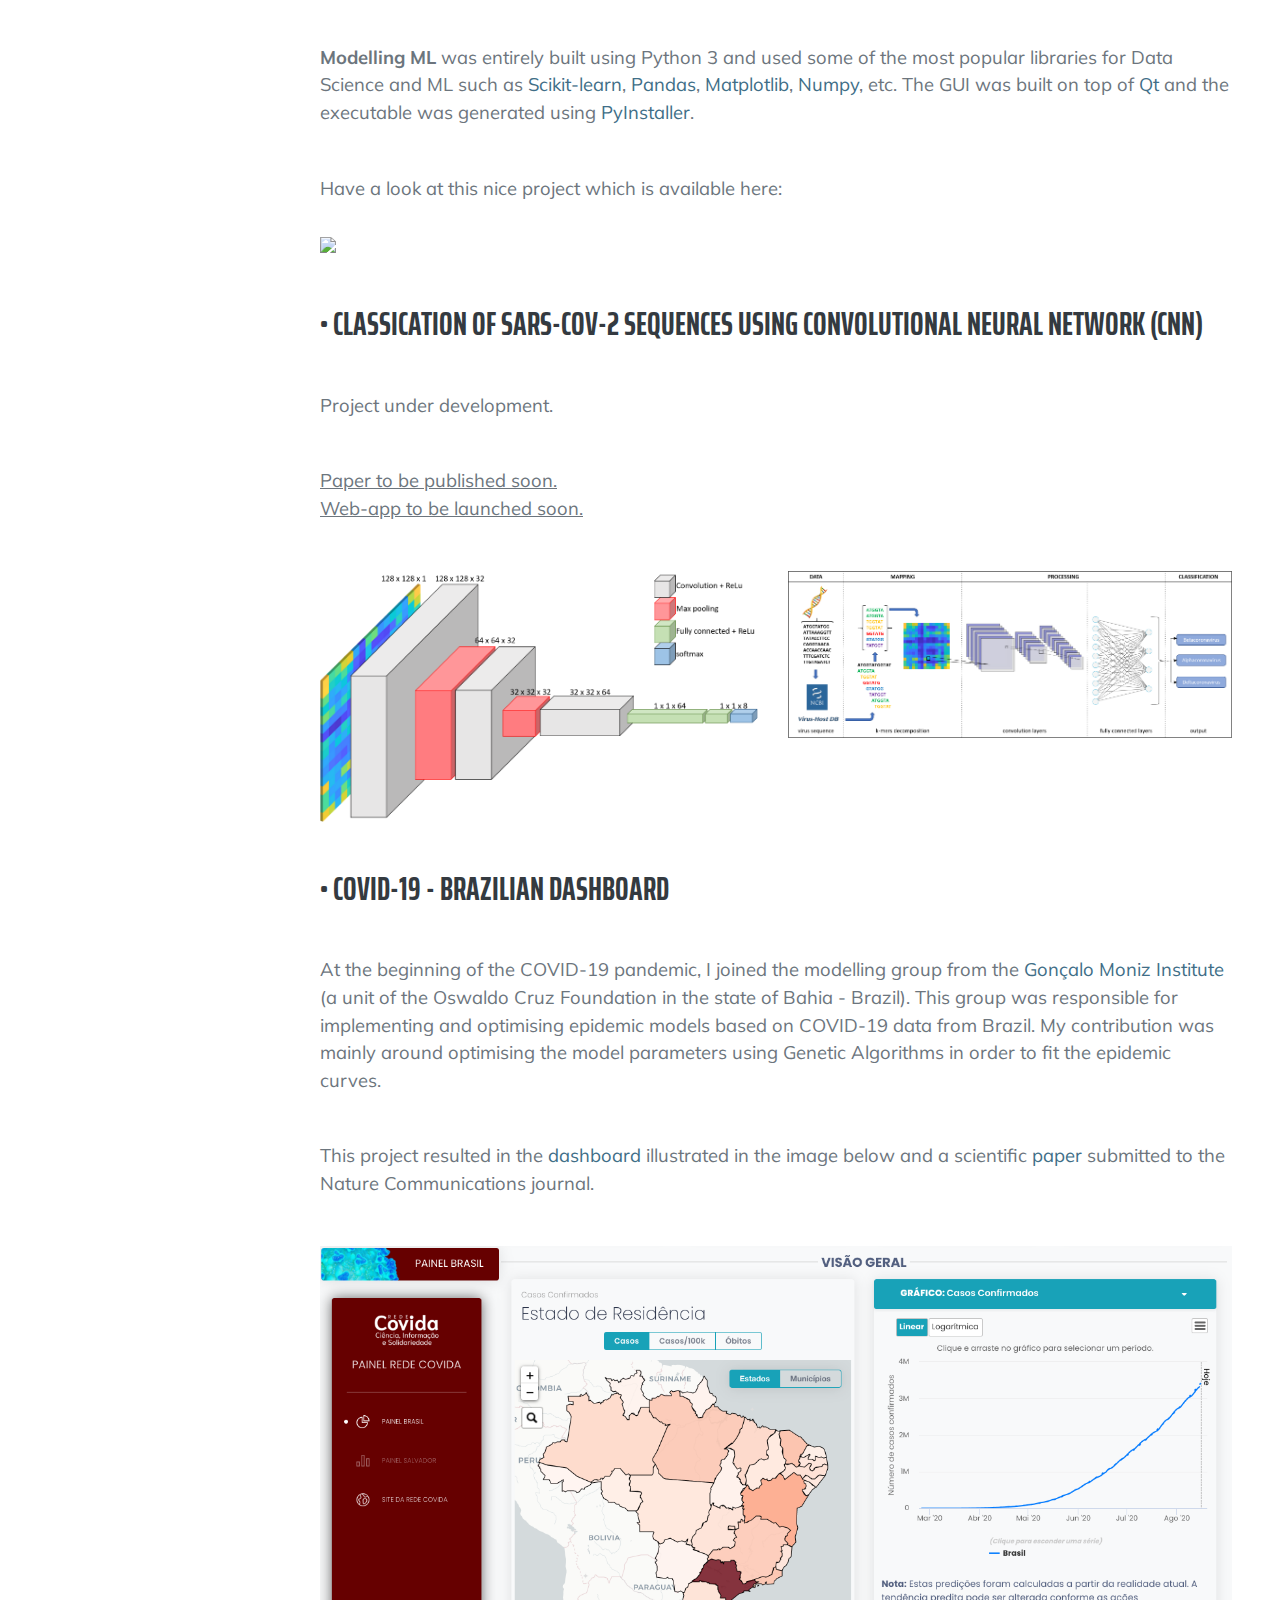
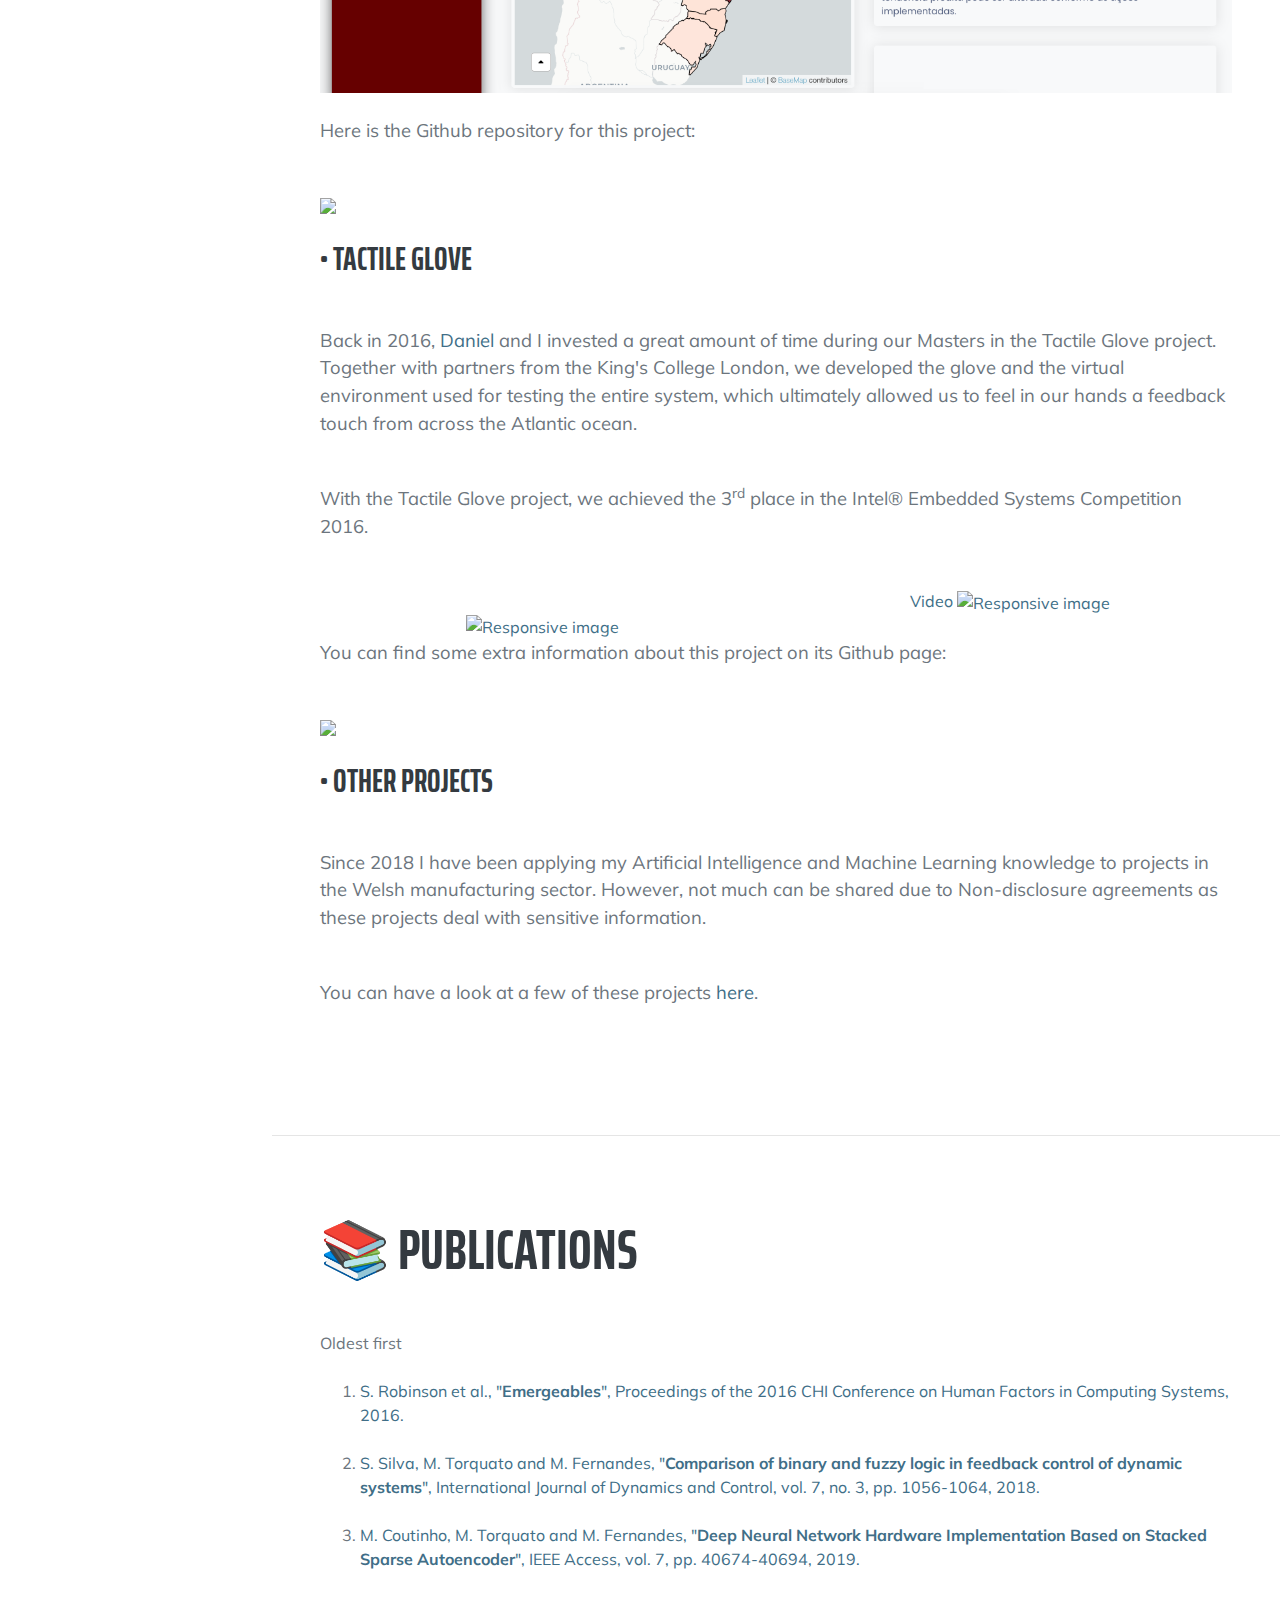
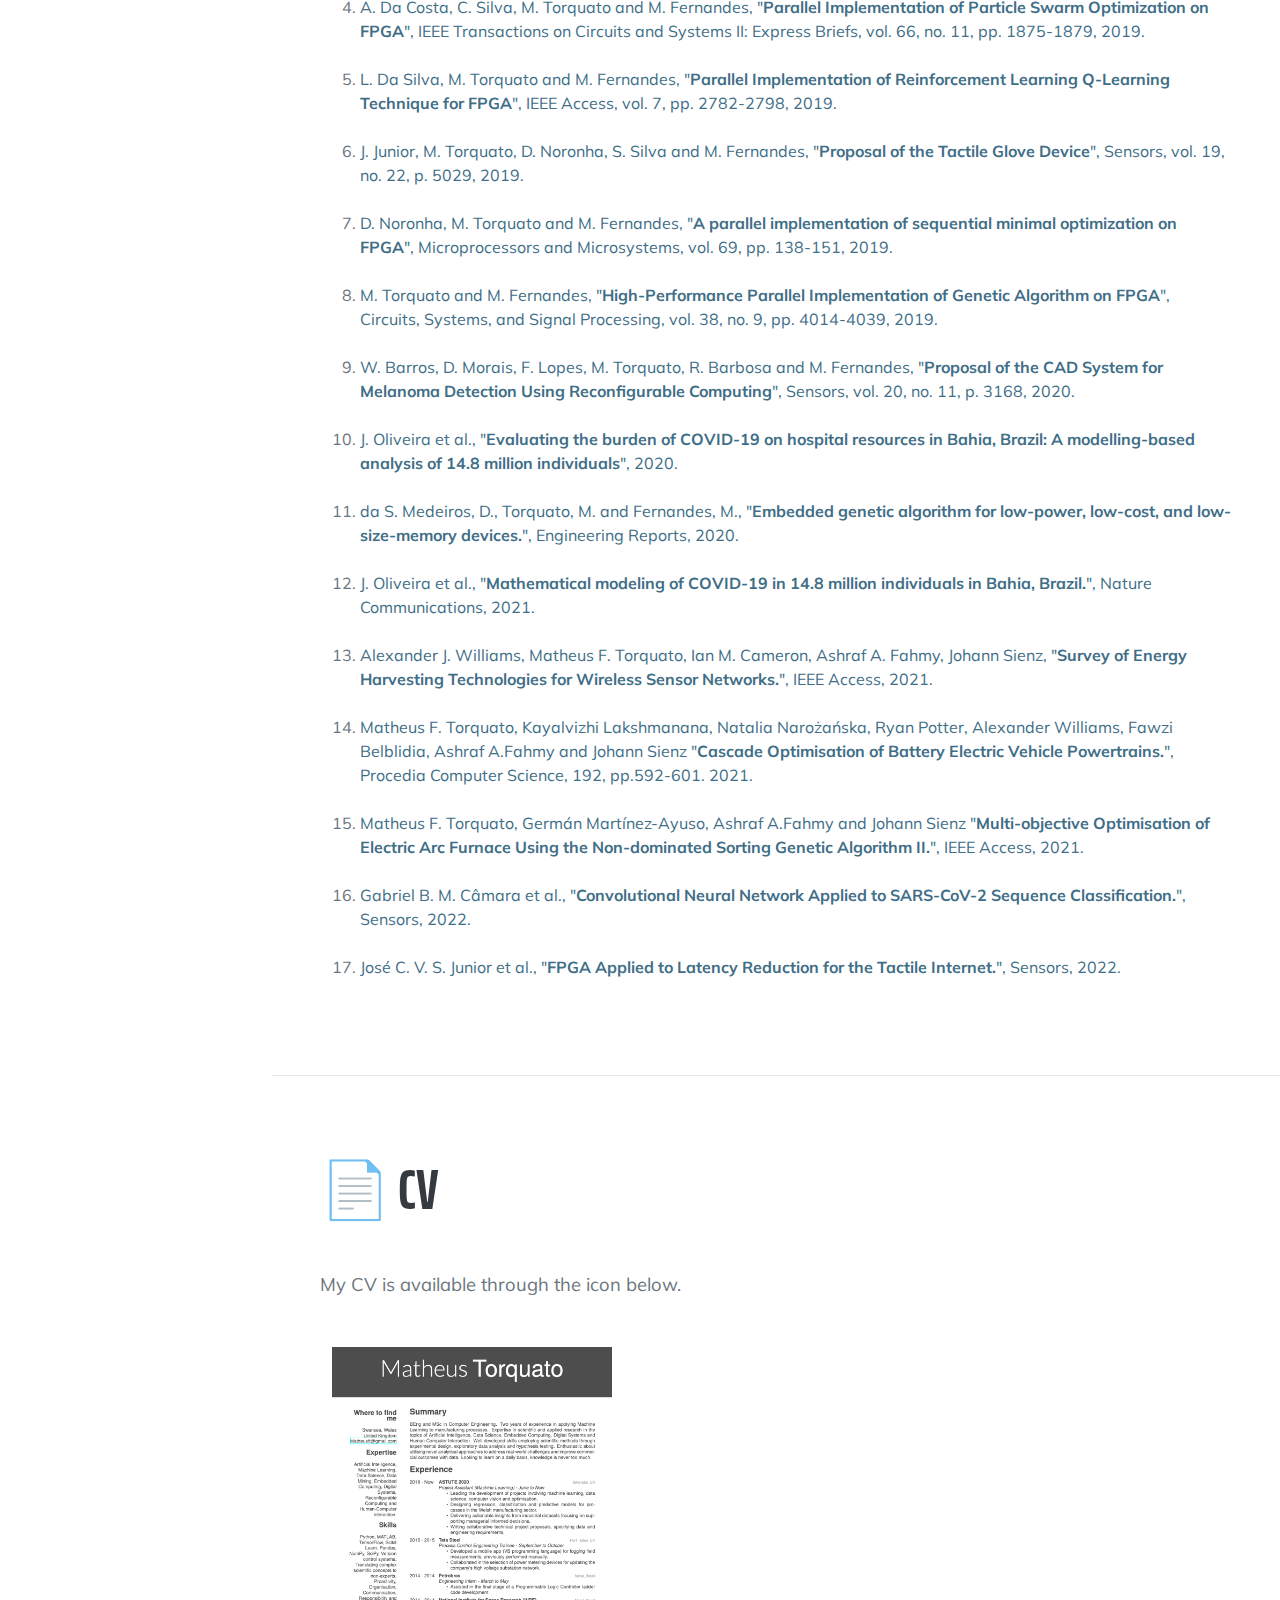
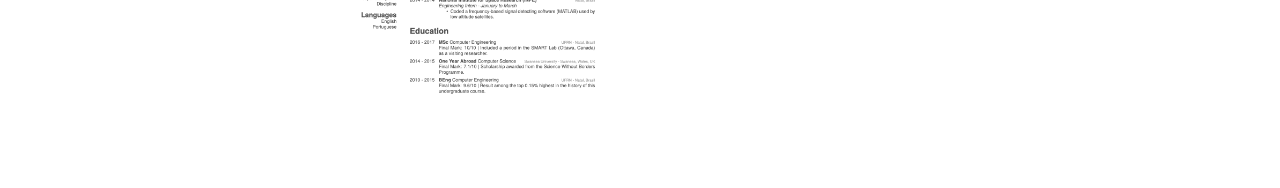
==== commit 78a666d8: "Adding FPGA Applied to Latency Reduction for the Tactile Internet paper" ====
--- a/index.html
+++ b/index.html
@@ -432,6 +432,11 @@
                             "<b>Convolutional Neural Network Applied to SARS-CoV-2 Sequence Classification.</b>",
                             Sensors, 2022.</a>
                     </li>
+                    <br>
+                    <li><a href="https://www.mdpi.com/1424-8220/22/20/7851"> José C. V. S. Junior et al.,
+                            "<b>FPGA Applied to Latency Reduction for the Tactile Internet.</b>",
+                            Sensors, 2022.</a>
+                    </li>
                 </ol>
             </div>
         </section>
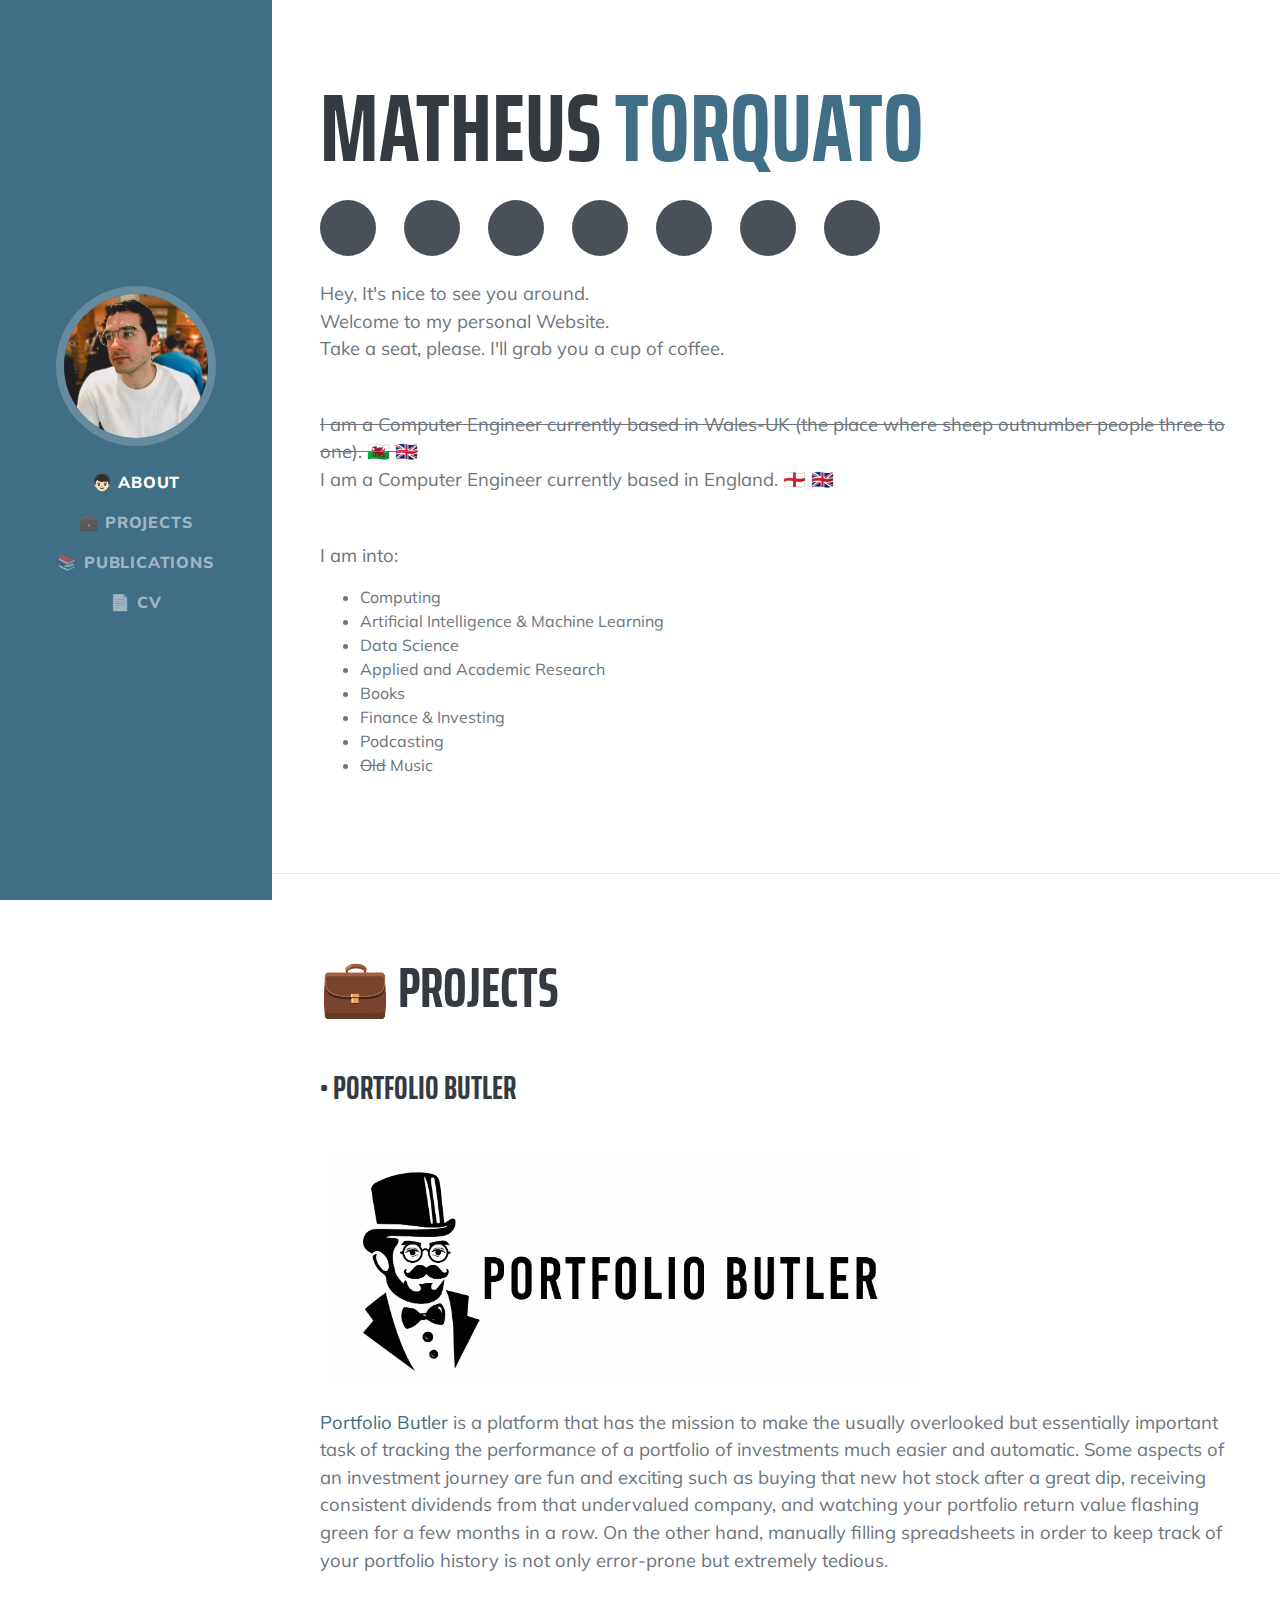
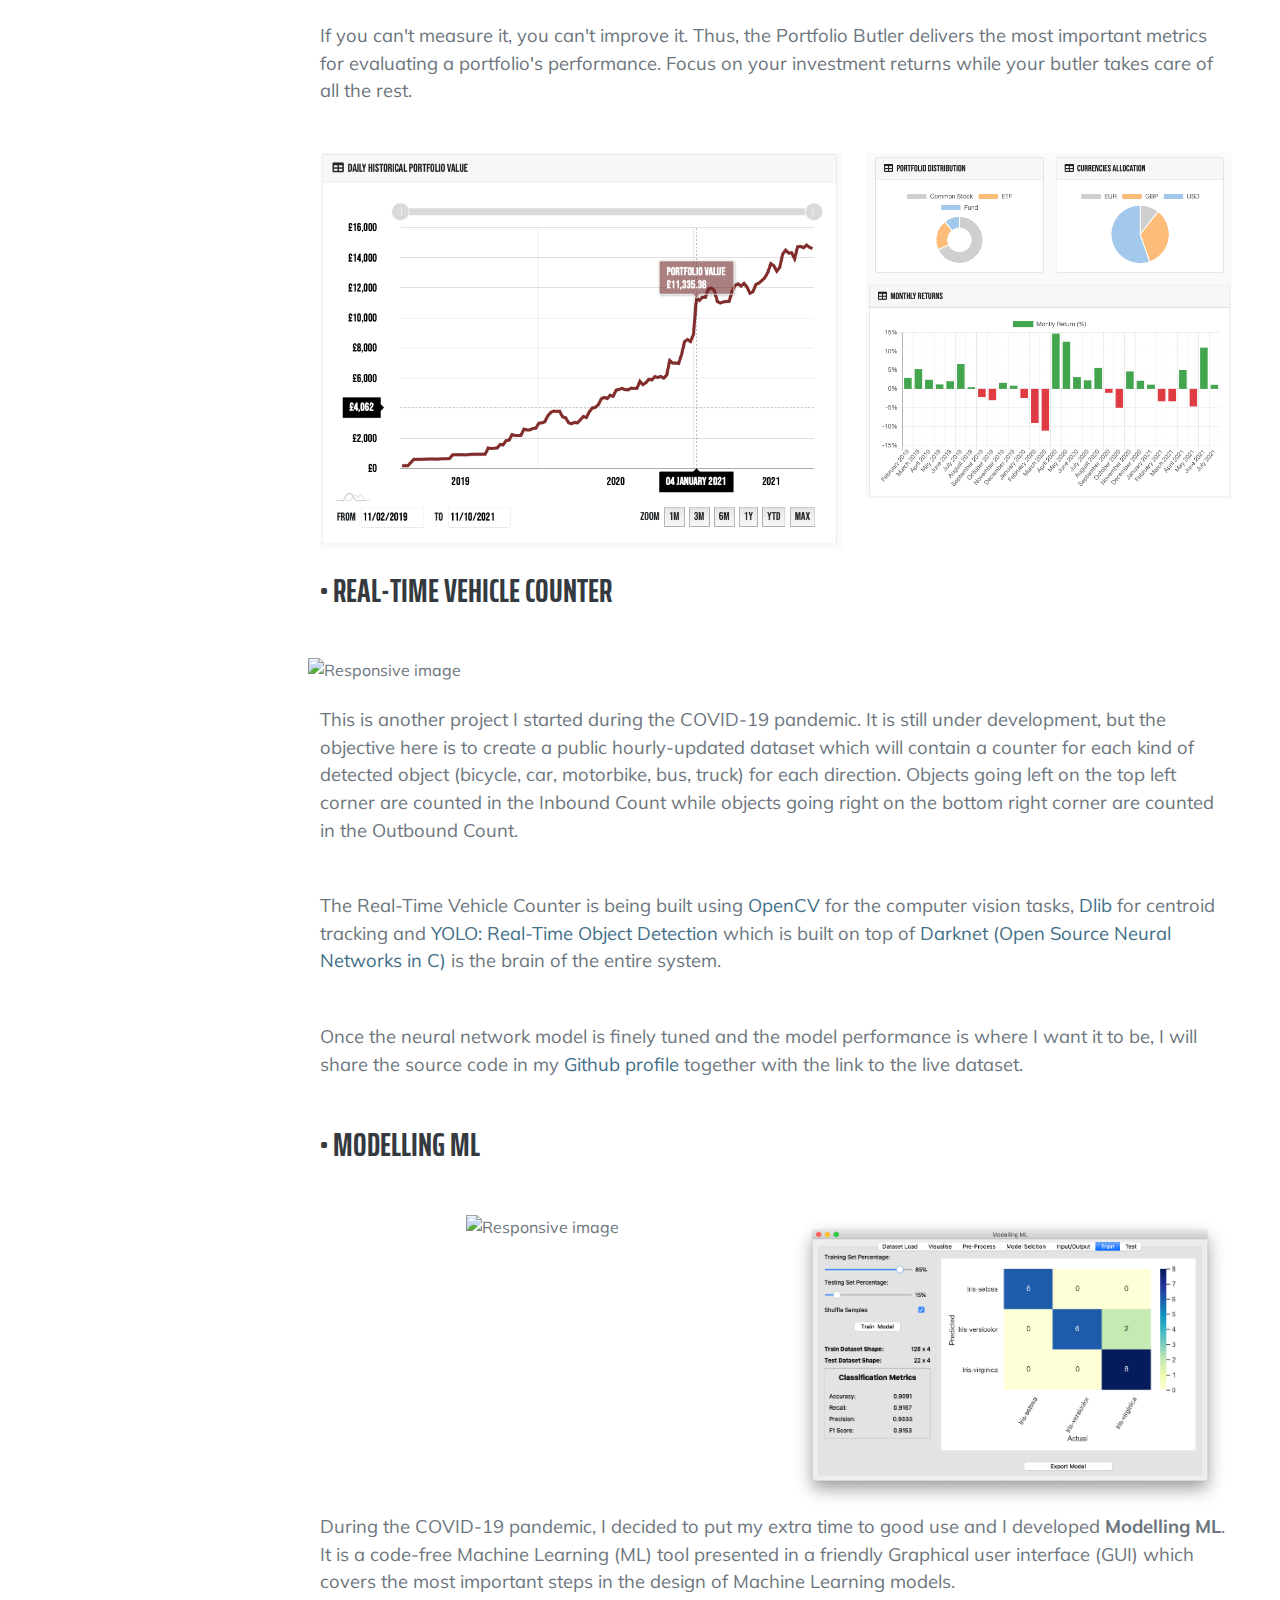
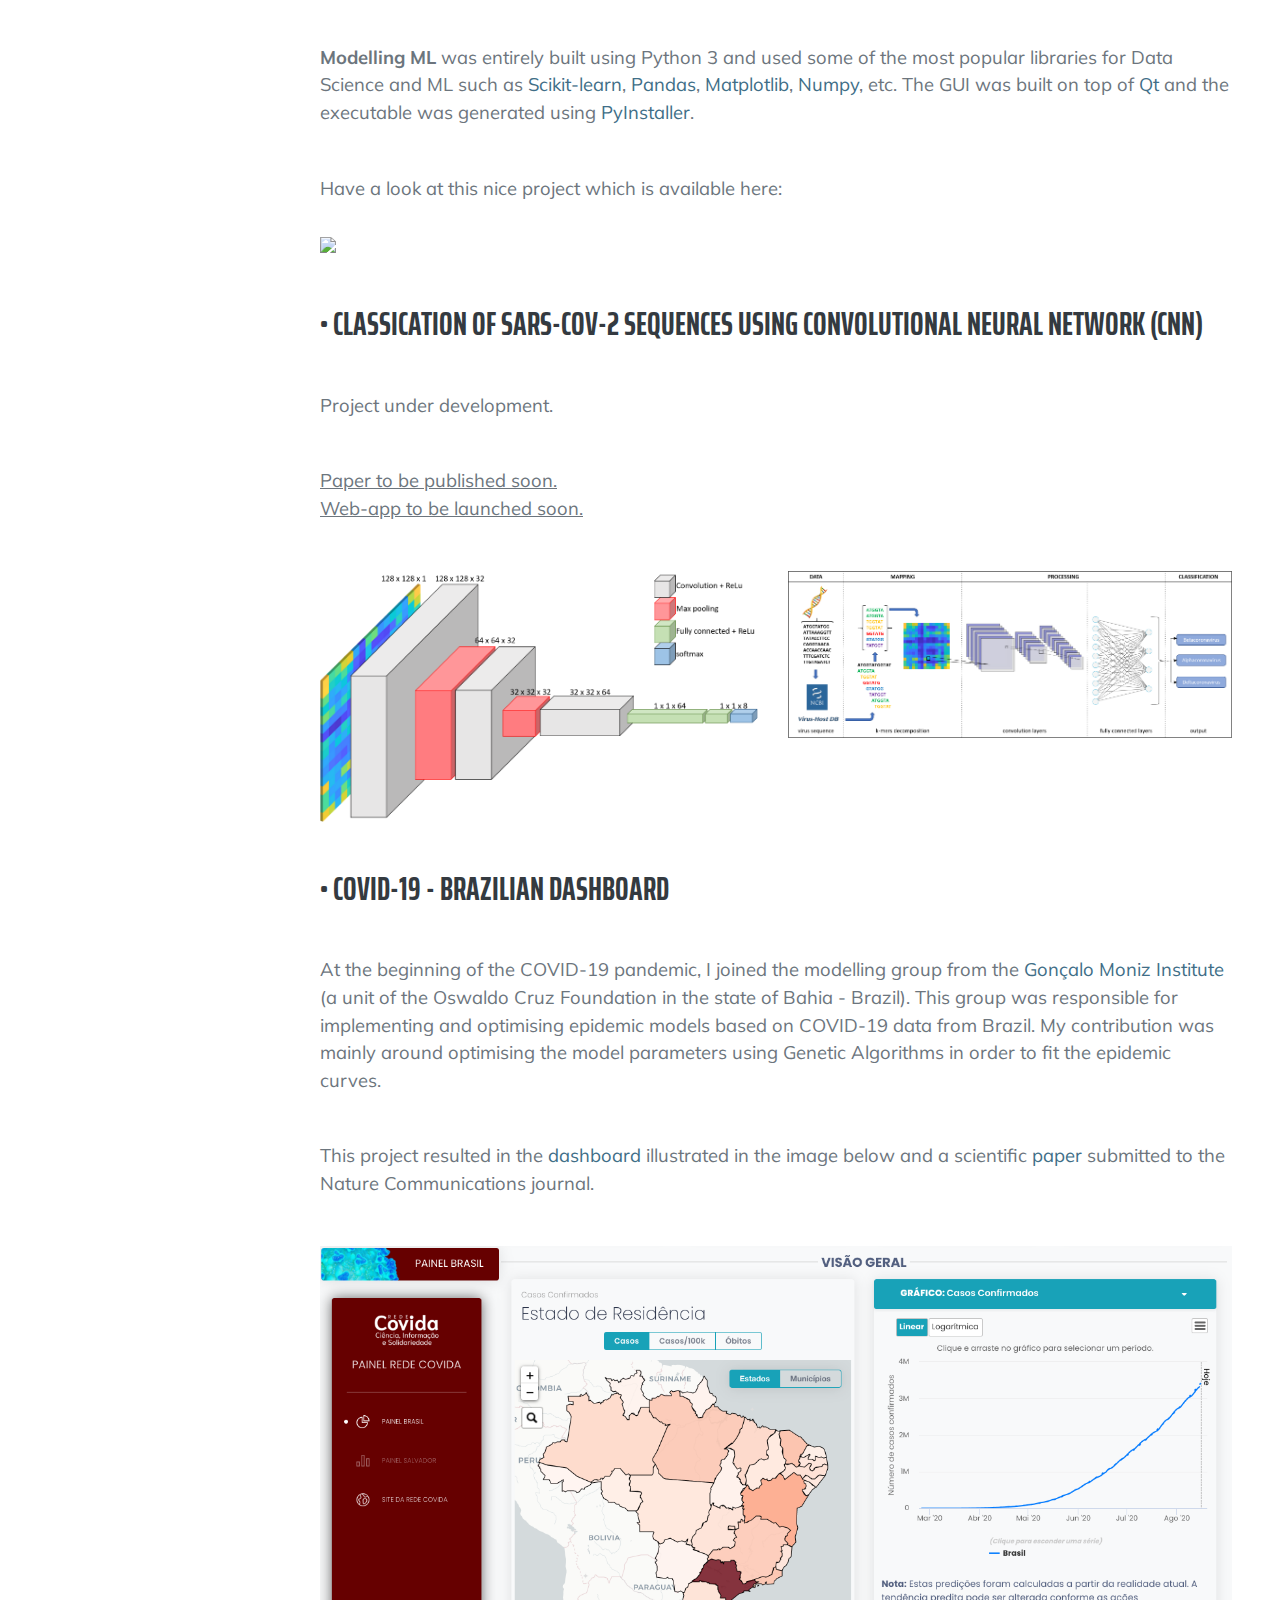
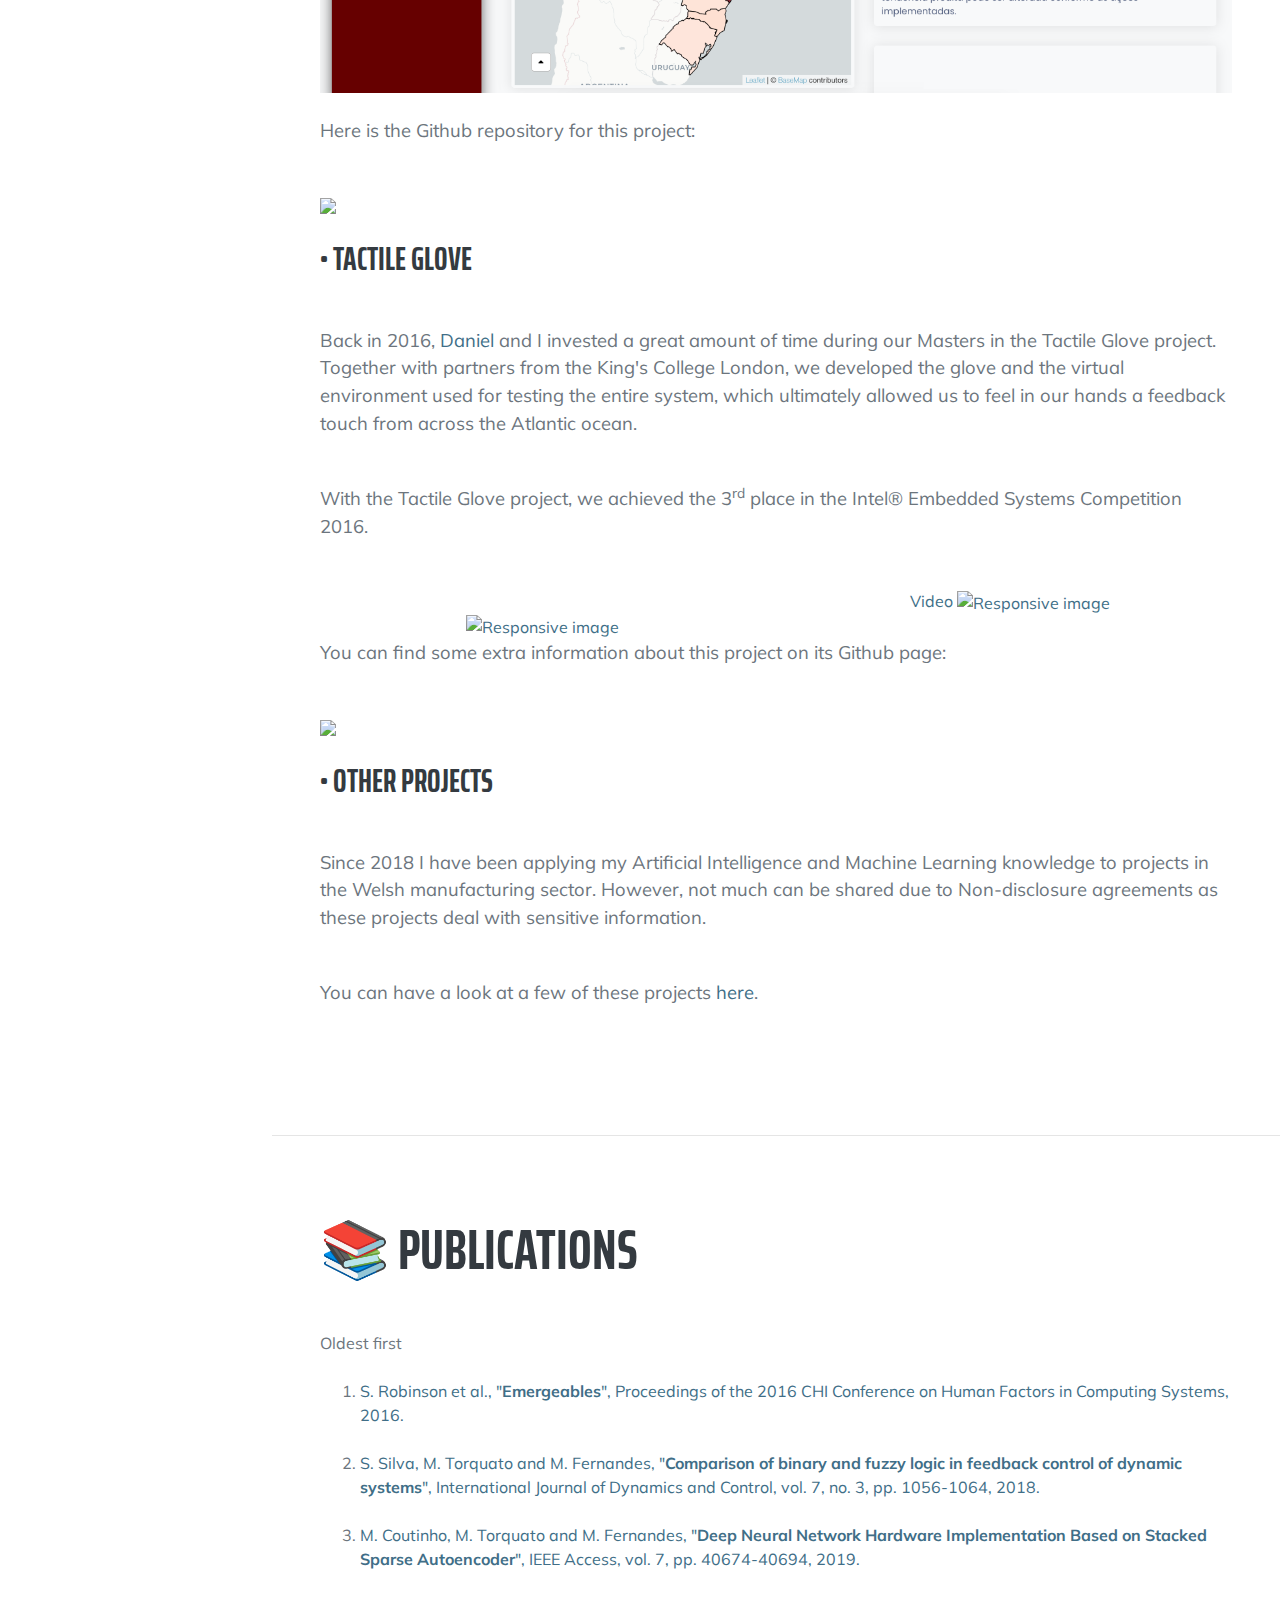
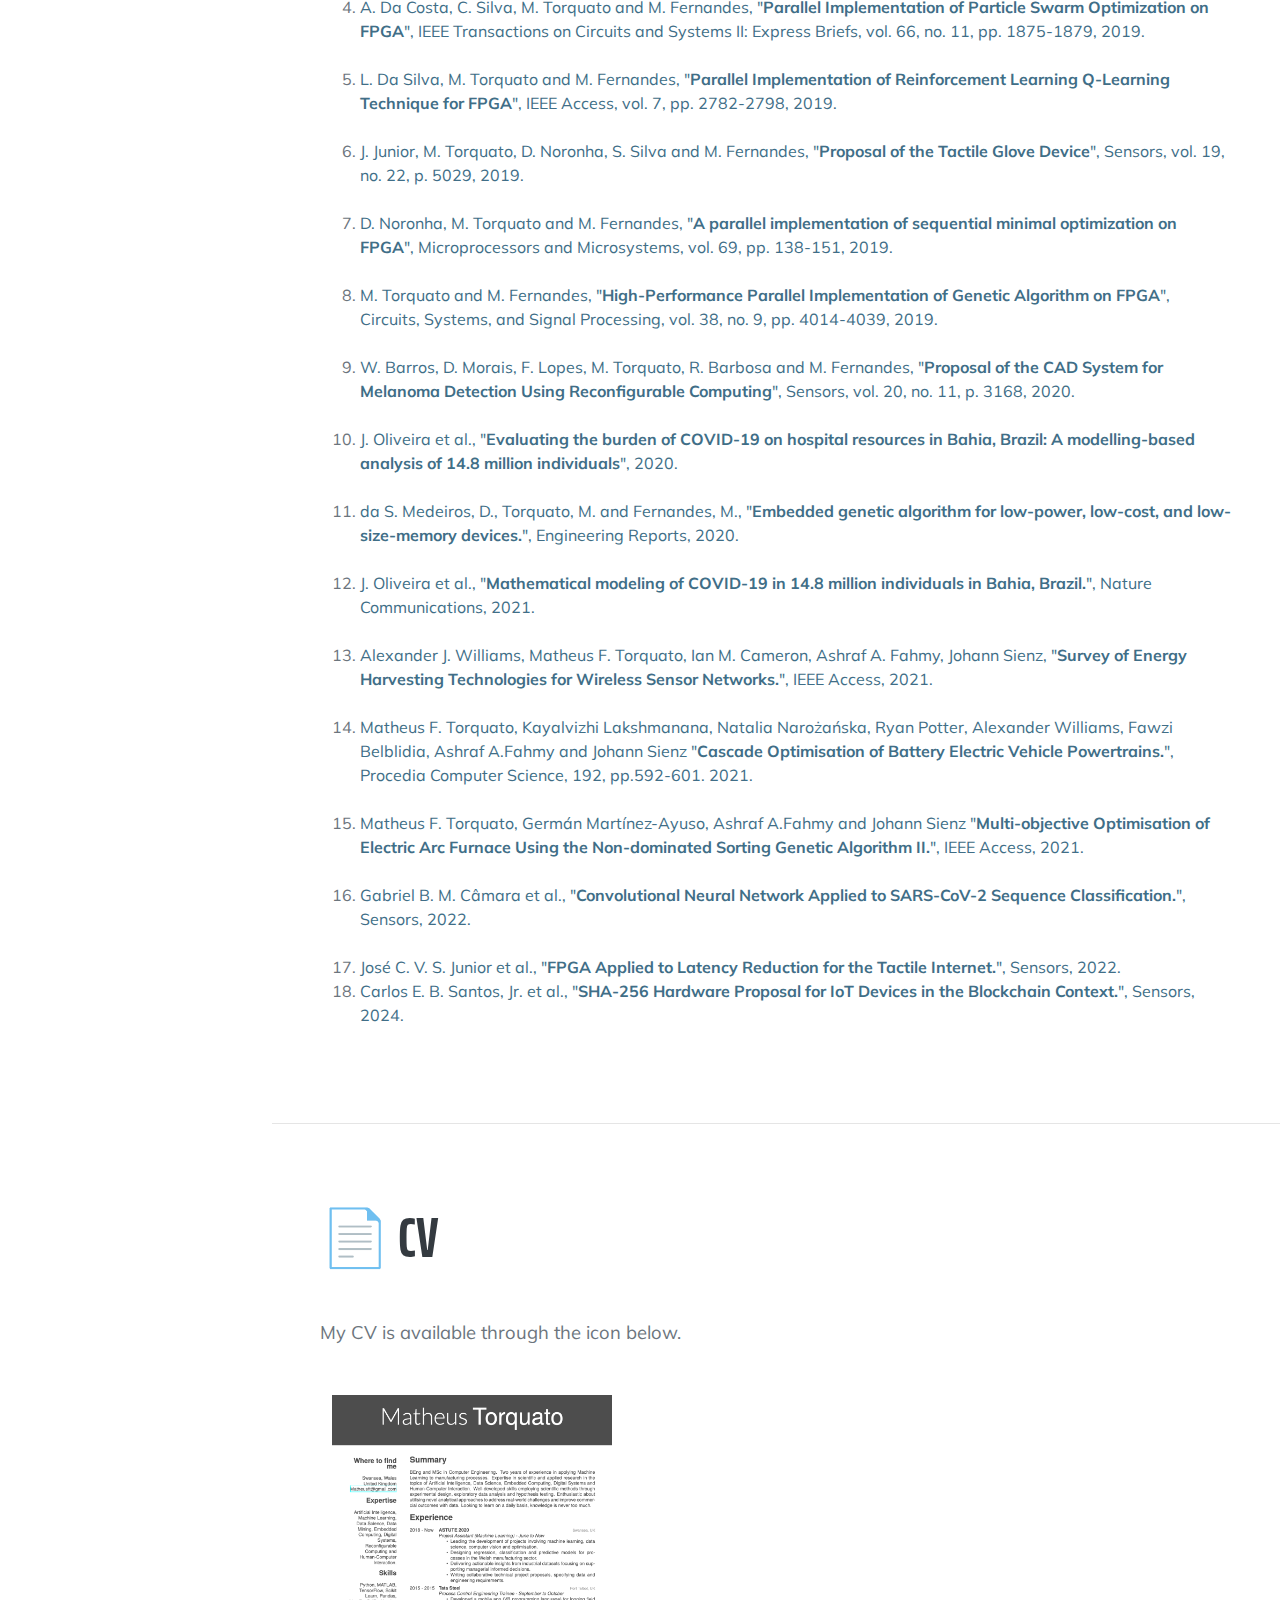
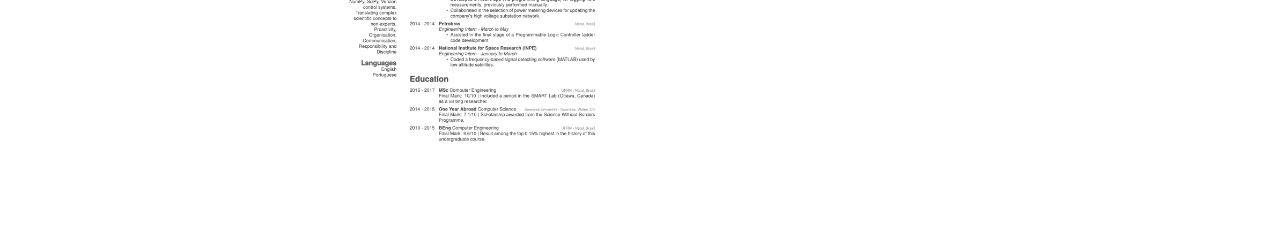
==== commit c6dce17f: "SHA-256 Hardware Proposal for IoT Devices in the Blockchain Context Paper" ====
--- a/index.html
+++ b/index.html
@@ -437,6 +437,10 @@
                             "<b>FPGA Applied to Latency Reduction for the Tactile Internet.</b>",
                             Sensors, 2022.</a>
                     </li>
+                    <li><a href="https://www.mdpi.com/1424-8220/24/12/3908"> Carlos E. B. Santos, Jr. et al.,
+                        "<b>SHA-256 Hardware Proposal for IoT Devices in the Blockchain Context.</b>",
+                        Sensors, 2024.</a>
+                </li>
                 </ol>
             </div>
         </section>
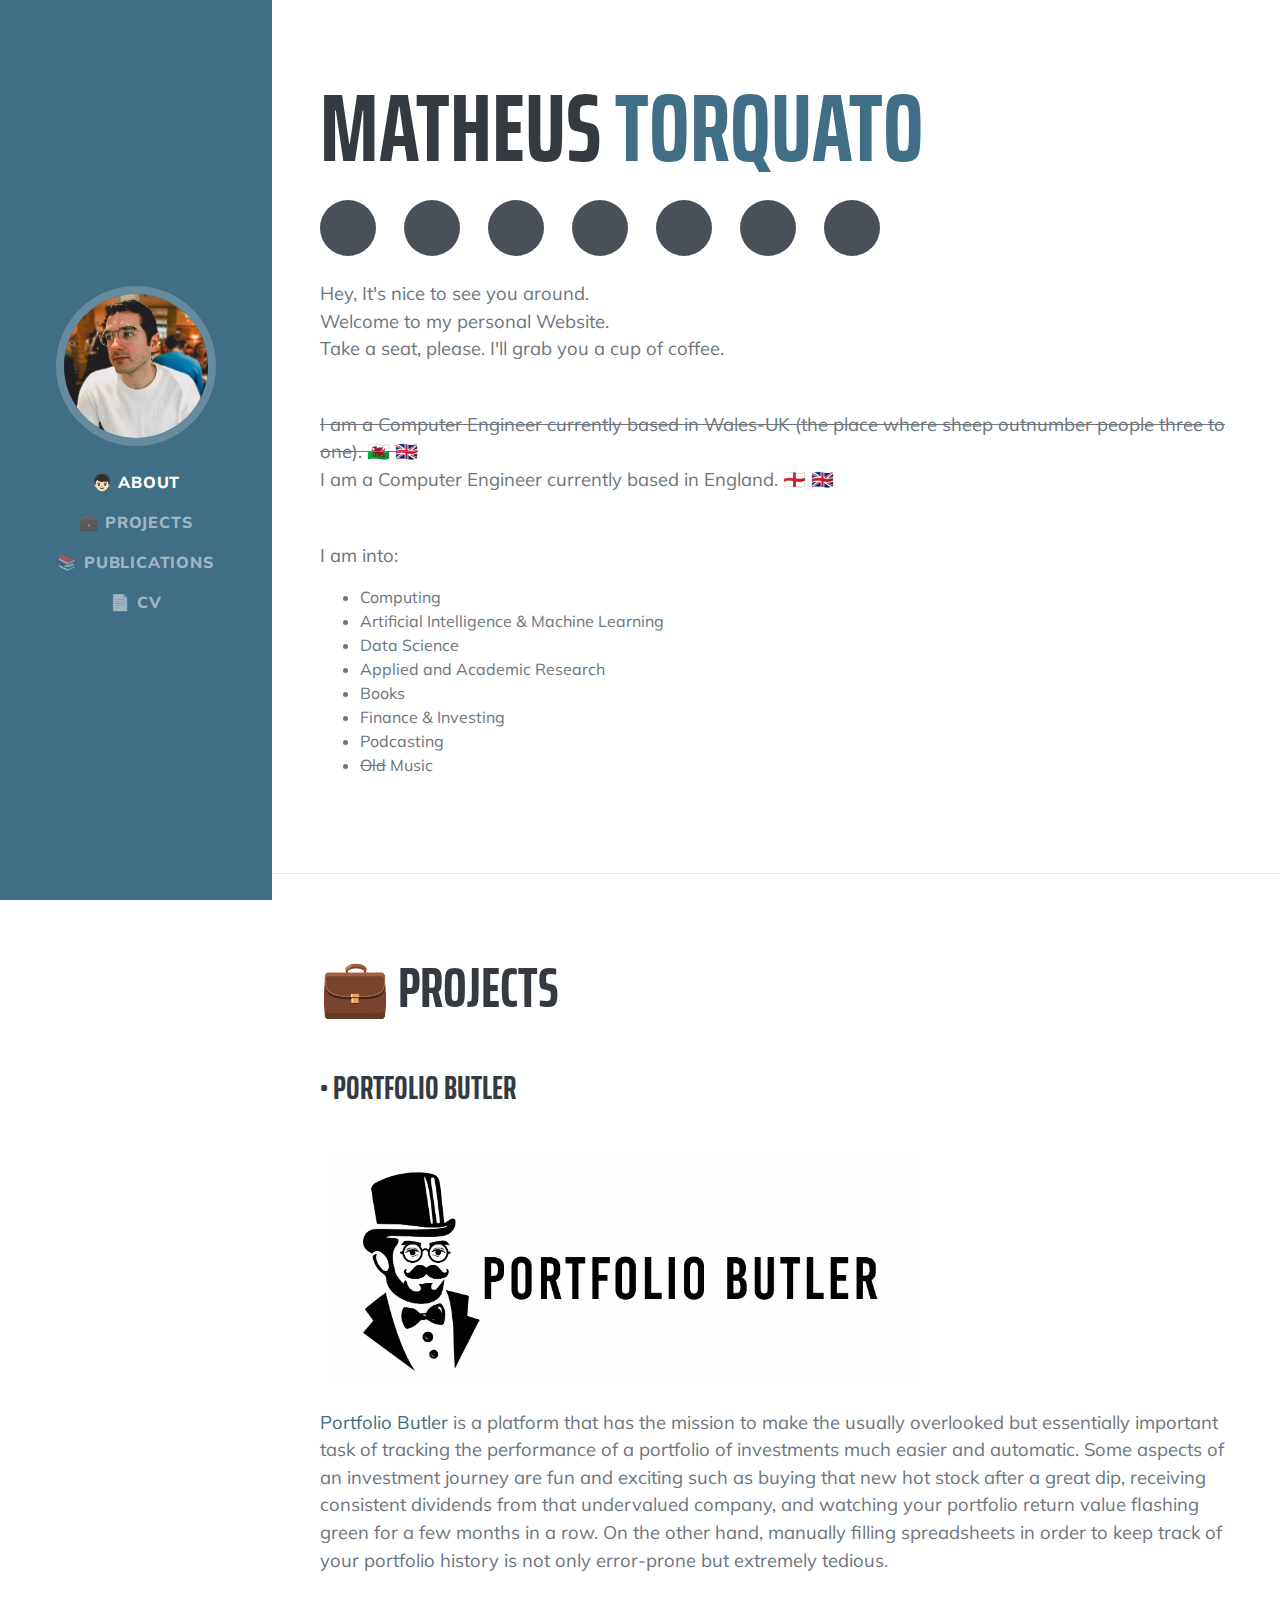
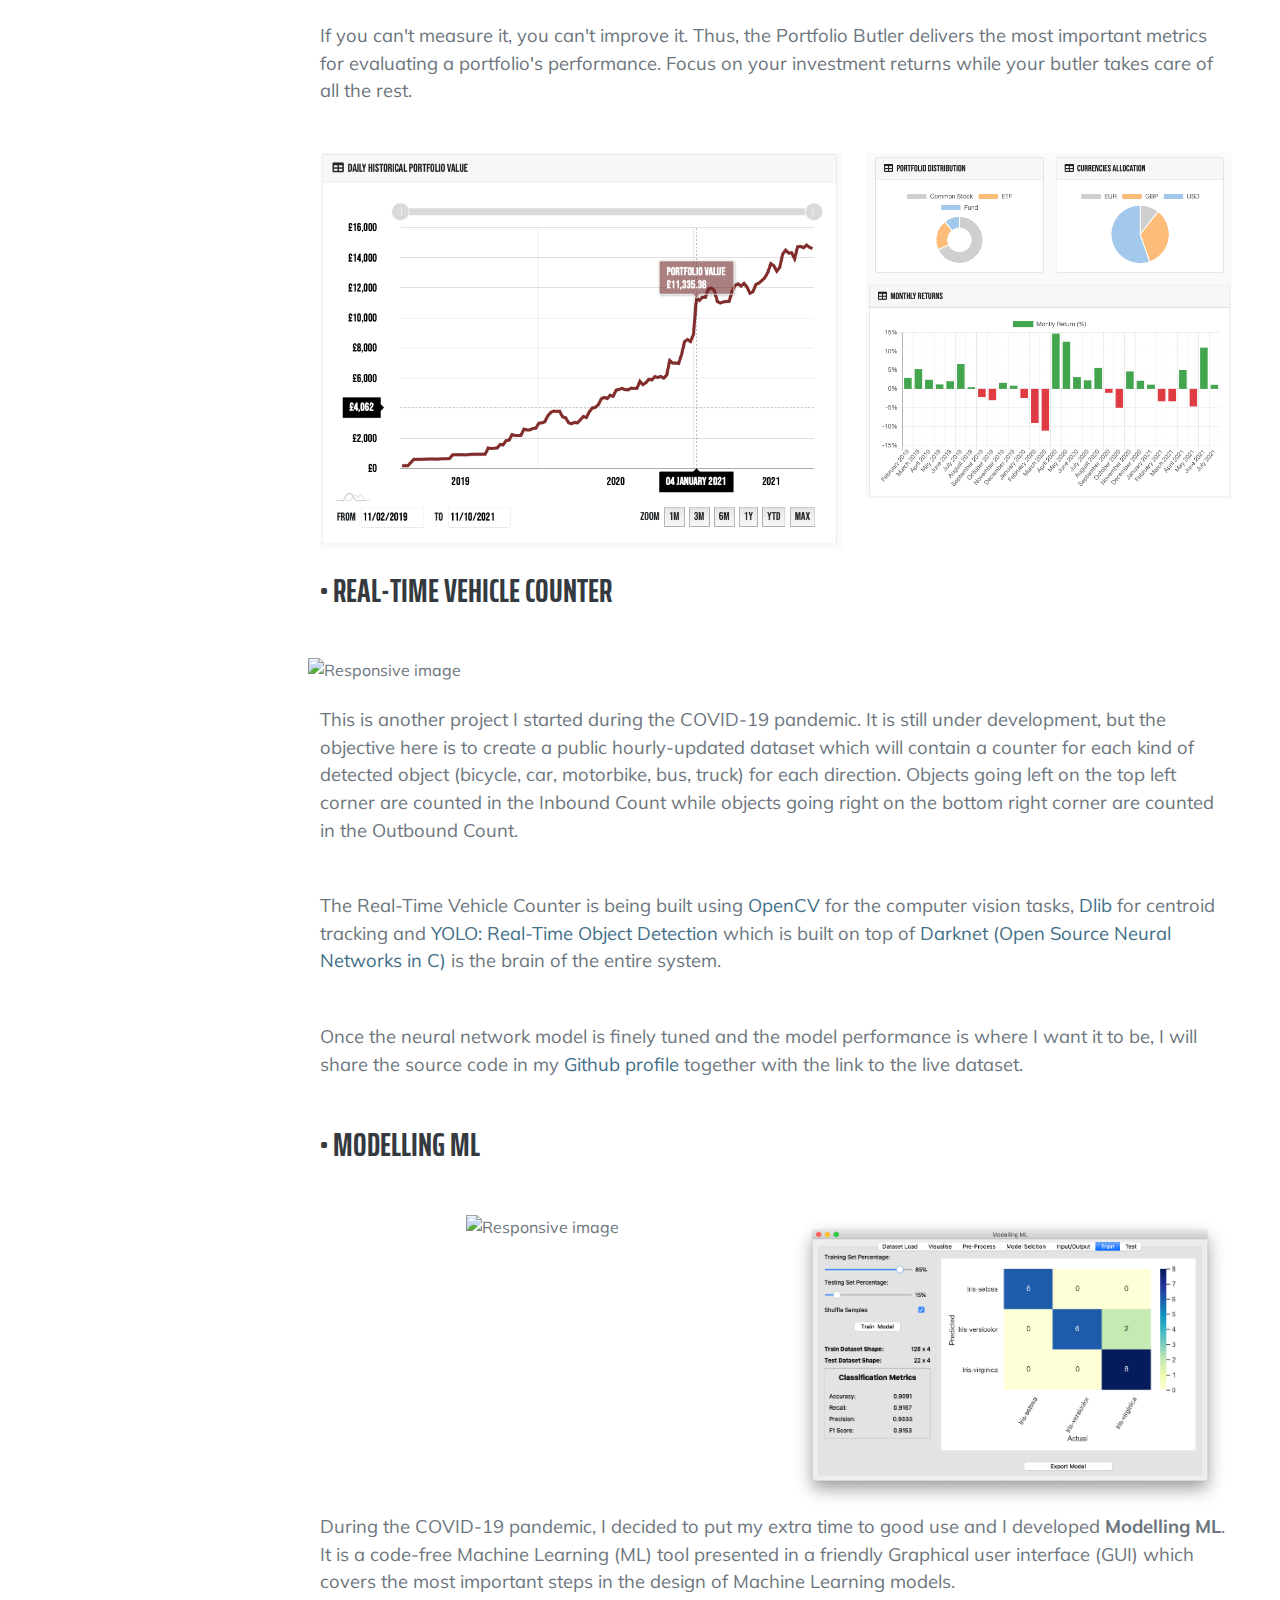
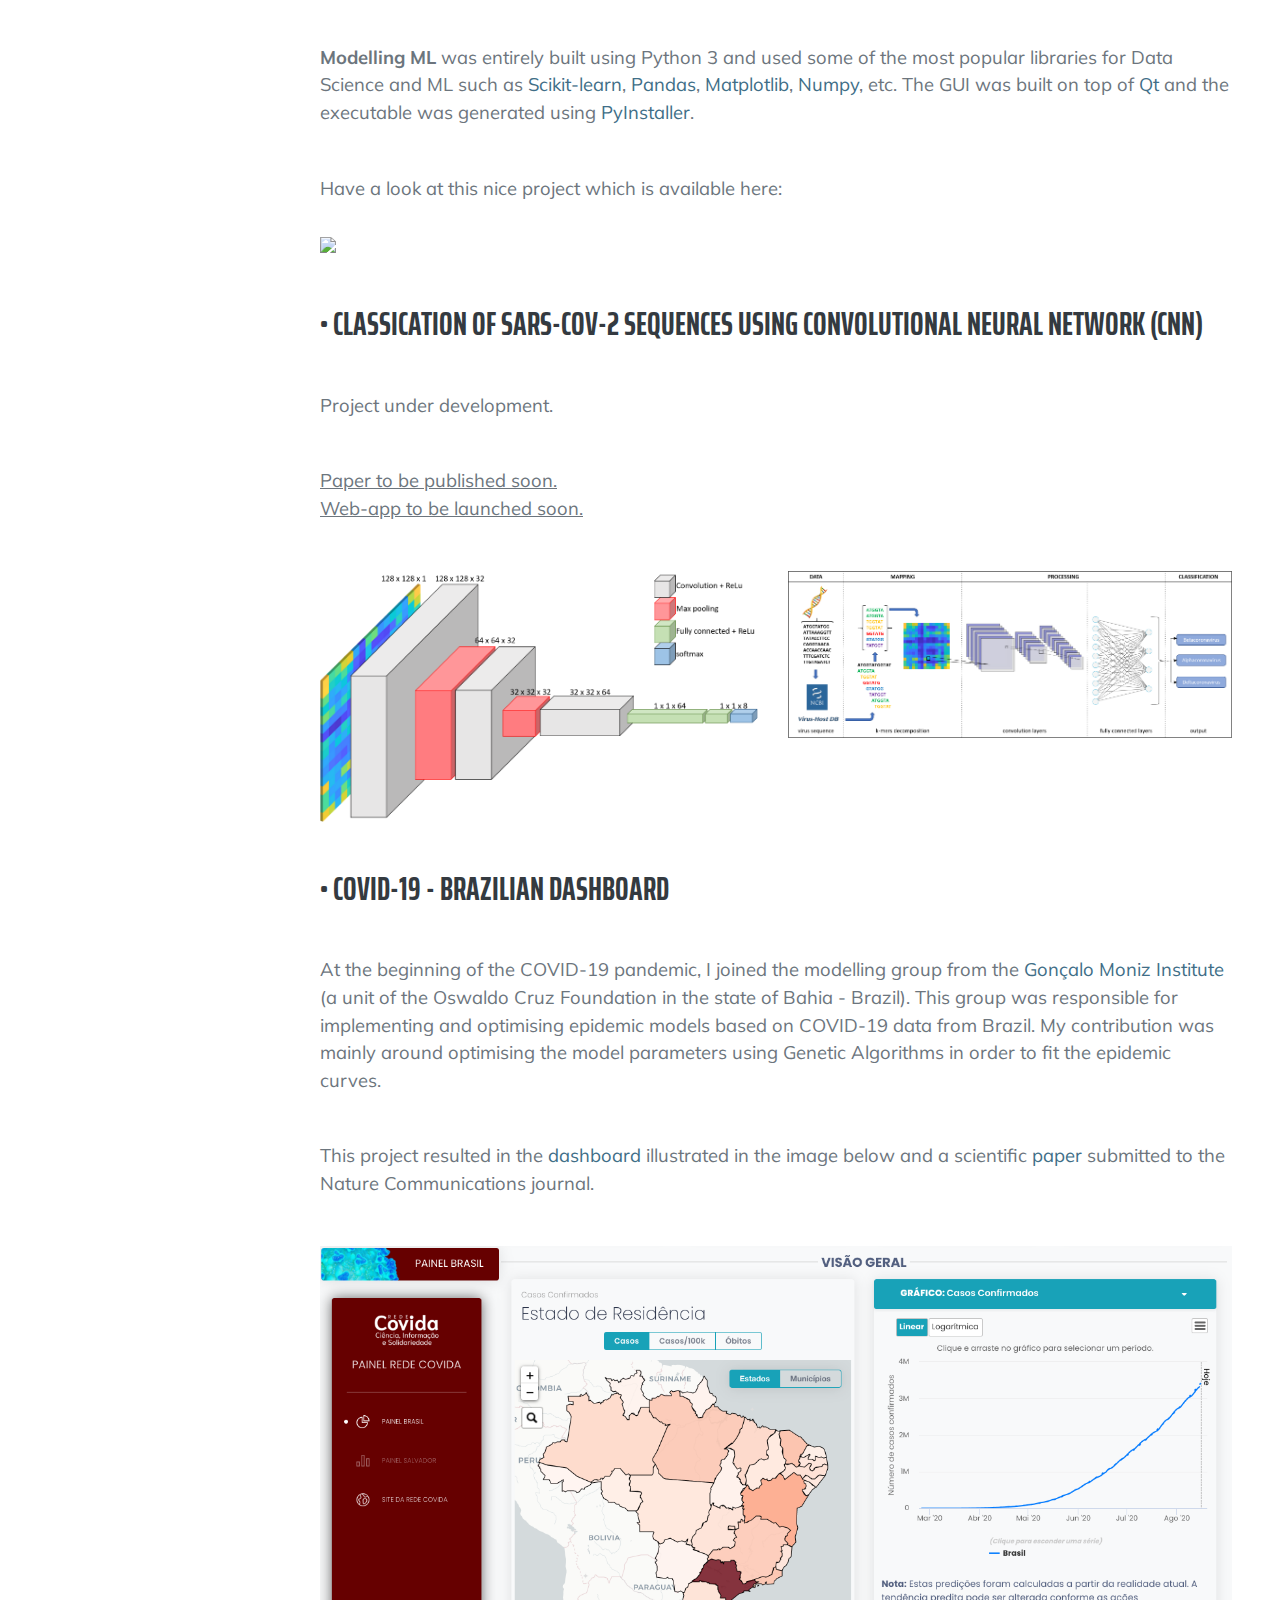
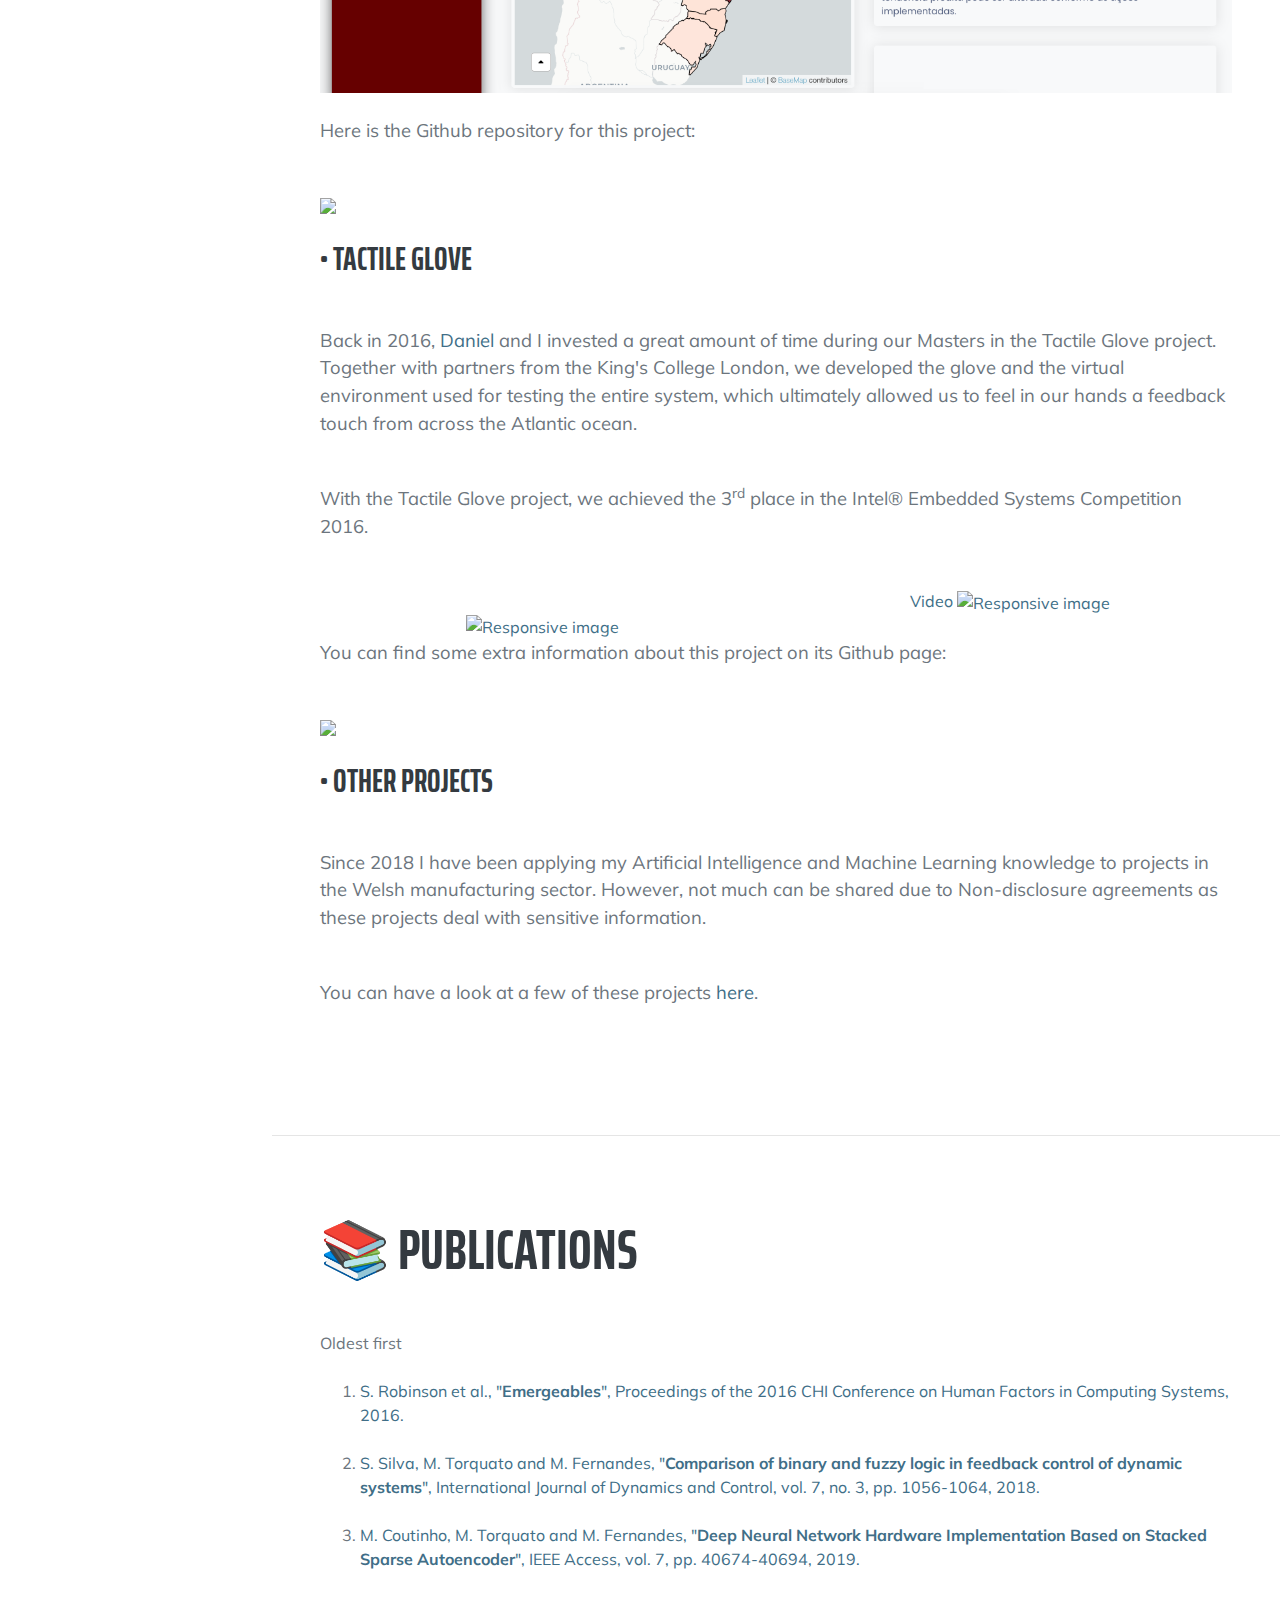
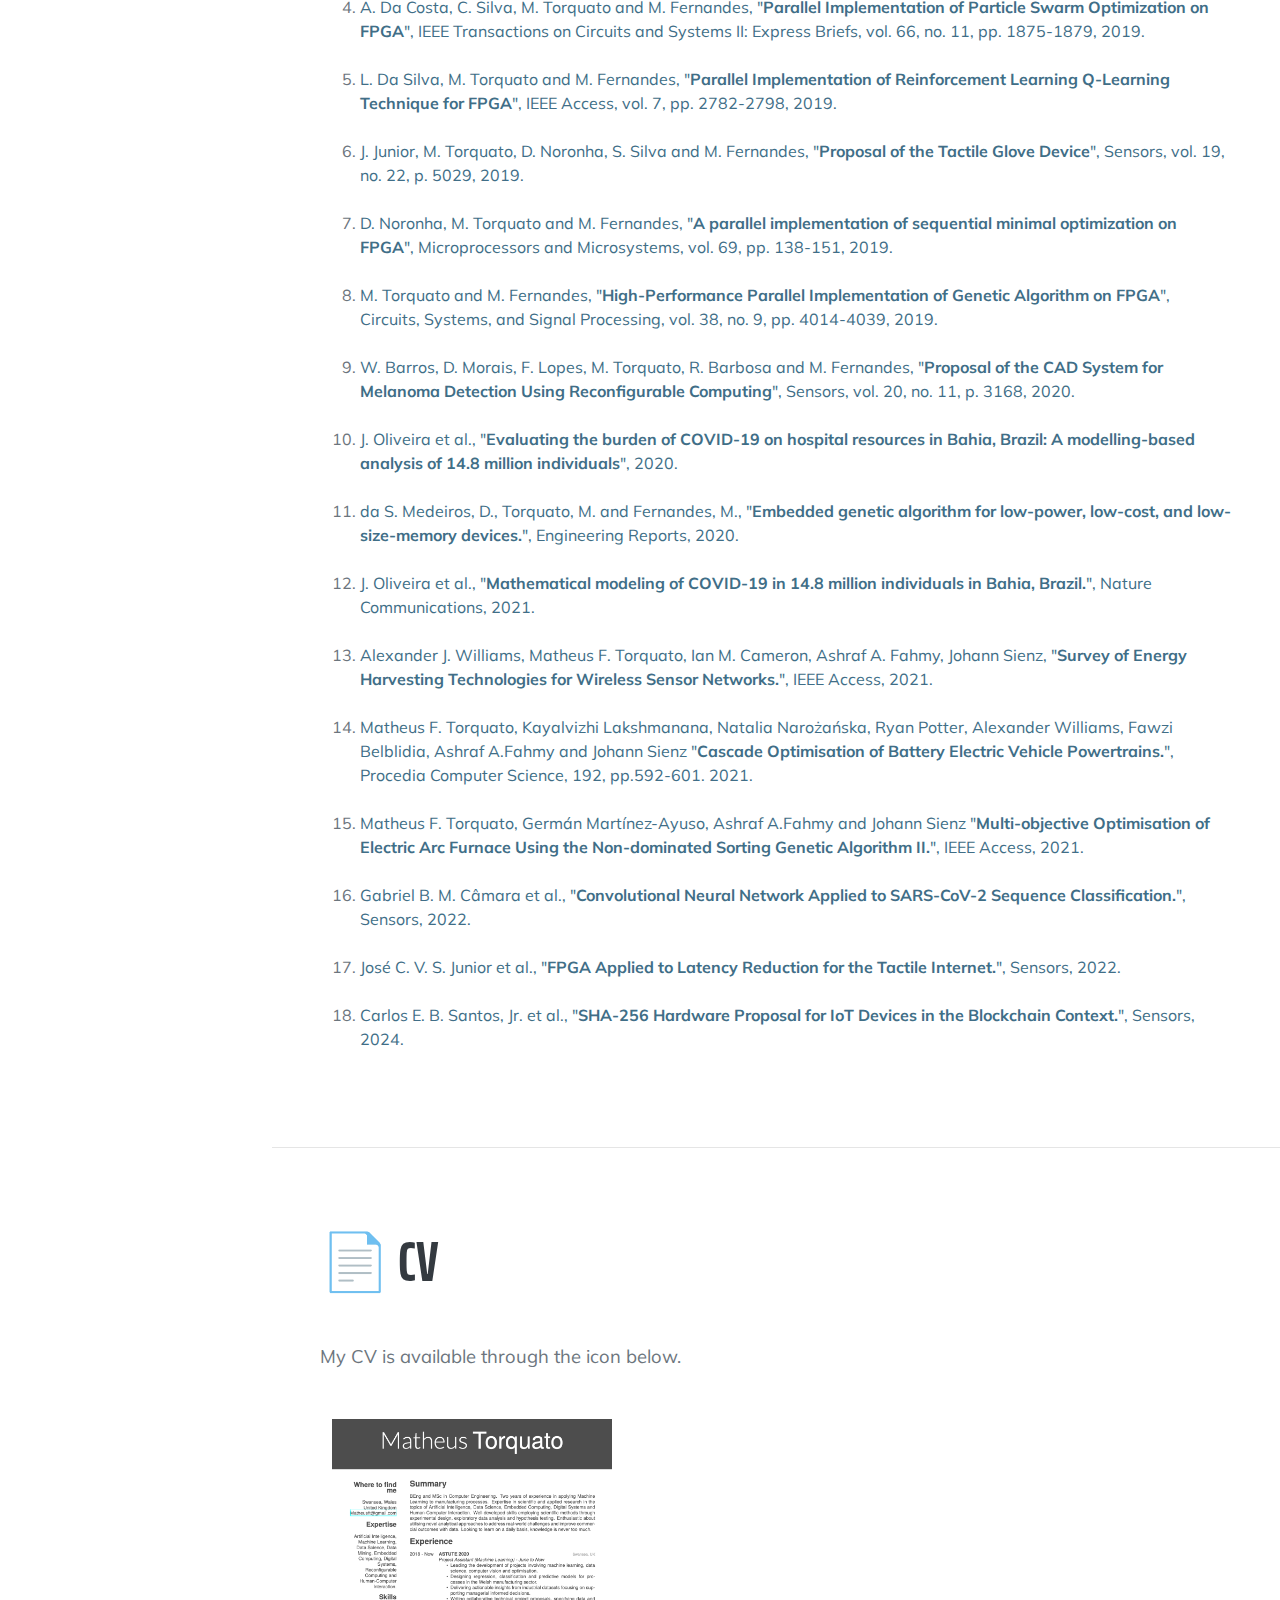
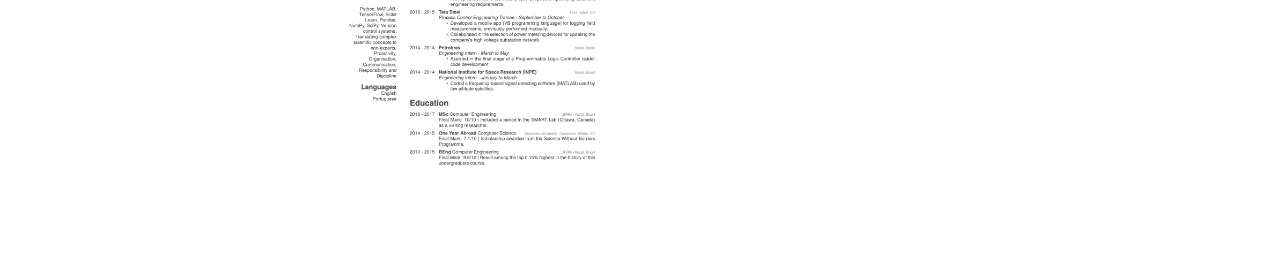
==== commit d5b3ed53: "Adding space" ====
--- a/index.html
+++ b/index.html
@@ -437,6 +437,7 @@
                             "<b>FPGA Applied to Latency Reduction for the Tactile Internet.</b>",
                             Sensors, 2022.</a>
                     </li>
+                    <br>
                     <li><a href="https://www.mdpi.com/1424-8220/24/12/3908"> Carlos E. B. Santos, Jr. et al.,
                         "<b>SHA-256 Hardware Proposal for IoT Devices in the Blockchain Context.</b>",
                         Sensors, 2024.</a>
